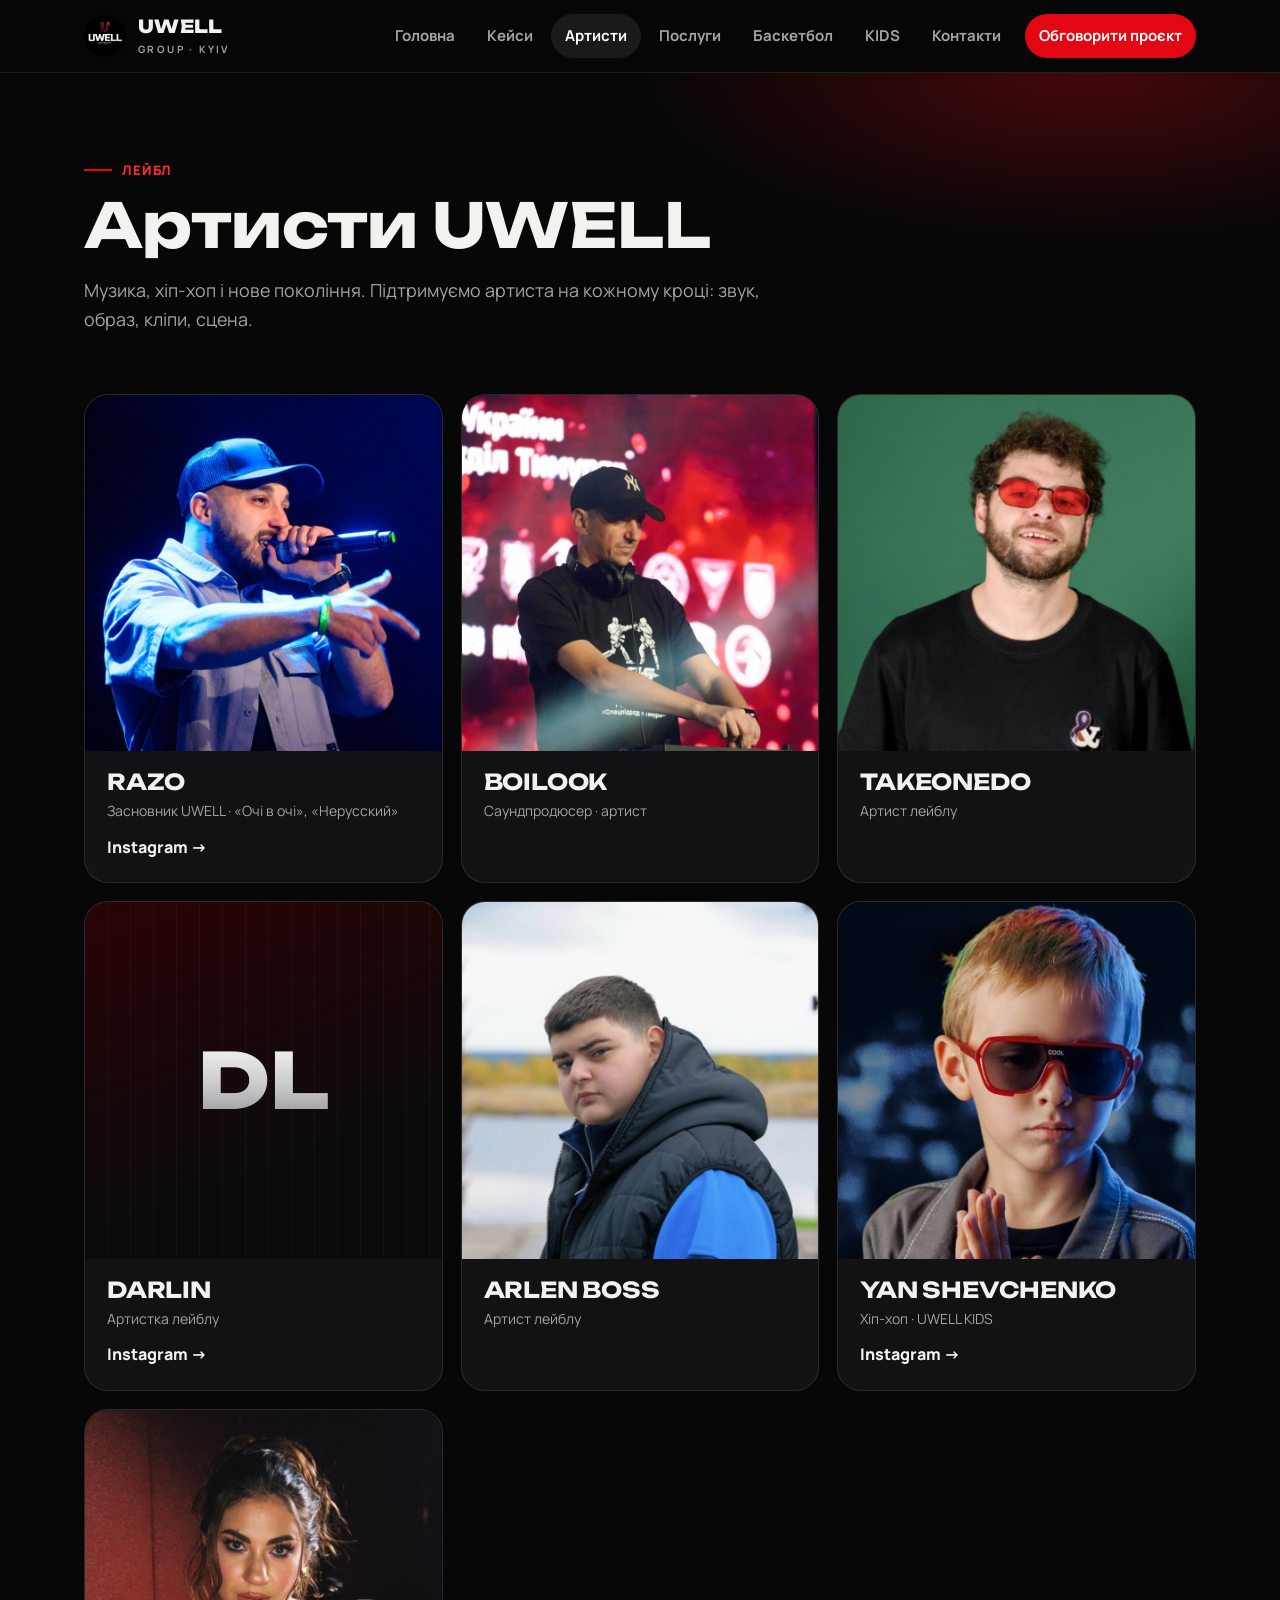
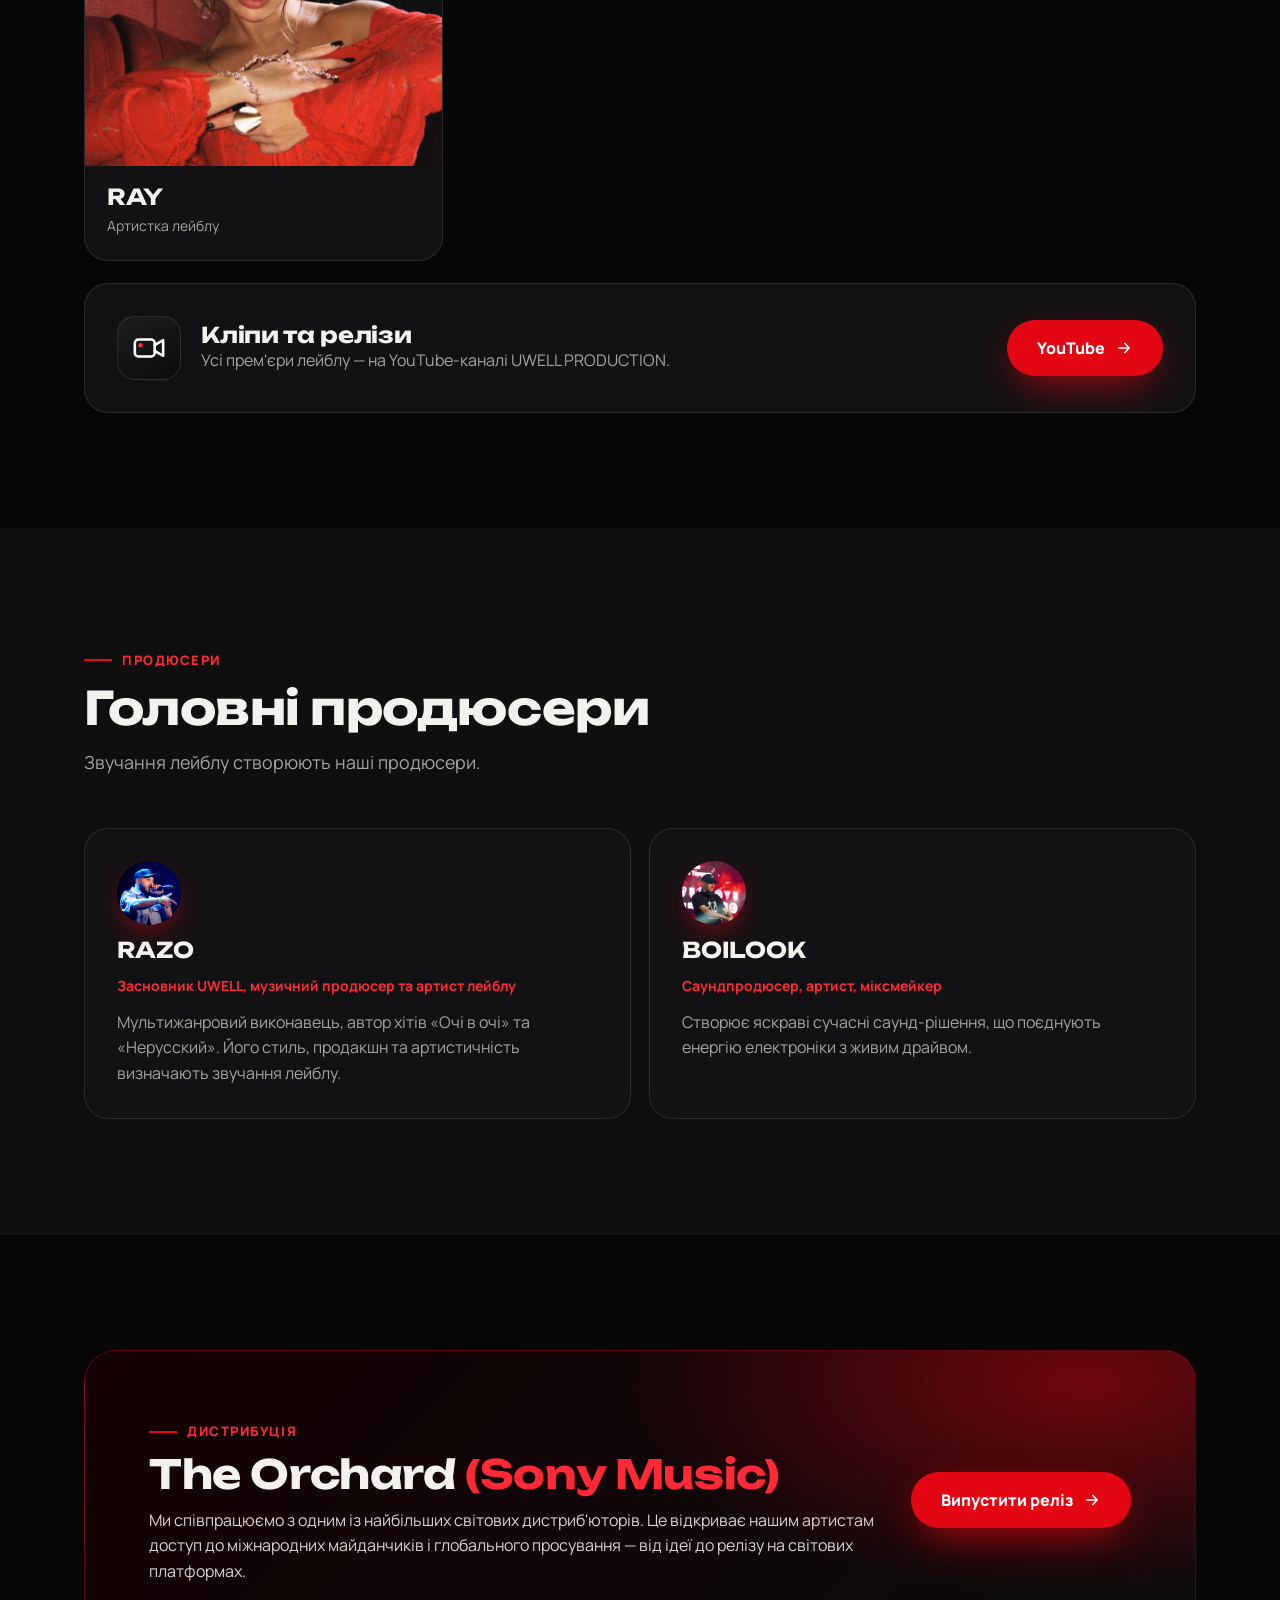
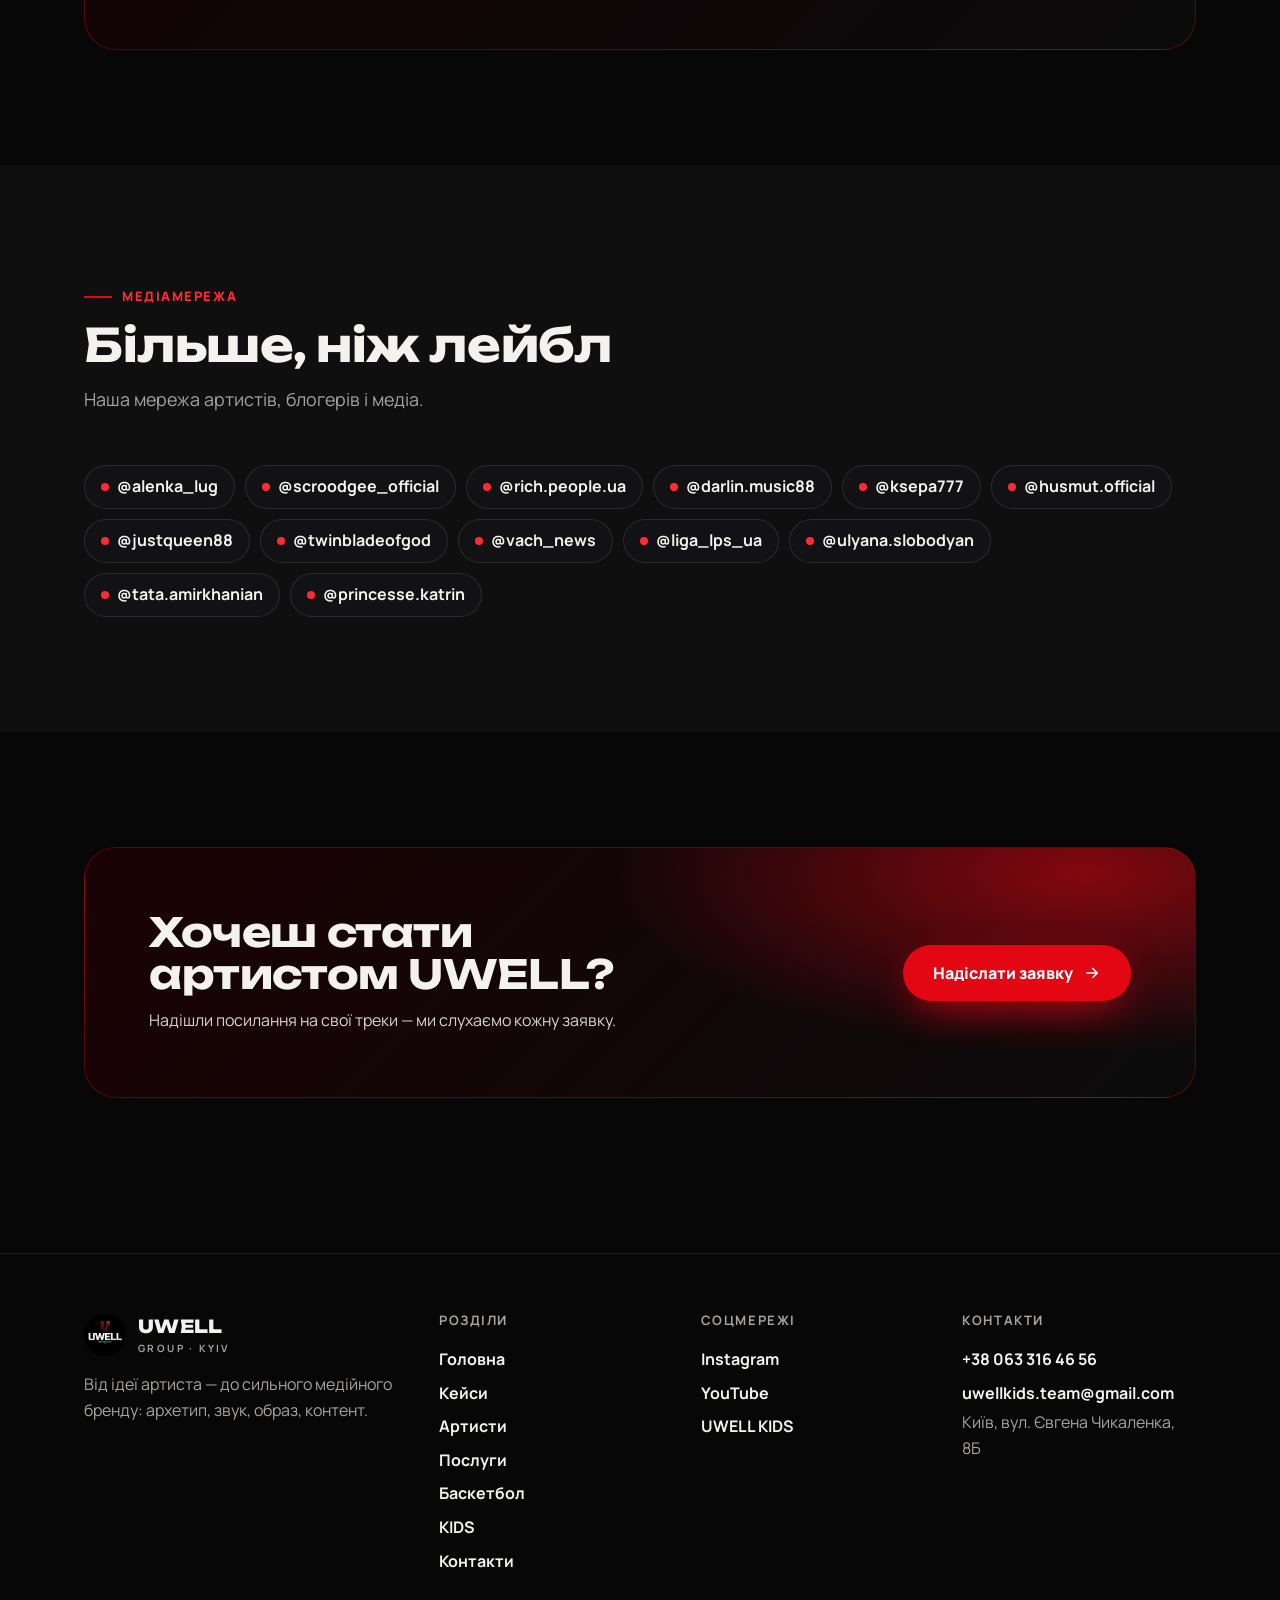
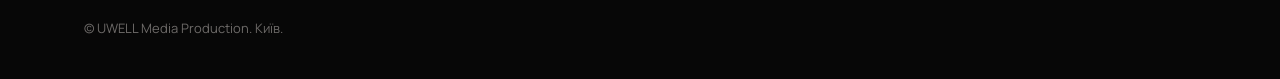
==== artists.html @ 507588c4 "Mobile: non-sticky header to avoid floating in in-app browsers Co-Authored-By: Claude Opus 5.5 <nore" ====
<!DOCTYPE html>
<html lang="uk">
<head>
<meta charset="utf-8">
<meta name="viewport" content="width=device-width,initial-scale=1,viewport-fit=cover">
<title>Артисти — UWELL</title>
<meta name="description" content="UWELL GROUP, Київ: музичний лейбл, студія звукозапису, відео- та спортивний продакшн, медійна баскетбольна команда.">
<meta property="og:title" content="Артисти — UWELL">
<meta property="og:description" content="UWELL GROUP, Київ: музичний лейбл, студія звукозапису, відео- та спортивний продакшн, медійна баскетбольна команда.">
<meta property="og:image" content="https://uwell.kyiv.ua/uwell-prod-logo.png">
<meta name="theme-color" content="#070707">
<link rel="icon" href="favicon.png">
<link rel="preconnect" href="https://fonts.googleapis.com">
<link href="https://fonts.googleapis.com/css2?family=Unbounded:wght@600;800&family=Manrope:wght@400;600;700;800&display=swap" rel="stylesheet">
<link rel="stylesheet" href="style.css?v=ff171145">
</head>
<body>
<div class="progress" id="prog"></div>
<div class="topwrap">

<header class="top" id="top"><div class="wrap">
  <a class="brand" href="./"><img src="uwell-prod-logo.png" alt="" width="42" height="42"><span><b>UWELL</b><small>GROUP · KYIV</small></span></a>
  <nav class="nav" aria-label="Меню"><a href="./">Головна</a><a href="cases">Кейси</a><a href="artists" aria-current=page>Артисти</a><a href="studio">Послуги</a><a href="basketball">Баскетбол</a><a href="kids">KIDS</a><a href="contacts">Контакти</a><a class="go" href="contacts#form">Обговорити проєкт</a></nav>
  <button class="burger" id="burger" aria-label="Меню" aria-expanded="false"><svg viewBox="0 0 24 24"><path d="M4 7h16M4 12h16M4 17h16"/></svg></button>
</div></header>
<nav class="mnav" id="mnav" aria-label="Мобільне меню"><a href="./">Головна</a><a href="cases">Кейси</a><a href="artists" aria-current=page>Артисти</a><a href="studio">Послуги</a><a href="basketball">Баскетбол</a><a href="kids">KIDS</a><a href="contacts">Контакти</a></nav>
</div>
<main>
<section class="phead"><div class="wrap rv"><span class="eyebrow">Лейбл</span><h1>Артисти UWELL</h1><p class="lead">Музика, хіп-хоп і нове покоління. Підтримуємо артиста на кожному кроці: звук, образ, кліпи, сцена.</p></div></section><section class="pad" style="padding-top:20px"><div class="wrap"><div class="grid g3"><div class="artist rv"><div class="ph has"><img src="artist-razo.jpg" alt="RAZO" loading=lazy></div><div class="bd"><h3>RAZO</h3><p>Засновник UWELL · «Очі в очі», «Нерусский»</p><a href="https://www.instagram.com/razo.avalian/">Instagram →</a></div></div><div class="artist rv"><div class="ph has"><img src="artist-boilook.jpg" alt="BOILOOK" loading=lazy></div><div class="bd"><h3>BOILOOK</h3><p>Саундпродюсер · артист</p></div></div><div class="artist rv"><div class="ph has"><img src="artist-takeonedo.jpg" alt="TAKEONEDO" loading=lazy></div><div class="bd"><h3>TAKEONEDO</h3><p>Артист лейблу</p></div></div><div class="artist rv"><div class="ph"><b>DL</b></div><div class="bd"><h3>DARLIN</h3><p>Артистка лейблу</p><a href="https://www.instagram.com/darlin.music88/">Instagram →</a></div></div><div class="artist rv"><div class="ph has"><img src="artist-arlen.jpg" alt="ARLEN BOSS" loading=lazy></div><div class="bd"><h3>ARLEN BOSS</h3><p>Артист лейблу</p></div></div><div class="artist rv"><div class="ph has"><img src="artist-yan.jpg" alt="YAN SHEVCHENKO" loading=lazy></div><div class="bd"><h3>YAN SHEVCHENKO</h3><p>Хіп-хоп · UWELL KIDS</p><a href="https://www.instagram.com/yan.shevchenko/">Instagram →</a></div></div><div class="artist rv"><div class="ph has"><img src="artist-ray.jpg" alt="RAY" loading=lazy></div><div class="bd"><h3>RAY</h3><p>Артистка лейблу</p></div></div></div><div class="card rv" style="margin-top:22px;flex-direction:row;flex-wrap:wrap;align-items:center;gap:20px"><div class="ai a-rec"><svg viewBox="0 0 24 24"><rect x="2" y="6" width="14" height="12" rx="2.5"/><path d="m16 10 6-3.5v11L16 14"/><circle class="fl" cx="6" cy="10" r="1.6"/></svg></div><div style="flex:1;min-width:220px"><h3>Кліпи та релізи</h3><p>Усі прем'єри лейблу — на YouTube-каналі UWELL PRODUCTION.</p></div><a class="btn" href="https://www.youtube.com/@uwellprod">YouTube <svg viewBox="0 0 24 24" fill="none" stroke="currentColor" stroke-width="2.2" stroke-linecap="round" stroke-linejoin="round"><path d="M5 12h14M13 6l6 6-6 6"/></svg></a></div></div></section><section class="pad" style="background:var(--bg2)"><div class="wrap"><div class="rv" style="margin-bottom:clamp(28px,4vw,52px)"><span class="eyebrow">Продюсери</span><h2 class="h2">Головні продюсери</h2><p class="lead">Звучання лейблу створюють наші продюсери.</p></div><div class="grid g2"><div class="card prod rv"><img class=pav src=artist-razo.jpg alt=''><h3>RAZO</h3><span class="role">Засновник UWELL, музичний продюсер та артист лейблу</span><p>Мультижанровий виконавець, автор хітів «Очі в очі» та «Нерусский». Його стиль, продакшн та артистичність визначають звучання лейблу.</p></div><div class="card prod rv"><img class=pav src=artist-boilook.jpg alt=''><h3>BOILOOK</h3><span class="role">Саундпродюсер, артист, міксмейкер</span><p>Створює яскраві сучасні саунд-рішення, що поєднують енергію електроніки з живим драйвом.</p></div></div></div></section><section class="pad"><div class="wrap"><div class="cta-band orch rv"><div><span class="eyebrow">Дистрибуція</span><h2 style="margin-top:12px">The Orchard <span style="color:var(--red2)">(Sony Music)</span></h2><p>Ми співпрацюємо з одним із найбільших світових дистриб'юторів. Це відкриває нашим артистам доступ до міжнародних майданчиків і глобального просування — від ідеї до релізу на світових платформах.</p></div><div class="btns"><a class="btn" href="contacts#form">Випустити реліз <svg viewBox="0 0 24 24" fill="none" stroke="currentColor" stroke-width="2.2" stroke-linecap="round" stroke-linejoin="round"><path d="M5 12h14M13 6l6 6-6 6"/></svg></a></div></div></div></section><section class="pad" style="background:var(--bg2)"><div class="wrap"><div class="rv" style="margin-bottom:clamp(28px,4vw,52px)"><span class="eyebrow">Медіамережа</span><h2 class="h2">Більше, ніж лейбл</h2><p class="lead">Наша мережа артистів, блогерів і медіа.</p></div><div class="chips rv"><a href="https://www.instagram.com/alenka_lug/" target="_blank" rel="noopener"><i></i>@alenka_lug</a><a href="https://www.instagram.com/scroodgee_official/" target="_blank" rel="noopener"><i></i>@scroodgee_official</a><a href="https://www.instagram.com/rich.people.ua/" target="_blank" rel="noopener"><i></i>@rich.people.ua</a><a href="https://www.instagram.com/darlin.music88/" target="_blank" rel="noopener"><i></i>@darlin.music88</a><a href="https://www.instagram.com/ksepa777/" target="_blank" rel="noopener"><i></i>@ksepa777</a><a href="https://www.instagram.com/husmut.official/" target="_blank" rel="noopener"><i></i>@husmut.official</a><a href="https://www.instagram.com/justqueen88/" target="_blank" rel="noopener"><i></i>@justqueen88</a><a href="https://www.instagram.com/twinbladeofgod/" target="_blank" rel="noopener"><i></i>@twinbladeofgod</a><a href="https://www.instagram.com/vach_news/" target="_blank" rel="noopener"><i></i>@vach_news</a><a href="https://www.instagram.com/liga_lps_ua/" target="_blank" rel="noopener"><i></i>@liga_lps_ua</a><a href="https://www.instagram.com/ulyana.slobodyan/" target="_blank" rel="noopener"><i></i>@ulyana.slobodyan</a><a href="https://www.instagram.com/tata.amirkhanian/" target="_blank" rel="noopener"><i></i>@tata.amirkhanian</a><a href="https://www.instagram.com/princesse.katrin/" target="_blank" rel="noopener"><i></i>@princesse.katrin</a></div></div></section><section class="pad"><div class="wrap"><div class="cta-band rv"><div><h2>Хочеш стати артистом UWELL?</h2><p>Надішли посилання на свої треки — ми слухаємо кожну заявку.</p></div><div class="btns"><a class="btn" href="contacts#form">Надіслати заявку <svg viewBox="0 0 24 24" fill="none" stroke="currentColor" stroke-width="2.2" stroke-linecap="round" stroke-linejoin="round"><path d="M5 12h14M13 6l6 6-6 6"/></svg></a></div></div></div></section>
</main>
<footer><div class="wrap">
  <div class="fgrid4">
    <div><a class="brand" href="./"><img src="uwell-prod-logo.png" alt="" width="42" height="42"><span><b>UWELL</b><small>GROUP · KYIV</small></span></a>
      <p>Від ідеї артиста — до сильного медійного бренду: архетип, звук, образ, контент.</p></div>
    <div><h4>Розділи</h4><a href="./">Головна</a><a href="cases">Кейси</a><a href="artists">Артисти</a><a href="studio">Послуги</a><a href="basketball">Баскетбол</a><a href="kids">KIDS</a><a href="contacts">Контакти</a></div>
    <div><h4>Соцмережі</h4><a href="https://www.instagram.com/uwell.production/">Instagram</a><a href="https://www.youtube.com/@uwellprod">YouTube</a><a href="https://www.instagram.com/uwell.kids/">UWELL KIDS</a></div>
    <div><h4>Контакти</h4><a href="tel:+380633164656">+38 063 316 46 56</a><a href="mailto:uwellkids.team@gmail.com">uwellkids.team@gmail.com</a><span style="color:var(--mute)">Київ, вул. Євгена Чикаленка, 8Б</span></div>
  </div>
  <div class="copy">© UWELL Media Production. Київ.</div>
</div></footer>
<script>
{
const top=document.getElementById('top');
const onS=()=>top.classList.toggle('solid',scrollY>20);onS();addEventListener('scroll',onS,{passive:true});
const b=document.getElementById('burger'),m=document.getElementById('mnav');
b.addEventListener('click',()=>{const o=m.classList.toggle('open');b.setAttribute('aria-expanded',o)});
const io=new IntersectionObserver(es=>es.forEach(e=>{if(e.isIntersecting){e.target.classList.add('in');io.unobserve(e.target)}}),{threshold:.12});
document.querySelectorAll('.rv').forEach(el=>io.observe(el));
const co=new IntersectionObserver(es=>es.forEach(e=>{if(!e.isIntersecting)return;const el=e.target,to=+el.dataset.to,suf=el.dataset.suf||'';let t0=null;
  const step=t=>{t0??=t;const k=Math.min(1,(t-t0)/1200);el.textContent=Math.round(to*(1-(1-k)**3))+suf;if(k<1)requestAnimationFrame(step)};
  if(matchMedia('(prefers-reduced-motion: reduce)').matches)el.textContent=to+suf;else requestAnimationFrame(step);co.unobserve(el)}),{threshold:.5});
document.querySelectorAll('[data-to]').forEach(el=>co.observe(el));
document.querySelectorAll('[data-end]').forEach(el=>{if(Date.now()>Date.parse(el.dataset.end)){el.remove()}});if(!document.getElementById('annc'))document.body.classList.remove('annc-on');
const pr=document.getElementById('prog');addEventListener('scroll',()=>{const h=document.documentElement;pr.style.transform='scaleX('+(h.scrollTop/(h.scrollHeight-h.clientHeight||1))+')'},{passive:true});
document.querySelectorAll('.card,.div,.artist,.case').forEach(c=>c.addEventListener('pointermove',e=>{const r=c.getBoundingClientRect();c.style.setProperty('--mx',(e.clientX-r.left)+'px');c.style.setProperty('--my',(e.clientY-r.top)+'px')}));
const st=document.querySelector('.stack');if(st&&matchMedia('(pointer:fine)').matches)addEventListener('pointermove',e=>{const x=e.clientX/innerWidth-.5,y=e.clientY/innerHeight-.5;st.style.setProperty('--rx',(-y*8)+'deg');st.style.setProperty('--ry',(x*10)+'deg')});
}
</script>

</body>
</html>
---- style.css ----
/* UWELL Media Production — premium label site */
:root{--bg:#070707;--bg2:#0f0f10;--card:#121214;--line:rgba(255,255,255,.1);--ink:#f4f2ee;--mute:#a7a3a0;--red:#e30613;--red2:#ff2a36;--steel:linear-gradient(180deg,#fff 0%,#c9c9cc 55%,#8d8d92 100%)}
*{box-sizing:border-box;min-width:0}
html{scroll-behavior:smooth;scroll-padding-top:80px}
body{margin:0;background:var(--bg);color:var(--ink);font:16px/1.6 Manrope,system-ui,sans-serif;overflow-x:clip;-webkit-font-smoothing:antialiased}
img{display:block;max-width:100%;height:auto}
a{color:inherit}
h1,h2,h3{font-family:Unbounded,system-ui,sans-serif;line-height:1.04;text-wrap:balance;margin:0;letter-spacing:-.01em}
.wrap{max-width:1240px;margin:0 auto;padding:0 max(5vw,18px)}
section{position:relative}
.pad{padding:clamp(64px,9vw,128px) 0}
.eyebrow{display:inline-flex;align-items:center;gap:10px;font-weight:800;font-size:13px;color:var(--red2);text-transform:uppercase;letter-spacing:.12em}
.eyebrow::before{content:"";width:28px;height:2px;background:var(--red)}
.h2{font-size:clamp(30px,4.6vw,56px);margin:14px 0 16px}
.lead{color:var(--mute);font-size:clamp(16px,1.4vw,19px);max-width:62ch;margin:0}

/* header */
.top{position:fixed;inset:0 0 auto;z-index:50;transition:background .3s,border-color .3s;border-bottom:1px solid transparent}
.top.solid{background:rgba(7,7,7,.86);backdrop-filter:blur(14px);border-color:var(--line)}
.top .wrap{display:flex;align-items:center;gap:20px;height:72px}
.brand{display:flex;align-items:center;gap:12px;text-decoration:none;flex:none}
.brand img{width:42px;height:42px;border-radius:50%}
.brand b{font:800 18px Unbounded,sans-serif;letter-spacing:.02em}
.brand small{display:block;font-size:10px;letter-spacing:.24em;color:var(--mute);font-weight:700}
.nav{display:flex;gap:4px;margin-left:auto;overflow-x:auto;scrollbar-width:none}
.nav::-webkit-scrollbar{display:none}
.nav a{flex:none;text-decoration:none;font-weight:700;font-size:15px;padding:10px 14px;border-radius:999px;color:var(--mute);min-height:44px;display:inline-flex;align-items:center;transition:color .2s,background .2s}
.nav a:hover{color:#fff}
.nav a[aria-current=page]{color:#fff;background:rgba(255,255,255,.08)}
.nav a.go{background:var(--red);color:#fff;margin-left:6px}

/* buttons */
.btns{display:flex;flex-wrap:wrap;gap:12px}
.btn{display:inline-flex;align-items:center;justify-content:center;gap:10px;min-height:56px;padding:0 30px;border-radius:999px;background:var(--red);color:#fff;font:800 16px Manrope,sans-serif;text-decoration:none;border:0;cursor:pointer;box-shadow:0 14px 40px -12px rgba(227,6,19,.9);transition:transform .2s,box-shadow .2s}
.btn:hover{transform:translateY(-2px);box-shadow:0 18px 50px -10px rgba(227,6,19,1)}
.btn.ghost{background:rgba(255,255,255,.04);border:1.5px solid rgba(255,255,255,.25);box-shadow:none}
.btn.ghost:hover{border-color:#fff}
.btn svg{width:18px;height:18px}

/* hero */
.hero{min-height:100svh;display:flex;align-items:center;padding:120px 0 80px;overflow:hidden;background:radial-gradient(60% 70% at 72% 45%,rgba(227,6,19,.32) 0%,rgba(227,6,19,.06) 45%,transparent 70%),var(--bg)}
.hero .grain{position:absolute;inset:0;background-image:radial-gradient(rgba(255,255,255,.06) 1px,transparent 1px);background-size:4px 4px;mask-image:linear-gradient(180deg,#000,transparent);pointer-events:none}
.hgrid{position:relative;display:grid;grid-template-columns:minmax(0,1.15fr) minmax(0,.85fr);gap:clamp(24px,4vw,64px);align-items:center}
.hero h1{font-size:clamp(42px,7.2vw,104px);font-weight:800}
.hero h1 .steel{background:var(--steel);-webkit-background-clip:text;background-clip:text;color:transparent}
.hero h1 .r{color:var(--red2)}
.hero .lead{margin:24px 0 34px}
.orb{position:relative;aspect-ratio:1;display:grid;place-items:center}
.orb img{width:72%;border-radius:50%;position:relative;z-index:2;box-shadow:0 0 0 1px rgba(255,255,255,.18),0 30px 90px -20px rgba(227,6,19,.8)}
.ring{position:absolute;inset:0;border-radius:50%;border:1px solid rgba(255,255,255,.12)}
.ring.r2{inset:8%;border-color:rgba(227,6,19,.45);border-style:dashed;animation:spin 40s linear infinite}
.ring.r3{inset:-6%;border-color:rgba(255,255,255,.06)}
.dot{position:absolute;width:12px;height:12px;border-radius:50%;background:var(--red2);box-shadow:0 0 20px var(--red2);top:6%;left:50%;transform-origin:0 calc(44vmin);}
.orbit{position:absolute;inset:8%;animation:spin 12s linear infinite}
.orbit::after{content:"";position:absolute;top:-6px;left:50%;width:12px;height:12px;margin-left:-6px;border-radius:50%;background:var(--red2);box-shadow:0 0 24px 4px var(--red2)}
@keyframes spin{to{transform:rotate(360deg)}}
.eq{display:flex;align-items:flex-end;gap:5px;height:40px;margin-bottom:22px}
.eq i{width:6px;border-radius:3px;background:var(--red);animation:eq 1.1s ease-in-out infinite}
.eq i:nth-child(2n){animation-duration:.8s;background:#fff}
.eq i:nth-child(3n){animation-duration:1.4s}
.eq i:nth-child(1){animation-delay:-.2s}.eq i:nth-child(2){animation-delay:-.5s}.eq i:nth-child(3){animation-delay:-.1s}.eq i:nth-child(4){animation-delay:-.7s}.eq i:nth-child(5){animation-delay:-.3s}.eq i:nth-child(6){animation-delay:-.9s}.eq i:nth-child(7){animation-delay:-.4s}
@keyframes eq{0%,100%{height:20%}50%{height:100%}}

/* marquee */
.marquee{border-block:1px solid var(--line);overflow:hidden;background:#0b0b0c}
.track{display:flex;gap:56px;width:max-content;padding:22px 0;animation:mq 30s linear infinite}
.track span{font:800 clamp(20px,2.4vw,30px) Unbounded,sans-serif;white-space:nowrap;color:transparent;-webkit-text-stroke:1px rgba(255,255,255,.55)}
.track span.f{color:#fff;-webkit-text-stroke:0}
.track b{color:var(--red);font:800 26px Unbounded,sans-serif}
@keyframes mq{to{transform:translateX(-50%)}}

/* facts */
.facts{display:grid;grid-template-columns:repeat(4,minmax(0,1fr));border:1px solid var(--line);border-radius:28px;overflow:hidden;background:var(--bg2)}
.fact{padding:clamp(22px,3vw,36px);border-right:1px solid var(--line)}
.fact:last-child{border-right:0}
.fact b{display:block;font:800 clamp(36px,4.4vw,60px) Unbounded,sans-serif;line-height:1;background:var(--steel);-webkit-background-clip:text;background-clip:text;color:transparent}
.fact span{display:block;margin-top:10px;color:var(--mute);font-weight:600}

/* direction cards with animated icons */
.grid{display:grid;gap:18px}
.g2{grid-template-columns:repeat(2,minmax(0,1fr))}
.g3{grid-template-columns:repeat(3,minmax(0,1fr))}
.g4{grid-template-columns:repeat(4,minmax(0,1fr))}
.card{position:relative;background:var(--card);border:1px solid var(--line);border-radius:24px;padding:clamp(22px,2.6vw,32px);display:flex;flex-direction:column;gap:12px;overflow:hidden;transition:transform .3s,border-color .3s}
.card:hover{transform:translateY(-4px);border-color:rgba(227,6,19,.55)}
.card::after{content:"";position:absolute;inset:auto -30% -60% auto;width:70%;aspect-ratio:1;border-radius:50%;background:radial-gradient(circle,rgba(227,6,19,.25),transparent 70%);opacity:0;transition:opacity .4s}
.card:hover::after{opacity:1}
.card h3{font-size:clamp(19px,1.7vw,23px);line-height:1.2}
.card p{margin:0;color:var(--mute)}
.card .num{font:800 13px Unbounded,sans-serif;color:var(--red2)}
.more{margin-top:auto;font-weight:800;color:#fff;text-decoration:none;display:inline-flex;gap:8px;align-items:center;padding-top:8px}
.more:hover{color:var(--red2)}
.ai{width:64px;height:64px;border-radius:18px;background:linear-gradient(145deg,#1d1d20,#0c0c0d);border:1px solid var(--line);display:grid;place-items:center}
.ai svg{width:34px;height:34px;fill:none;stroke:#fff;stroke-width:1.8;stroke-linecap:round;stroke-linejoin:round;overflow:visible}
.ai .rd{stroke:var(--red2)}
.ai .fl{fill:var(--red2);stroke:none}
/* icon animations */
.a-mic .w1,.a-mic .w2{animation:wave 1.6s ease-out infinite;transform-origin:12px 9px}
.a-mic .w2{animation-delay:.8s}
@keyframes wave{0%{opacity:0;transform:scale(.6)}40%{opacity:1}100%{opacity:0;transform:scale(1.4)}}
.a-rec .fl{animation:blink 1.2s steps(2,start) infinite}
@keyframes blink{50%{opacity:0}}
.a-ball .b{animation:bounce 1s cubic-bezier(.5,0,.5,1) infinite alternate}
.a-ball .sh{animation:shadow 1s cubic-bezier(.5,0,.5,1) infinite alternate;transform-origin:12px 22px}
@keyframes bounce{from{transform:translateY(-5px)}to{transform:translateY(3px)}}
@keyframes shadow{from{transform:scaleX(.5);opacity:.3}to{transform:scaleX(1);opacity:.8}}
.a-fight .p1{animation:jab 1.2s ease-in-out infinite;transform-origin:center}
@keyframes jab{0%,60%,100%{transform:translateX(0)}30%{transform:translateX(3px)}}
.a-rocket .rk{animation:fly 2s ease-in-out infinite}
@keyframes fly{50%{transform:translate(2px,-3px)}}
.a-rocket .fl{animation:blink .4s steps(2,start) infinite}
.a-bars rect{animation:bar 1.4s ease-in-out infinite;transform-origin:center bottom;transform-box:fill-box}
.a-bars rect:nth-child(2){animation-delay:-.4s}.a-bars rect:nth-child(3){animation-delay:-.8s}
@keyframes bar{50%{transform:scaleY(.45)}}
.a-star .fl{animation:pulse 1.6s ease-in-out infinite;transform-origin:12px 12px;transform-box:fill-box}
@keyframes pulse{50%{transform:scale(1.25)}}
.a-pin .pn{animation:drop 1.8s ease-in-out infinite}
@keyframes drop{0%,100%{transform:translateY(0)}50%{transform:translateY(-3px)}}

/* cases */
.case{display:grid;grid-template-columns:minmax(0,1fr) minmax(0,1fr);gap:0;border:1px solid var(--line);border-radius:28px;overflow:hidden;background:var(--card)}
.case+.case{margin-top:18px}
.case .vis{position:relative;min-height:340px;display:grid;place-items:center;overflow:hidden}
.case .vis.sambo{background:radial-gradient(80% 80% at 30% 30%,#7a0a12,#1a0204 70%)}
.case .vis.ball{background:radial-gradient(80% 80% at 70% 30%,#c2410c,#1f0a03 70%)}
.case .vis.party{background:radial-gradient(80% 80% at 50% 30%,#5b21b6,#12052a 70%)}
.case .vis.kid{background:radial-gradient(80% 80% at 40% 40%,#9f1239,#1c0309 70%)}
.case .vis .big{font:800 clamp(64px,9vw,128px) Unbounded,sans-serif;color:rgba(255,255,255,.95);letter-spacing:-.04em;line-height:.9;text-align:center;position:relative;z-index:2;text-shadow:0 10px 40px rgba(0,0,0,.4)}
.case .vis .big small{display:block;font-size:.18em;letter-spacing:.3em;margin-top:14px;opacity:.85}
.case .vis svg.bg{position:absolute;inset:0;width:100%;height:100%;opacity:.25}
.case .txt{padding:clamp(24px,3.4vw,48px);display:flex;flex-direction:column;gap:14px;justify-content:center}
.case h3{font-size:clamp(24px,2.6vw,34px)}
.case p{margin:0;color:var(--mute)}
.tags{display:flex;flex-wrap:wrap;gap:8px}
.tags span{font-size:13px;font-weight:700;padding:6px 12px;border-radius:999px;border:1px solid var(--line);color:#ddd}
.case:nth-of-type(even) .vis{order:2}

/* artists */
.artist{background:var(--card);border:1px solid var(--line);border-radius:24px;overflow:hidden;display:flex;flex-direction:column;transition:transform .3s,border-color .3s}
.artist:hover{transform:translateY(-4px);border-color:rgba(227,6,19,.55)}
.artist .ph{aspect-ratio:4/5;display:grid;place-items:center;background:linear-gradient(160deg,#2a0306,#0b0b0c 70%);position:relative;overflow:hidden}
.artist .ph b{font:800 clamp(48px,6vw,84px) Unbounded,sans-serif;background:var(--steel);-webkit-background-clip:text;background-clip:text;color:transparent}
.artist .ph::before{content:"";position:absolute;inset:0;background:repeating-linear-gradient(90deg,transparent 0 22px,rgba(255,255,255,.03) 22px 23px)}
.artist .bd{padding:20px 22px 22px;display:flex;flex-direction:column;gap:6px}
.artist h3{font-size:22px}
.artist p{margin:0;color:var(--mute);font-size:14px}
.artist a{font-weight:800;text-decoration:none;margin-top:6px}
.artist a:hover{color:var(--red2)}

/* network chips */
.chips{display:flex;flex-wrap:wrap;gap:10px}
.chips a{display:inline-flex;align-items:center;gap:8px;min-height:44px;padding:0 16px;border-radius:999px;border:1px solid var(--line);background:var(--card);text-decoration:none;font-weight:700;transition:border-color .2s,transform .2s}
.chips a:hover{border-color:var(--red2);transform:translateY(-2px)}
.chips a i{width:8px;height:8px;border-radius:50%;background:var(--red2)}

/* partners */
.partners{display:grid;grid-template-columns:repeat(5,minmax(0,1fr));border:1px solid var(--line);border-radius:24px;overflow:hidden}
.partners div{padding:28px 14px;text-align:center;font:800 clamp(16px,1.8vw,22px) Unbounded,sans-serif;color:#cfcfd2;border-right:1px solid var(--line);display:grid;place-items:center;min-height:110px;transition:color .2s,background .2s}
.partners div:last-child{border-right:0}
.partners div:hover{color:#fff;background:rgba(227,6,19,.08)}
.partners small{display:block;font:600 12px Manrope,sans-serif;color:var(--mute);margin-top:6px}

/* steps */
.steps{counter-reset:s;display:grid;grid-template-columns:repeat(4,minmax(0,1fr));gap:18px}
.step{border-top:2px solid var(--red);padding-top:18px}
.step::before{counter-increment:s;content:"0" counter(s);font:800 14px Unbounded,sans-serif;color:var(--red2)}
.step h3{font-size:19px;margin:10px 0 8px}
.step p{margin:0;color:var(--mute);font-size:15px}

/* location */
.loc{display:grid;grid-template-columns:minmax(0,.9fr) minmax(0,1.1fr);border:1px solid var(--line);border-radius:28px;overflow:hidden;background:var(--card)}
.loc .info{padding:clamp(24px,3.4vw,48px);display:flex;flex-direction:column;gap:18px}
.loc dl{margin:0;display:grid;gap:16px}
.loc dt{font-size:13px;color:var(--mute);font-weight:700;text-transform:uppercase;letter-spacing:.1em}
.loc dd{margin:4px 0 0;font-size:18px;font-weight:700}
.loc dd a{text-decoration:none}
.loc dd a:hover{color:var(--red2)}
.map{position:relative;min-height:380px;background:#111}
.map iframe{position:absolute;inset:0;width:100%;height:100%;border:0;filter:grayscale(1) invert(.92) contrast(.9)}

/* CTA */
.cta-band{border-radius:32px;padding:clamp(32px,5vw,72px);background:radial-gradient(70% 120% at 90% 10%,rgba(227,6,19,.55),transparent 60%),linear-gradient(135deg,#1a0204,#0b0b0c);border:1px solid rgba(227,6,19,.35);display:grid;grid-template-columns:minmax(0,1.3fr) auto;gap:24px;align-items:center}
.cta-band h2{font-size:clamp(28px,4vw,48px)}
.cta-band p{color:#d8d2d2;margin:12px 0 0}

/* form */
.formcard{background:var(--card);border:1px solid var(--line);border-radius:28px;padding:clamp(22px,4vw,44px)}
.fgrid{display:grid;grid-template-columns:repeat(2,minmax(0,1fr));gap:16px}
.full{grid-column:1/-1}
label.f{display:block;font-weight:700;font-size:14px;color:#ddd}
label.f input,label.f textarea,label.f select{display:block;margin-top:8px;width:100%;font:inherit;font-size:16px;color:#fff;background:#0b0b0c;border:1px solid rgba(255,255,255,.16);border-radius:14px;padding:12px 14px;min-height:52px}
label.f textarea{min-height:120px;resize:vertical}
label.f input:focus,label.f textarea:focus,label.f select:focus{border-color:var(--red2);outline:none}
.err{color:var(--red2);font-weight:700;font-size:14px;min-height:1.3em;margin:12px 0}
.formcard .btn{width:100%}
.done{display:none;text-align:center;padding:20px 0}
.done.on{display:block}
:focus-visible{outline:2px solid var(--red2);outline-offset:3px}

/* page head */
.phead{padding:150px 0 40px;background:radial-gradient(50% 80% at 85% 0%,rgba(227,6,19,.28),transparent 70%)}
.phead h1{font-size:clamp(40px,6vw,84px);margin:14px 0 18px}

/* footer */
footer{border-top:1px solid var(--line);padding:56px 0 40px;margin-top:40px}
.fgrid4{display:grid;grid-template-columns:1.4fr 1fr 1fr 1fr;gap:28px}
footer h4{margin:0 0 12px;font-size:13px;text-transform:uppercase;letter-spacing:.12em;color:var(--mute)}
footer a{display:block;text-decoration:none;font-weight:700;padding:4px 0}
footer a:hover{color:var(--red2)}
footer p{color:var(--mute);margin:12px 0 0;max-width:34ch}
.copy{margin-top:40px;color:#6d6a68;font-size:13px}

/* reveal */
.rv{opacity:0;transform:translateY(28px);transition:opacity .8s ease,transform .8s ease}
.rv.in{opacity:1;transform:none}

@media(max-width:1000px){.g4,.partners{grid-template-columns:repeat(2,minmax(0,1fr))}.partners div:nth-child(2n){border-right:0}.partners div{border-bottom:1px solid var(--line)}.facts{grid-template-columns:repeat(2,minmax(0,1fr))}.fact:nth-child(2){border-right:0}.fact:nth-child(-n+2){border-bottom:1px solid var(--line)}.steps{grid-template-columns:repeat(2,minmax(0,1fr))}.fgrid4{grid-template-columns:1fr 1fr}.g3{grid-template-columns:repeat(2,minmax(0,1fr))}}
@media(max-width:820px){.hgrid,.case,.loc,.cta-band{grid-template-columns:minmax(0,1fr)}.case:nth-of-type(even) .vis{order:0}.case .vis{min-height:240px}.orb{width:min(80vw,380px);margin:0 auto;order:-1}.hero{padding-top:100px;min-height:auto}.nav a:not(.go){display:none}.nav{overflow:visible}.map{min-height:300px}}
@media(max-width:600px){.g2,.g3,.g4,.fgrid,.steps,.fgrid4{grid-template-columns:minmax(0,1fr)}.brand small{display:none}.facts .fact b{font-size:34px}}
@media(prefers-reduced-motion:reduce){*,*::before,*::after{animation:none!important;transition:none!important}.rv{opacity:1;transform:none}html{scroll-behavior:auto}}

/* mobile menu */
.burger{display:none;width:44px;height:44px;border-radius:12px;border:1px solid var(--line);background:transparent;color:#fff;cursor:pointer;flex:none}
.burger svg{width:22px;height:22px;stroke:#fff;fill:none;stroke-width:2;stroke-linecap:round}
.mnav{display:none}
@media(max-width:820px){.burger{display:grid;place-items:center}.mnav.open{display:flex;flex-direction:column;position:fixed;inset:72px 0 auto;background:rgba(7,7,7,.97);backdrop-filter:blur(14px);border-bottom:1px solid var(--line);padding:12px max(5vw,18px) 22px;z-index:49}.mnav a{text-decoration:none;font:800 22px Unbounded,sans-serif;padding:14px 0;border-bottom:1px solid var(--line)}.mnav a[aria-current=page]{color:var(--red2)}}
.more svg,.btn svg{width:18px;height:18px;flex:none}

.event{display:grid;grid-template-columns:130px minmax(0,1fr) auto;gap:24px;align-items:center;background:var(--card);border:1px solid rgba(227,6,19,.45);border-radius:28px;padding:clamp(20px,3vw,32px);box-shadow:0 30px 80px -40px rgba(227,6,19,.7)}
.date{text-align:center;background:var(--red);border-radius:20px;padding:16px 8px;font-family:Unbounded,sans-serif}
.date b{display:block;font-size:46px;line-height:1}
.date span{font-size:14px;font-weight:600}
.event h3{font-size:clamp(22px,2.6vw,32px);margin-bottom:8px}
.event p{margin:0;color:var(--mute)}
@media(max-width:820px){.event{grid-template-columns:96px minmax(0,1fr)}.event .btn{grid-column:1/-1}.date b{font-size:36px}}
@media(max-width:600px){.nav a.go{display:none}}

/* mascots */
.mouse{position:absolute!important;width:46%!important;border-radius:0!important;box-shadow:none!important;z-index:3!important;filter:drop-shadow(0 18px 24px rgba(0,0,0,.6))}
.m1{left:-10%;bottom:-6%;transform:rotate(-8deg)}
.m2{right:-8%;top:-4%;transform:rotate(8deg);width:40%!important}
.fl1{animation:bob 4s ease-in-out infinite}.fl2{animation:bob 4s ease-in-out -2s infinite}
@keyframes bob{50%{translate:0 -10px}}
.micevis{position:relative;z-index:2;display:flex;align-items:flex-end;justify-content:center;width:100%;height:100%;padding:20px}
.micevis img{width:46%;filter:drop-shadow(0 18px 24px rgba(0,0,0,.55))}
.micevis img:first-child{transform:rotate(-6deg);margin-right:-6%}
.micevis img:last-child{transform:rotate(6deg)}
.khead{display:grid;grid-template-columns:minmax(0,1.2fr) minmax(0,.8fr);gap:24px;align-items:center}
.kstage{position:relative;height:clamp(280px,32vw,420px)}
.kstage img{position:absolute;filter:drop-shadow(0 18px 24px rgba(0,0,0,.55))}
.k1{width:52%;right:0;top:0;transform:rotate(7deg)}
.k2{width:58%;left:0;bottom:0;transform:rotate(-6deg)}
@media(max-width:820px){.khead{grid-template-columns:minmax(0,1fr)}.kstage{order:-1;height:min(80vw,340px)}}
/* group divisions */
.group{position:relative}
.div{display:flex;flex-direction:column;text-decoration:none;background:var(--card);border:1px solid var(--line);border-radius:28px;overflow:hidden;transition:transform .3s,border-color .3s}
.div:hover{transform:translateY(-6px);border-color:rgba(227,6,19,.6)}
.dl{background:radial-gradient(circle at 50% 40%,#fff 0%,#f6e9ea 60%,#e9d3d5 100%);display:grid;place-items:center;padding:22px;aspect-ratio:4/3}
.dl img{width:86%;height:100%;object-fit:contain;transition:transform .5s}
.div:hover .dl img{transform:scale(1.06) rotate(-1deg)}
.dl.big{border-radius:28px;width:min(100%,420px);aspect-ratio:1;box-shadow:0 30px 90px -30px rgba(227,6,19,.8)}
.db{padding:24px clamp(20px,2.4vw,28px) 26px;display:flex;flex-direction:column;gap:8px;flex:1}
.db h3{font-size:clamp(19px,1.8vw,23px);line-height:1.2}
.db>p{margin:0;color:var(--mute)}
.db ul{list-style:none;margin:10px 0 6px;padding:0;display:grid;gap:10px}
.db li{display:flex;align-items:center;gap:12px;font-weight:700}
.db li .ai{width:44px;height:44px;border-radius:12px;flex:none}
.db li .ai svg{width:24px;height:24px}
.gline{position:absolute;left:16.6%;right:16.6%;top:-26px;height:26px;border:1.5px solid rgba(227,6,19,.6);border-bottom:0;border-radius:16px 16px 0 0}
.gline::before{content:"";position:absolute;left:50%;top:-26px;height:26px;border-left:1.5px solid rgba(227,6,19,.6)}
@media(max-width:1000px){.gline{display:none}}
.dl{background:#f4e4e5}
.dl img{-webkit-mask-image:radial-gradient(ellipse 72% 70% at 50% 50%,#000 70%,transparent 100%);mask-image:radial-gradient(ellipse 72% 70% at 50% 50%,#000 70%,transparent 100%)}
.case .vis.kidtxt{background:radial-gradient(80% 80% at 40% 40%,#9f1239,#1c0309 70%)}
.khead h1{font-size:clamp(34px,4.4vw,62px)}
.khead{grid-template-columns:minmax(0,1fr) minmax(0,.8fr);gap:clamp(24px,4vw,56px)}
.kstage{max-width:460px;width:100%;justify-self:end}
@media(max-width:1180px){.nav a.go{display:none}.nav a{padding:10px 11px}}
/* Unbounded is very wide: keep split headings inside their column */
.khead h1{font-size:clamp(30px,3.4vw,50px)}
h1,h2,h3{overflow-wrap:break-word}
.khead>div:first-child{min-width:0}
/* sizes tuned for wide Unbounded */
.hero h1{font-size:clamp(34px,4.9vw,70px);overflow-wrap:normal}
.phead h1{font-size:clamp(32px,4.8vw,68px)}
.h2{font-size:clamp(26px,3.6vw,46px)}
.cta-band h2{font-size:clamp(24px,3.2vw,40px)}
.case h3{font-size:clamp(21px,2.2vw,30px)}
.case .vis .big{font-size:clamp(52px,7vw,104px)}
.track span{font-size:clamp(18px,2vw,26px)}
.fact b{font-size:clamp(32px,3.6vw,50px)}
@media(max-width:600px){.hero h1{font-size:clamp(28px,8.4vw,40px)}}
/* ---- energy pass ---- */
.progress{position:fixed;top:0;left:0;right:0;height:3px;background:linear-gradient(90deg,var(--red),#ff6a3d);transform-origin:0 50%;transform:scaleX(0);z-index:60}
.hero::after{content:"";position:absolute;width:60vmax;height:60vmax;left:-20vmax;bottom:-30vmax;border-radius:50%;background:radial-gradient(circle,rgba(227,6,19,.22),transparent 60%);animation:drift 14s ease-in-out infinite alternate;pointer-events:none}
@keyframes drift{to{transform:translate(18vmax,-12vmax)}}
.stack{position:relative;aspect-ratio:1/1.05;perspective:1200px;transform:rotateX(var(--rx,0)) rotateY(var(--ry,0));transform-style:preserve-3d;transition:transform .2s ease-out}
.stack .glow{position:absolute;inset:12%;border-radius:50%;background:radial-gradient(circle,rgba(227,6,19,.65),transparent 65%);filter:blur(30px);animation:pulseg 4s ease-in-out infinite}
@keyframes pulseg{50%{opacity:.6;transform:scale(1.08)}}
.stack .p{position:absolute;width:56%;border-radius:18px;box-shadow:0 40px 80px -20px rgba(0,0,0,.9),0 0 0 1px rgba(255,255,255,.12);transition:transform .5s cubic-bezier(.2,.8,.2,1)}
.stack .p1{left:0;top:10%;transform:rotate(-10deg);animation:f1 7s ease-in-out infinite}
.stack .p3{right:0;top:2%;transform:rotate(9deg);animation:f2 8s ease-in-out infinite}
.stack .p2{left:22%;top:18%;width:58%;z-index:2;animation:f3 6s ease-in-out infinite}
@keyframes f1{50%{transform:rotate(-12deg) translateY(-12px)}}
@keyframes f2{50%{transform:rotate(11deg) translateY(10px)}}
@keyframes f3{50%{transform:translateY(-14px) rotate(1deg)}}
.stack .badge{position:absolute;width:24%;right:4%;bottom:4%;border-radius:50%;z-index:3;box-shadow:0 0 0 3px rgba(255,255,255,.15),0 20px 50px rgba(227,6,19,.7);animation:spin 18s linear infinite}
.marquee{background:var(--red);border:0;transform:rotate(-1.5deg);margin:10px -2vw;box-shadow:0 20px 60px -20px rgba(227,6,19,.8)}
.track span{color:#fff;-webkit-text-stroke:0}
.track span:not(.f){color:transparent;-webkit-text-stroke:1.4px #fff}
.track b{color:#0b0b0c}
.card,.div,.artist,.case{--mx:50%;--my:50%}
.card::before,.div::before,.artist::before{content:"";position:absolute;inset:0;border-radius:inherit;background:radial-gradient(260px circle at var(--mx) var(--my),rgba(255,42,54,.16),transparent 60%);opacity:0;transition:opacity .3s;pointer-events:none;z-index:0}
.card:hover::before,.div:hover::before,.artist:hover::before{opacity:1}
.div,.artist{position:relative}
.case .vis.photo{background-size:cover;background-position:center top;min-height:420px}
.case .vis.photo .shade{position:absolute;inset:0;background:linear-gradient(180deg,rgba(0,0,0,.05),rgba(0,0,0,.65))}
.case .vis .big.sm{font-size:clamp(34px,4vw,60px);align-self:end;margin-bottom:26px}
.case .vis.photo{transition:background-size .6s}
.case:hover .vis.photo{background-size:108%}
.tiltwrap{display:grid;place-items:center}
.poster{width:min(100%,420px);border-radius:22px;transform:rotate(3deg);box-shadow:0 40px 90px -30px rgba(227,6,19,.8),0 0 0 1px rgba(255,255,255,.12);animation:f3 6s ease-in-out infinite}
.fact{position:relative;overflow:hidden}
.fact::after{content:"";position:absolute;left:0;bottom:0;height:3px;width:0;background:var(--red);transition:width 1.2s .3s}
.facts.in .fact::after{width:100%}
@media(max-width:820px){.stack{width:min(88vw,420px);margin:0 auto;order:-1}.case .vis.photo{min-height:320px}}
@media(prefers-reduced-motion:reduce){.stack{transform:none}}
.marquee{margin:10px 0}.hero{overflow:hidden}
.stack .p{aspect-ratio:3/4;object-fit:cover}
.stack .p2{aspect-ratio:9/14}
.progs{display:grid;grid-template-columns:repeat(5,minmax(0,1fr));gap:14px}
.prog{position:relative;background:linear-gradient(160deg,#1a0a0c,#111113 60%);border:1px solid var(--line);border-radius:22px;padding:22px 20px;display:flex;flex-direction:column;gap:10px;transition:transform .3s,border-color .3s}
.prog:hover{transform:translateY(-6px);border-color:var(--red2)}
.prog .pn{font:800 13px Unbounded,sans-serif;color:var(--red2)}
.prog h3{font-size:clamp(16px,1.3vw,19px);line-height:1.2;letter-spacing:.02em}
.prog p{margin:0;color:var(--mute);font-size:14px}
.prog:last-child{background:linear-gradient(160deg,var(--red),#7a0610);border-color:transparent}
.prog:last-child p,.prog:last-child .pn{color:#ffe1e3}
@media(max-width:1100px){.progs{grid-template-columns:repeat(3,minmax(0,1fr))}}
@media(max-width:700px){.progs{grid-template-columns:minmax(0,1fr)}}
.case .vis.sambo.photo{background-position:center 40%}
.case .vis.photo.clean{background-position:center 45%}
.khead h1{font-size:clamp(28px,3vw,44px);overflow-wrap:normal}
.phead.arena{background:linear-gradient(90deg,rgba(7,7,7,.95) 0%,rgba(7,7,7,.75) 45%,rgba(7,7,7,.35) 100%),url(bb-arena.jpg) center/cover;padding-bottom:80px}
.phead.arena::after{content:"";position:absolute;left:0;right:0;bottom:0;height:120px;background:linear-gradient(transparent,var(--bg))}
.phead.arena .dl.big{box-shadow:0 30px 90px -20px rgba(227,6,19,.9),0 0 0 1px rgba(255,255,255,.2)}
.phead.arena{min-height:min(80vh,640px);display:flex;align-items:center}
/* announcement bar */
.annc{position:fixed;top:0;left:0;right:0;z-index:55;background:linear-gradient(90deg,#b8040f,var(--red) 40%,#ff3b2f);color:#fff;font-size:14px;height:40px;display:flex;align-items:center;overflow:hidden}
.annc .wrap{display:flex;align-items:center;gap:12px;width:100%;white-space:nowrap}
.annc b{font:800 14px Unbounded,sans-serif}
.annc .t{overflow:hidden;text-overflow:ellipsis;min-width:0;opacity:.95}
.annc a{margin-left:auto;display:inline-flex;align-items:center;gap:6px;font-weight:800;text-decoration:none;background:#0b0b0c;padding:6px 14px;border-radius:999px;flex:none}
.annc a:hover{background:#fff;color:#0b0b0c}
.annc a svg{width:14px;height:14px}
.live{width:9px;height:9px;border-radius:50%;background:#fff;flex:none;animation:livep 1.4s ease-in-out infinite}
@keyframes livep{0%{box-shadow:0 0 0 0 rgba(255,255,255,.8)}100%{box-shadow:0 0 0 10px rgba(255,255,255,0)}}
body.annc-on .top,body.annc-on .progress{top:40px}
body.annc-on .mnav.open{inset:112px 0 auto}
body.annc-on .hero{padding-top:150px}

@media(max-width:600px){.annc .tx{display:none}.annc{font-size:13px}.annc .wrap{gap:8px}.annc a{padding:5px 11px}.annc b{font-size:12px}.annc .tn{font-weight:800}}
.annc b{flex:none}.annc .sht{display:none}
@media(max-width:600px){.annc .lng{display:none}.annc .sht{display:inline}}

/* sticky header (stable on iOS Safari) */
.topwrap{position:sticky;top:0;z-index:55}
.annc{position:relative}
.top,body.annc-on .top{position:relative;top:auto;background:rgba(7,7,7,.92);backdrop-filter:blur(14px);-webkit-backdrop-filter:blur(14px);border-bottom:1px solid var(--line)}
.progress,body.annc-on .progress{top:auto;bottom:0;position:fixed}
.mnav.open,body.annc-on .mnav.open{position:absolute;inset:100% 0 auto}
.hero,body.annc-on .hero{padding-top:56px}
.phead{padding-top:80px}
.phead.arena{margin-top:0}
@media(max-width:820px){.hero,body.annc-on .hero{padding-top:28px}}

/* iOS Safari: cover the strip above the sticky header and respect the notch */
.topwrap{padding-top:env(safe-area-inset-top);background:#070707}
.topwrap::before{content:"";position:absolute;left:0;right:0;bottom:100%;height:300px;background:#070707}

/* cinematic studio gallery */
.gal{display:grid;grid-template-columns:repeat(6,minmax(0,1fr));grid-auto-rows:clamp(160px,18vw,260px);gap:14px}
.gal figure{position:relative;margin:0;border-radius:22px;overflow:hidden;background:#111;border:1px solid var(--line)}
.gal img{position:absolute;inset:0;width:100%;height:100%;object-fit:cover;transform:scale(1.04);transition:transform 1.2s cubic-bezier(.2,.8,.2,1)}
.gal figure.in img{animation:kb 18s ease-in-out infinite alternate}
@keyframes kb{from{transform:scale(1.04) translate(0,0)}to{transform:scale(1.12) translate(-1.5%,-1%)}}
.gal figure::after{content:"";position:absolute;inset:0;background:linear-gradient(180deg,transparent 45%,rgba(0,0,0,.75));pointer-events:none}
.gal figure::before{content:"";position:absolute;left:0;right:0;top:0;height:10%;background:#000;z-index:2;transform:translateY(-100%);transition:transform .5s}
.gal figcaption{position:absolute;left:18px;bottom:16px;z-index:3;display:flex;flex-direction:column;gap:2px}
.gal figcaption b{font:800 clamp(16px,1.5vw,20px) Unbounded,sans-serif}
.gal figcaption span{color:#d6d1cf;font-size:14px}
.gal figure:hover img{animation-play-state:paused;transform:scale(1.1)}
.gal .gl1{grid-column:span 4;grid-row:span 2}
.gal .gl2{grid-column:span 2;grid-row:span 2}
.gal .gl3{grid-column:span 3}
.gal .gl4{grid-column:span 3}
@media(max-width:820px){.gal{grid-template-columns:minmax(0,1fr) minmax(0,1fr);grid-auto-rows:auto}.gal figure{aspect-ratio:16/10}.gal .gl1{grid-column:span 2;grid-row:auto}.gal .gl2{grid-column:span 1;aspect-ratio:4/5!important}.gal .gl3{grid-column:span 1;aspect-ratio:4/5!important}.gal .gl4{grid-column:span 2}}
.gal .gl3w{grid-column:span 6}
@media(max-width:820px){.gal .gl3w{grid-column:span 2;aspect-ratio:16/9!important}}
/* deck content */
.prod .pav,.person .pav{width:64px;height:64px;border-radius:50%;display:grid;place-items:center;font:800 18px Unbounded,sans-serif;background:linear-gradient(145deg,var(--red),#5a0710);box-shadow:0 10px 30px -10px rgba(227,6,19,.8)}
.card .role{color:var(--red2);font-weight:700;font-size:14px}
.orch{background:radial-gradient(70% 120% at 90% 10%,rgba(227,6,19,.45),transparent 60%),linear-gradient(135deg,#140204,#0b0b0c)}
.mkt{display:grid;grid-template-columns:minmax(0,1.4fr) minmax(0,1fr);gap:18px;align-items:start}
.mkt-l{background:var(--card);border:1px solid var(--line);border-radius:24px;padding:clamp(22px,3vw,32px)}
.plats{display:flex;flex-wrap:wrap;gap:8px;margin-bottom:18px}
.plats span{padding:8px 14px;border-radius:999px;background:var(--red);font-weight:800;font-size:14px}
.mkt ul{list-style:none;margin:0;padding:0;display:grid;grid-template-columns:repeat(2,minmax(0,1fr));gap:10px 18px}
.mkt li{display:flex;gap:10px;align-items:center;font-weight:700;padding:10px 0;border-bottom:1px solid var(--line)}
.mkt li::before{content:"";width:8px;height:8px;border-radius:50%;background:var(--red2);flex:none}
.clips{display:grid;grid-template-columns:repeat(2,minmax(0,1fr));gap:0 28px}
.clip{display:grid;grid-template-columns:40px minmax(0,1fr) auto;grid-template-areas:"n a k" "n t k";column-gap:14px;padding:16px 0;border-bottom:1px solid var(--line);align-items:center}
.clip .cn{grid-area:n;font:800 13px Unbounded,sans-serif;color:var(--red2)}
.clip b{grid-area:a;font-size:16px}
.clip .ct{grid-area:t;color:var(--mute)}
.clip .ck{grid-area:k;font-size:12px;padding:4px 10px;border:1px solid var(--line);border-radius:999px;color:#ccc;white-space:nowrap}
.jump{display:flex;flex-wrap:wrap;gap:8px;margin-top:22px}
.jump a{text-decoration:none;font-weight:700;padding:8px 14px;border-radius:999px;border:1px solid var(--line)}
.jump a:hover{border-color:var(--red2)}
section[id]{scroll-margin-top:90px}
@media(max-width:820px){.mkt,.clips{grid-template-columns:minmax(0,1fr)}.mkt ul{grid-template-columns:minmax(0,1fr)}}
.g3 .artist .ph{aspect-ratio:16/10}
.team{display:grid;grid-template-columns:minmax(0,1.2fr) minmax(0,1fr) minmax(0,1fr);gap:18px;align-items:start}
.tm{background:var(--card);border:1px solid var(--line);border-radius:24px;padding:24px;display:flex;flex-direction:column;gap:14px;transition:transform .3s,border-color .3s}
.tm:hover{transform:translateY(-4px);border-color:rgba(227,6,19,.55)}
.tm.tmain{padding:0;overflow:hidden}
.tm .tph{aspect-ratio:4/5;overflow:hidden}
.tm .tph img{width:100%;height:100%;object-fit:cover;transition:transform .8s}
.tm.tmain:hover .tph img{transform:scale(1.05)}
.tm.tmain .tb{padding:0 24px 24px}
.tm .tb{display:flex;flex-direction:column;gap:6px}
.tm h3{font-size:clamp(20px,1.8vw,24px)}
.tm p{margin:0;color:var(--mute)}
.tm .role{color:var(--red2);font-weight:800;font-size:14px}
.tm .pav{width:72px;height:72px;border-radius:50%;display:grid;place-items:center;font:800 20px Unbounded,sans-serif;background:linear-gradient(145deg,var(--red),#5a0710)}
@media(max-width:900px){.team{grid-template-columns:minmax(0,1fr) minmax(0,1fr)}.tm.tmain{grid-column:1/-1}.tm.tmain .tph{aspect-ratio:16/12}}
@media(max-width:600px){.team{grid-template-columns:minmax(0,1fr)}}
.artist .ph.has::before{display:none}
.artist .ph img{width:100%;height:100%;object-fit:cover;transition:transform .8s}
.artist:hover .ph img{transform:scale(1.06)}
.g3 .artist .ph.has,.g3 .artist .ph{aspect-ratio:1/1}
img.pav{object-fit:cover;display:block}
@media(max-width:600px){.grid.g3:has(>.artist){grid-template-columns:repeat(2,minmax(0,1fr));gap:12px}.artist .bd{padding:12px 14px 14px}.artist h3{font-size:16px}.artist p{font-size:12.5px}.artist a{font-size:14px}.artist .ph b{font-size:40px}}
.case .vis.photo.poster{background-size:contain;background-repeat:no-repeat;background-color:#0b1430;background-position:center}
.case:hover .vis.photo.poster{background-size:contain}
.packs{display:grid;grid-template-columns:repeat(3,minmax(0,1fr));gap:18px;align-items:start}
.pack{background:var(--card);border:1px solid var(--line);border-radius:26px;padding:clamp(22px,2.6vw,32px);display:flex;flex-direction:column;gap:8px;transition:transform .3s,border-color .3s}
.pack:hover{transform:translateY(-6px);border-color:var(--red2)}
.pack.hot{background:radial-gradient(90% 60% at 80% 0%,rgba(227,6,19,.35),transparent 70%),var(--card);border-color:rgba(227,6,19,.6)}
.pnum{font:800 12px Unbounded,sans-serif;color:var(--red2);letter-spacing:.1em}
.pack h3{font-size:clamp(26px,2.6vw,34px)}
.pack .pt{margin:0;font-weight:700}
.pack .pg{margin:0;color:var(--mute);font-size:14px}
.pack ul{list-style:none;margin:10px 0;padding:0;display:grid}
.pack li{display:flex;justify-content:space-between;gap:12px;padding:11px 0;border-bottom:1px solid var(--line);font-size:15px}
.pack li span{color:#ddd}
.pack li b{white-space:nowrap;color:#fff}
.pack .pf{font-size:13px;color:var(--mute);font-weight:700;letter-spacing:.04em;margin-bottom:10px}
.pack.hot .pf{font:800 20px Unbounded,sans-serif;color:#fff}
.pack .btn{width:100%}
.note a{color:#fff;font-weight:700}
.partners{grid-template-columns:repeat(5,minmax(0,1fr))}
.partners div:nth-child(5n){border-right:0}
.partners div:nth-child(-n+5){border-bottom:1px solid var(--line)}
@media(max-width:1000px){.packs{grid-template-columns:minmax(0,1fr)}.partners div:nth-child(5n){border-right:1px solid var(--line)}.partners div:nth-child(2n){border-right:0}}
.pack li b{white-space:normal;text-align:right;max-width:48%;flex:none}.pack li span{min-width:0}
/* partners: responsive (overrides) */
.partners{grid-template-columns:repeat(5,minmax(0,1fr))}
.partners div{overflow-wrap:anywhere;hyphens:auto;padding:24px 12px;font-size:clamp(15px,1.5vw,20px)}
.partners div{border-right:1px solid var(--line);border-bottom:1px solid var(--line)}
.partners div:nth-child(5n){border-right:0}
.partners div:nth-last-child(-n+5){border-bottom:0}
@media(max-width:1000px){.partners{grid-template-columns:repeat(2,minmax(0,1fr))}
 .partners div{border-right:1px solid var(--line)!important;border-bottom:1px solid var(--line)!important;min-height:96px;font-size:17px}
 .partners div:nth-child(2n){border-right:0!important}
 .partners div:nth-last-child(-n+2){border-bottom:0!important}}
.bbp{grid-template-columns:repeat(2,minmax(0,1fr))}
.pack ul.feat li{display:flex;gap:10px;justify-content:flex-start;align-items:flex-start}
.pack ul.feat li::before{content:"";width:8px;height:8px;border-radius:50%;background:var(--red2);flex:none;margin-top:8px}
.fact b:not([data-to]){font-size:clamp(26px,3vw,44px)}
@media(max-width:1000px){.bbp{grid-template-columns:minmax(0,1fr)}}
.progs.p6{grid-template-columns:repeat(3,minmax(0,1fr))}
.progs.p6 .prog:last-child{background:linear-gradient(160deg,#1a0a0c,#111113 60%);border-color:var(--line)}
.progs.p6 .prog:last-child p{color:var(--mute)}.progs.p6 .prog:last-child .pn{color:var(--red2)}
@media(max-width:700px){.progs.p6{grid-template-columns:minmax(0,1fr)}}
/* never let decorative layers swallow clicks */
.card::after,.card::before,.div::before,.artist::before,.artist .ph::before,.hero::before,.hero::after,.gal figure::after,.gal figure::before,.phead.arena::after,.case .vis .shade,.case .vis svg.bg,.grain{pointer-events:none}
.card>a,.card .btn,.card .more,.cta-band .btn,.tm .btn,.pack .btn,.event .btn{position:relative;z-index:2}
/* phones & in-app browsers: header stays at the top of the page and scrolls away normally */
@media(max-width:820px){
 .topwrap{position:relative;top:auto;padding-top:0}
 .topwrap::before{display:none}
 .mnav.open,body.annc-on .mnav.open{position:absolute;inset:100% 0 auto}
}
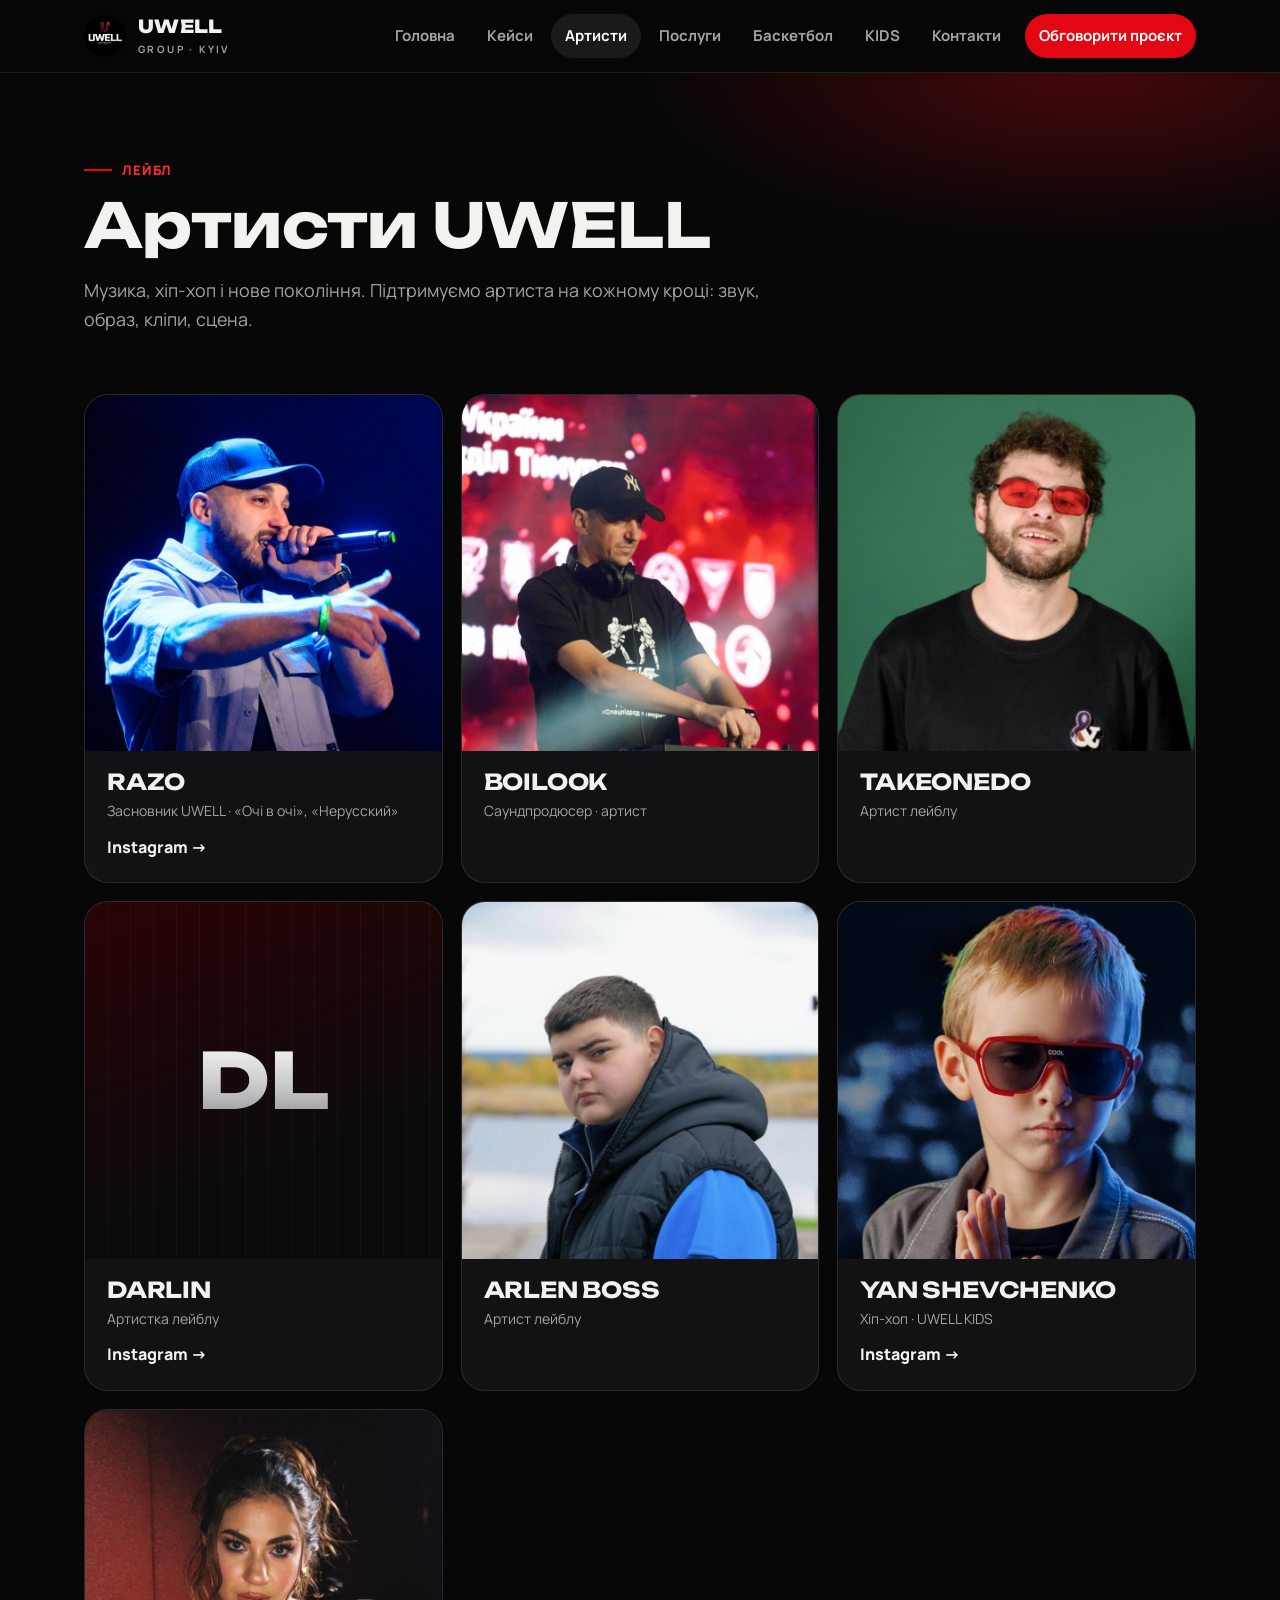
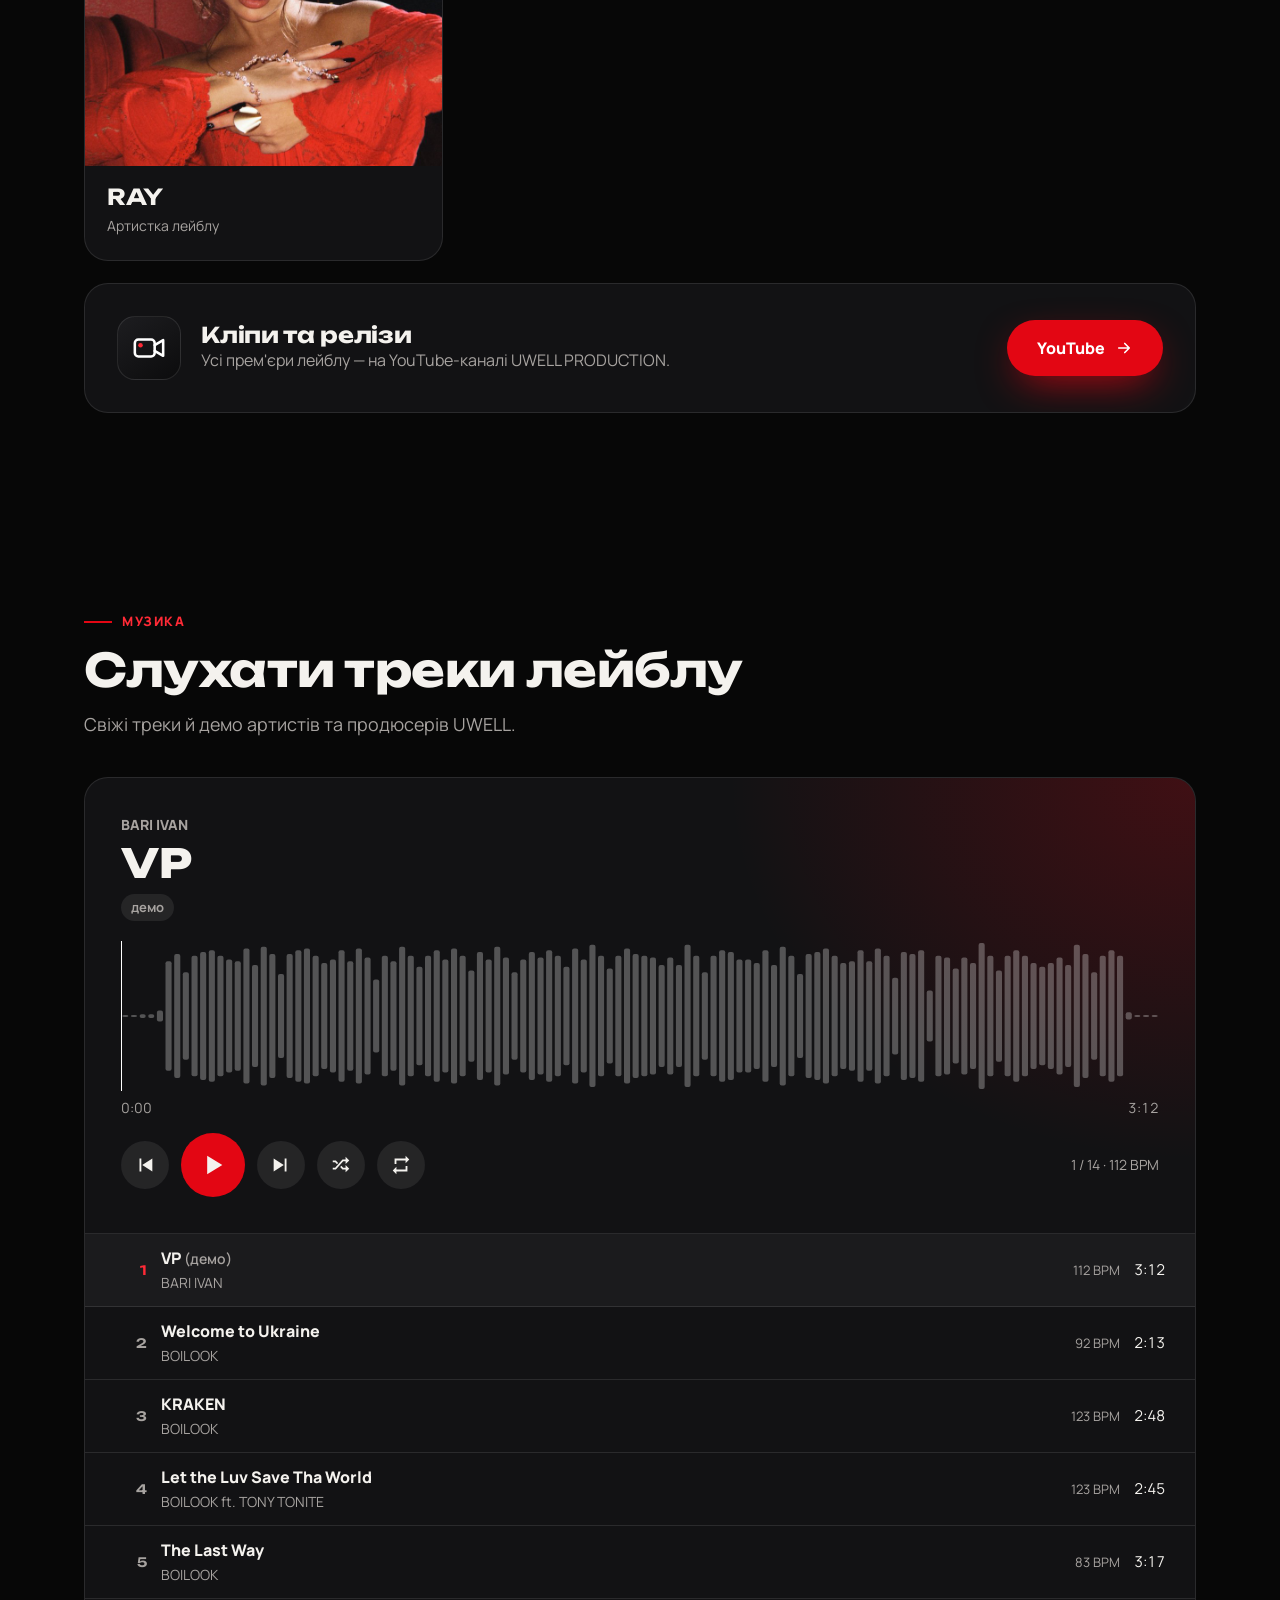
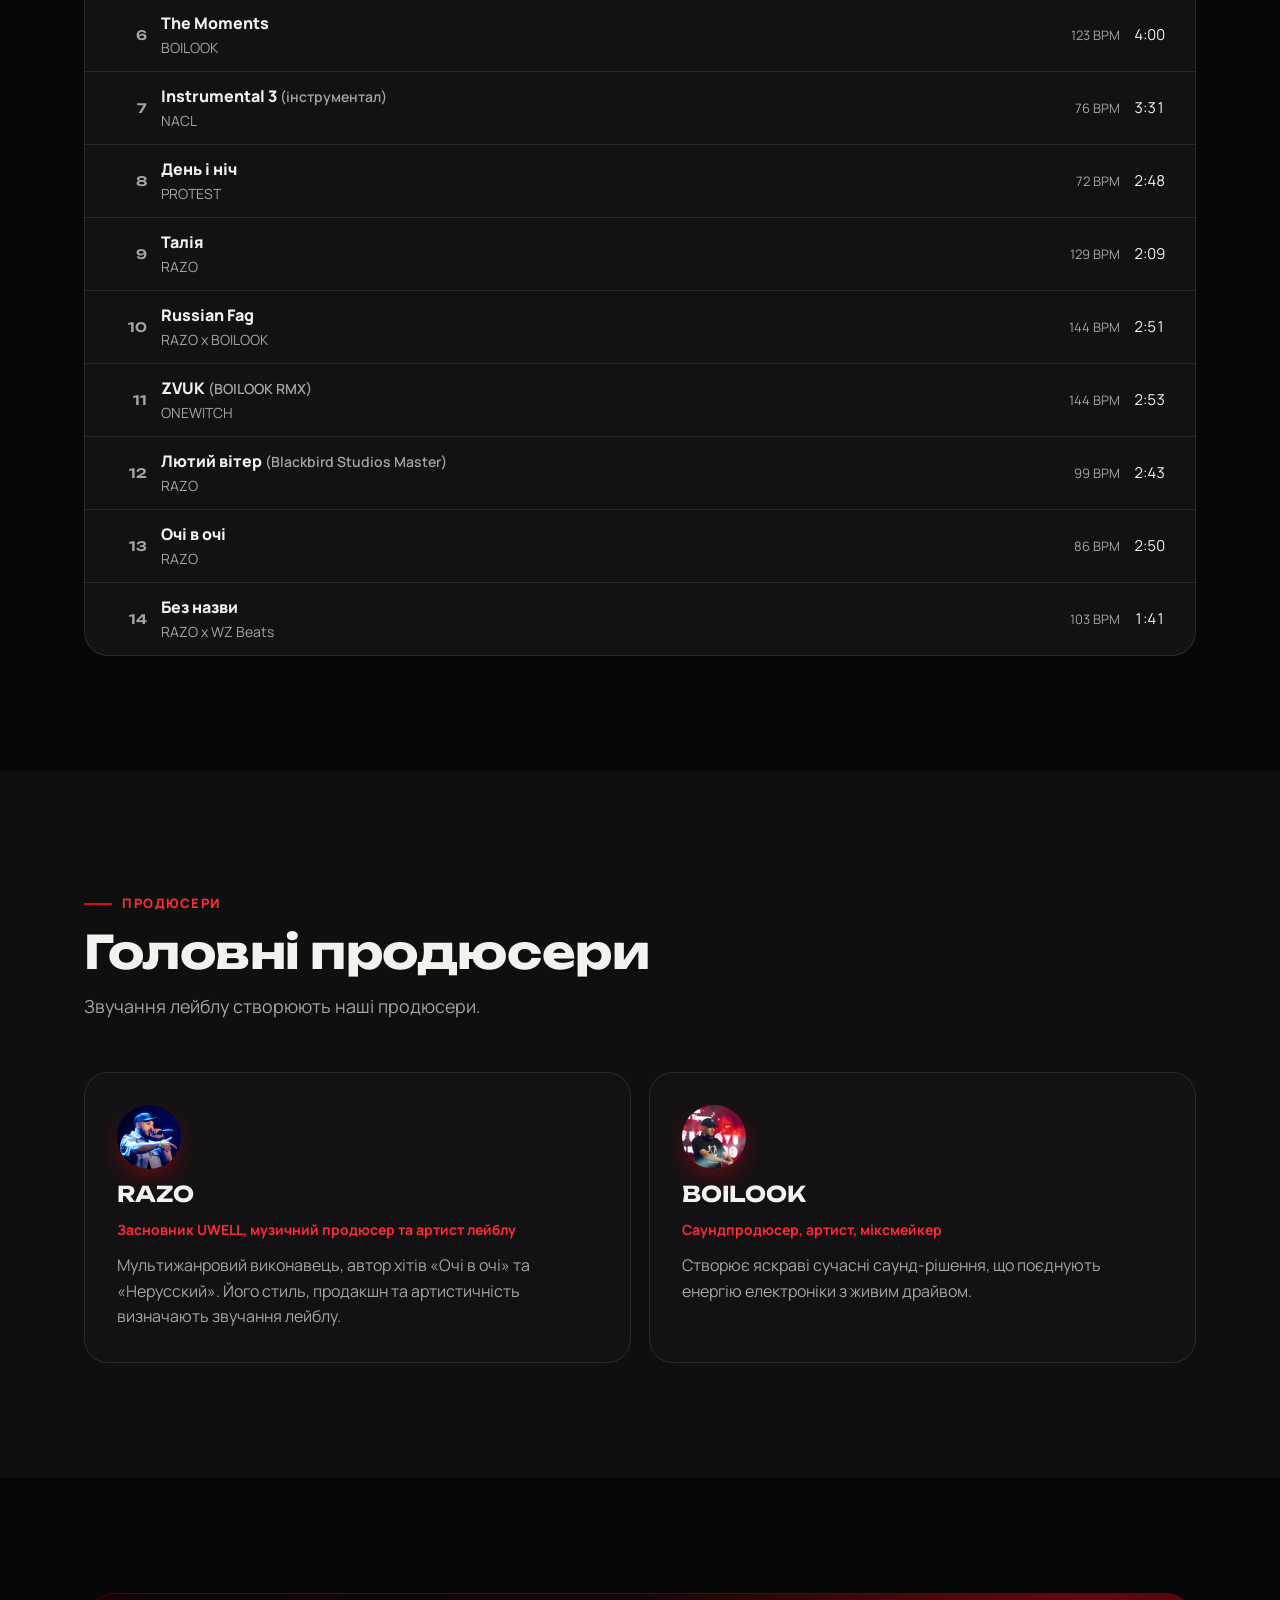
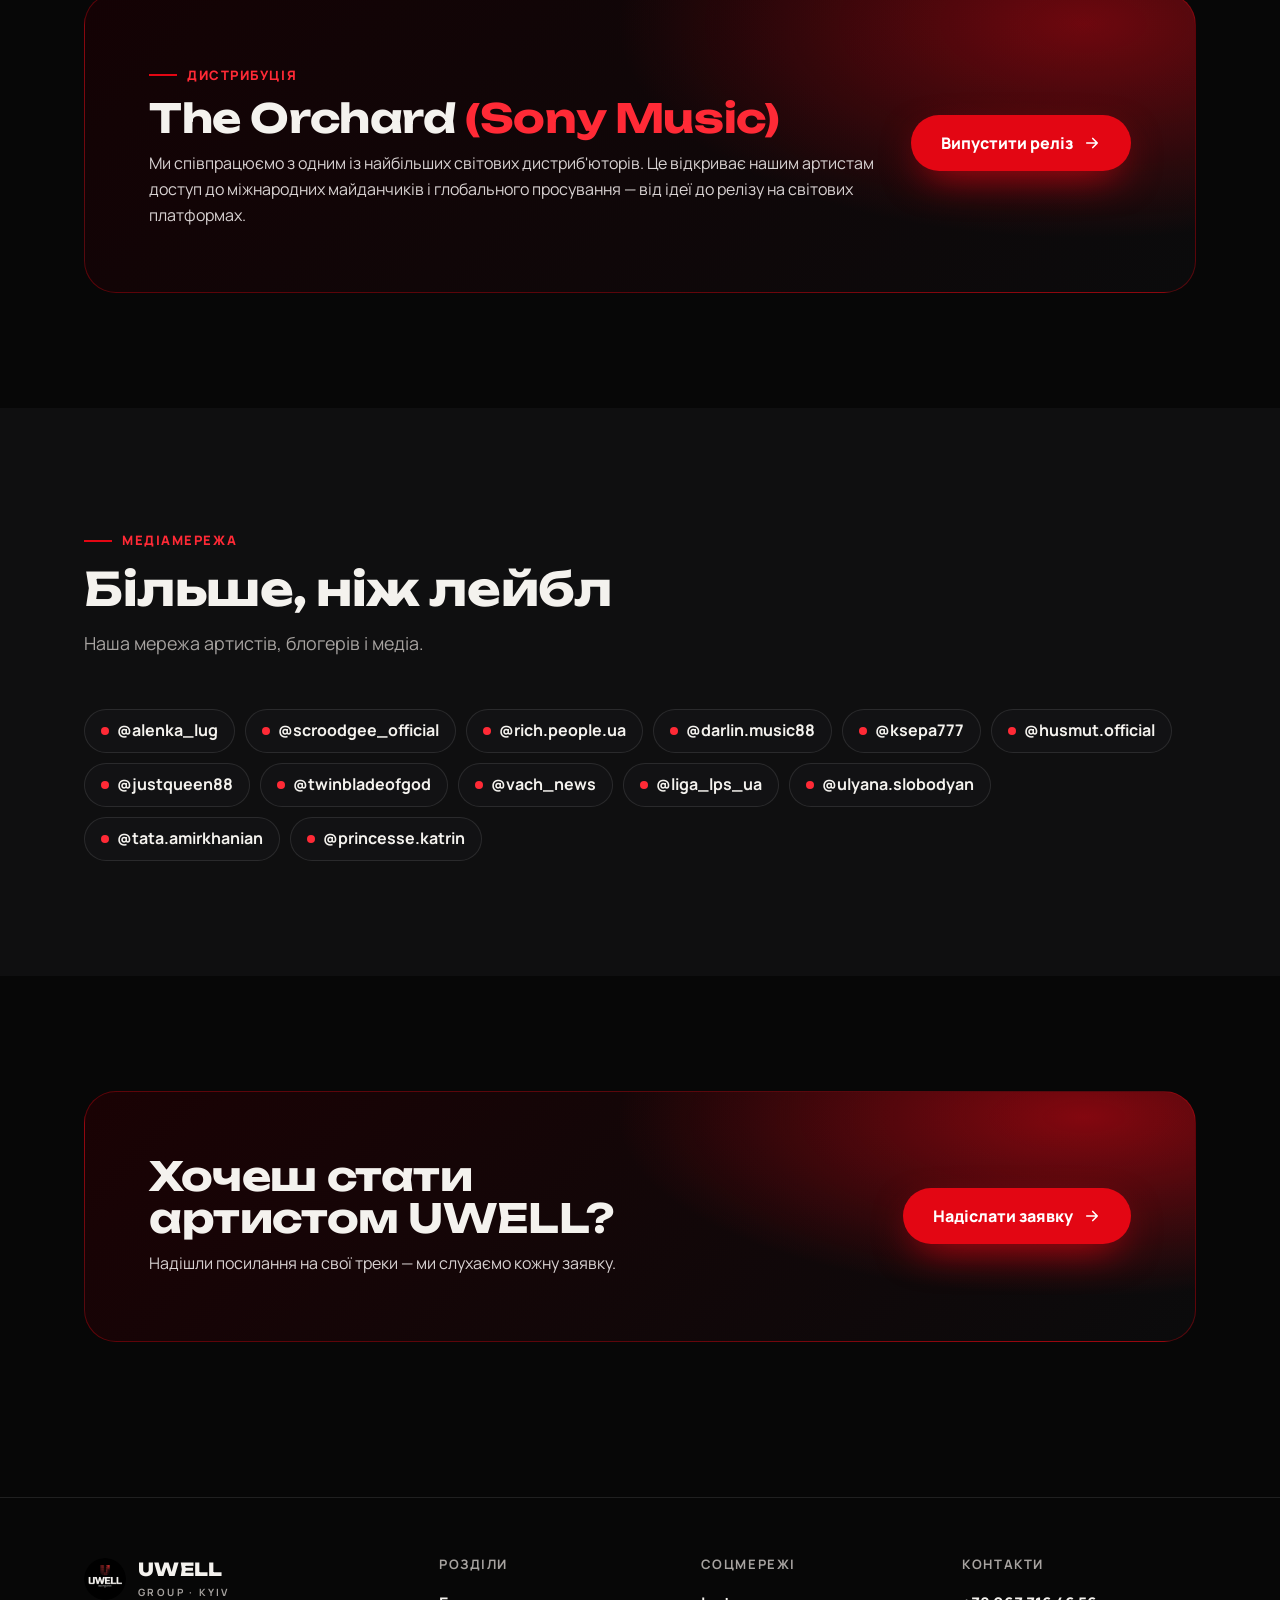
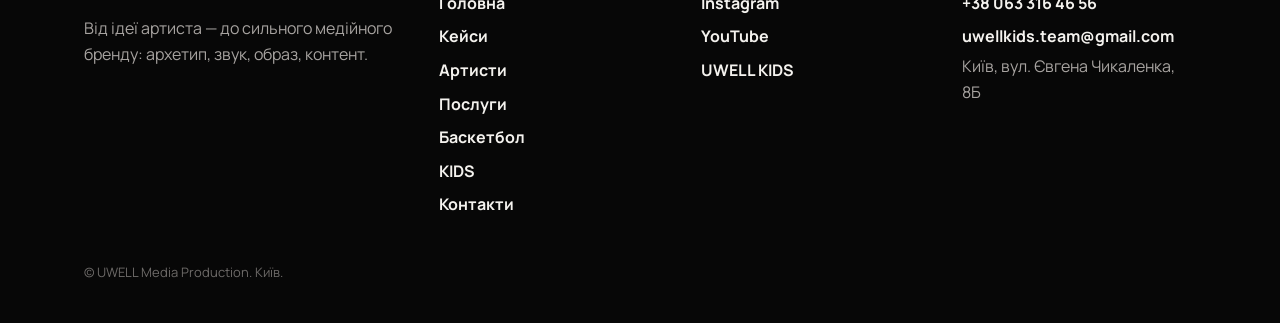
==== commit a75ac19c: "Add music player to the Artists page 14 label tracks as 192 kbps MP3 in music/, with waveform seek, " ====
--- a/artists.html
+++ b/artists.html
@@ -26,7 +26,106 @@
 <nav class="mnav" id="mnav" aria-label="Мобільне меню"><a href="./">Головна</a><a href="cases">Кейси</a><a href="artists" aria-current=page>Артисти</a><a href="studio">Послуги</a><a href="basketball">Баскетбол</a><a href="kids">KIDS</a><a href="contacts">Контакти</a></nav>
 </div>
 <main>
-<section class="phead"><div class="wrap rv"><span class="eyebrow">Лейбл</span><h1>Артисти UWELL</h1><p class="lead">Музика, хіп-хоп і нове покоління. Підтримуємо артиста на кожному кроці: звук, образ, кліпи, сцена.</p></div></section><section class="pad" style="padding-top:20px"><div class="wrap"><div class="grid g3"><div class="artist rv"><div class="ph has"><img src="artist-razo.jpg" alt="RAZO" loading=lazy></div><div class="bd"><h3>RAZO</h3><p>Засновник UWELL · «Очі в очі», «Нерусский»</p><a href="https://www.instagram.com/razo.avalian/">Instagram →</a></div></div><div class="artist rv"><div class="ph has"><img src="artist-boilook.jpg" alt="BOILOOK" loading=lazy></div><div class="bd"><h3>BOILOOK</h3><p>Саундпродюсер · артист</p></div></div><div class="artist rv"><div class="ph has"><img src="artist-takeonedo.jpg" alt="TAKEONEDO" loading=lazy></div><div class="bd"><h3>TAKEONEDO</h3><p>Артист лейблу</p></div></div><div class="artist rv"><div class="ph"><b>DL</b></div><div class="bd"><h3>DARLIN</h3><p>Артистка лейблу</p><a href="https://www.instagram.com/darlin.music88/">Instagram →</a></div></div><div class="artist rv"><div class="ph has"><img src="artist-arlen.jpg" alt="ARLEN BOSS" loading=lazy></div><div class="bd"><h3>ARLEN BOSS</h3><p>Артист лейблу</p></div></div><div class="artist rv"><div class="ph has"><img src="artist-yan.jpg" alt="YAN SHEVCHENKO" loading=lazy></div><div class="bd"><h3>YAN SHEVCHENKO</h3><p>Хіп-хоп · UWELL KIDS</p><a href="https://www.instagram.com/yan.shevchenko/">Instagram →</a></div></div><div class="artist rv"><div class="ph has"><img src="artist-ray.jpg" alt="RAY" loading=lazy></div><div class="bd"><h3>RAY</h3><p>Артистка лейблу</p></div></div></div><div class="card rv" style="margin-top:22px;flex-direction:row;flex-wrap:wrap;align-items:center;gap:20px"><div class="ai a-rec"><svg viewBox="0 0 24 24"><rect x="2" y="6" width="14" height="12" rx="2.5"/><path d="m16 10 6-3.5v11L16 14"/><circle class="fl" cx="6" cy="10" r="1.6"/></svg></div><div style="flex:1;min-width:220px"><h3>Кліпи та релізи</h3><p>Усі прем'єри лейблу — на YouTube-каналі UWELL PRODUCTION.</p></div><a class="btn" href="https://www.youtube.com/@uwellprod">YouTube <svg viewBox="0 0 24 24" fill="none" stroke="currentColor" stroke-width="2.2" stroke-linecap="round" stroke-linejoin="round"><path d="M5 12h14M13 6l6 6-6 6"/></svg></a></div></div></section><section class="pad" style="background:var(--bg2)"><div class="wrap"><div class="rv" style="margin-bottom:clamp(28px,4vw,52px)"><span class="eyebrow">Продюсери</span><h2 class="h2">Головні продюсери</h2><p class="lead">Звучання лейблу створюють наші продюсери.</p></div><div class="grid g2"><div class="card prod rv"><img class=pav src=artist-razo.jpg alt=''><h3>RAZO</h3><span class="role">Засновник UWELL, музичний продюсер та артист лейблу</span><p>Мультижанровий виконавець, автор хітів «Очі в очі» та «Нерусский». Його стиль, продакшн та артистичність визначають звучання лейблу.</p></div><div class="card prod rv"><img class=pav src=artist-boilook.jpg alt=''><h3>BOILOOK</h3><span class="role">Саундпродюсер, артист, міксмейкер</span><p>Створює яскраві сучасні саунд-рішення, що поєднують енергію електроніки з живим драйвом.</p></div></div></div></section><section class="pad"><div class="wrap"><div class="cta-band orch rv"><div><span class="eyebrow">Дистрибуція</span><h2 style="margin-top:12px">The Orchard <span style="color:var(--red2)">(Sony Music)</span></h2><p>Ми співпрацюємо з одним із найбільших світових дистриб'юторів. Це відкриває нашим артистам доступ до міжнародних майданчиків і глобального просування — від ідеї до релізу на світових платформах.</p></div><div class="btns"><a class="btn" href="contacts#form">Випустити реліз <svg viewBox="0 0 24 24" fill="none" stroke="currentColor" stroke-width="2.2" stroke-linecap="round" stroke-linejoin="round"><path d="M5 12h14M13 6l6 6-6 6"/></svg></a></div></div></div></section><section class="pad" style="background:var(--bg2)"><div class="wrap"><div class="rv" style="margin-bottom:clamp(28px,4vw,52px)"><span class="eyebrow">Медіамережа</span><h2 class="h2">Більше, ніж лейбл</h2><p class="lead">Наша мережа артистів, блогерів і медіа.</p></div><div class="chips rv"><a href="https://www.instagram.com/alenka_lug/" target="_blank" rel="noopener"><i></i>@alenka_lug</a><a href="https://www.instagram.com/scroodgee_official/" target="_blank" rel="noopener"><i></i>@scroodgee_official</a><a href="https://www.instagram.com/rich.people.ua/" target="_blank" rel="noopener"><i></i>@rich.people.ua</a><a href="https://www.instagram.com/darlin.music88/" target="_blank" rel="noopener"><i></i>@darlin.music88</a><a href="https://www.instagram.com/ksepa777/" target="_blank" rel="noopener"><i></i>@ksepa777</a><a href="https://www.instagram.com/husmut.official/" target="_blank" rel="noopener"><i></i>@husmut.official</a><a href="https://www.instagram.com/justqueen88/" target="_blank" rel="noopener"><i></i>@justqueen88</a><a href="https://www.instagram.com/twinbladeofgod/" target="_blank" rel="noopener"><i></i>@twinbladeofgod</a><a href="https://www.instagram.com/vach_news/" target="_blank" rel="noopener"><i></i>@vach_news</a><a href="https://www.instagram.com/liga_lps_ua/" target="_blank" rel="noopener"><i></i>@liga_lps_ua</a><a href="https://www.instagram.com/ulyana.slobodyan/" target="_blank" rel="noopener"><i></i>@ulyana.slobodyan</a><a href="https://www.instagram.com/tata.amirkhanian/" target="_blank" rel="noopener"><i></i>@tata.amirkhanian</a><a href="https://www.instagram.com/princesse.katrin/" target="_blank" rel="noopener"><i></i>@princesse.katrin</a></div></div></section><section class="pad"><div class="wrap"><div class="cta-band rv"><div><h2>Хочеш стати артистом UWELL?</h2><p>Надішли посилання на свої треки — ми слухаємо кожну заявку.</p></div><div class="btns"><a class="btn" href="contacts#form">Надіслати заявку <svg viewBox="0 0 24 24" fill="none" stroke="currentColor" stroke-width="2.2" stroke-linecap="round" stroke-linejoin="round"><path d="M5 12h14M13 6l6 6-6 6"/></svg></a></div></div></div></section>
+<section class="phead"><div class="wrap rv"><span class="eyebrow">Лейбл</span><h1>Артисти UWELL</h1><p class="lead">Музика, хіп-хоп і нове покоління. Підтримуємо артиста на кожному кроці: звук, образ, кліпи, сцена.</p></div></section><section class="pad" style="padding-top:20px"><div class="wrap"><div class="grid g3"><div class="artist rv"><div class="ph has"><img src="artist-razo.jpg" alt="RAZO" loading=lazy></div><div class="bd"><h3>RAZO</h3><p>Засновник UWELL · «Очі в очі», «Нерусский»</p><a href="https://www.instagram.com/razo.avalian/">Instagram →</a></div></div><div class="artist rv"><div class="ph has"><img src="artist-boilook.jpg" alt="BOILOOK" loading=lazy></div><div class="bd"><h3>BOILOOK</h3><p>Саундпродюсер · артист</p></div></div><div class="artist rv"><div class="ph has"><img src="artist-takeonedo.jpg" alt="TAKEONEDO" loading=lazy></div><div class="bd"><h3>TAKEONEDO</h3><p>Артист лейблу</p></div></div><div class="artist rv"><div class="ph"><b>DL</b></div><div class="bd"><h3>DARLIN</h3><p>Артистка лейблу</p><a href="https://www.instagram.com/darlin.music88/">Instagram →</a></div></div><div class="artist rv"><div class="ph has"><img src="artist-arlen.jpg" alt="ARLEN BOSS" loading=lazy></div><div class="bd"><h3>ARLEN BOSS</h3><p>Артист лейблу</p></div></div><div class="artist rv"><div class="ph has"><img src="artist-yan.jpg" alt="YAN SHEVCHENKO" loading=lazy></div><div class="bd"><h3>YAN SHEVCHENKO</h3><p>Хіп-хоп · UWELL KIDS</p><a href="https://www.instagram.com/yan.shevchenko/">Instagram →</a></div></div><div class="artist rv"><div class="ph has"><img src="artist-ray.jpg" alt="RAY" loading=lazy></div><div class="bd"><h3>RAY</h3><p>Артистка лейблу</p></div></div></div><div class="card rv" style="margin-top:22px;flex-direction:row;flex-wrap:wrap;align-items:center;gap:20px"><div class="ai a-rec"><svg viewBox="0 0 24 24"><rect x="2" y="6" width="14" height="12" rx="2.5"/><path d="m16 10 6-3.5v11L16 14"/><circle class="fl" cx="6" cy="10" r="1.6"/></svg></div><div style="flex:1;min-width:220px"><h3>Кліпи та релізи</h3><p>Усі прем'єри лейблу — на YouTube-каналі UWELL PRODUCTION.</p></div><a class="btn" href="https://www.youtube.com/@uwellprod">YouTube <svg viewBox="0 0 24 24" fill="none" stroke="currentColor" stroke-width="2.2" stroke-linecap="round" stroke-linejoin="round"><path d="M5 12h14M13 6l6 6-6 6"/></svg></a></div></div></section>
+<style>
+.pl{background:var(--card);border:1px solid var(--line);border-radius:24px;overflow:hidden}
+.pl-deck{padding:clamp(20px,3vw,36px);background:radial-gradient(60% 120% at 100% 0%,rgba(227,6,19,.22),transparent 70%)}
+.pl-who{font-weight:800;font-size:14px;color:var(--mute);margin:0 0 6px}
+.pl-ttl{font:800 clamp(24px,4vw,40px)/1.05 Unbounded,sans-serif;margin:0;overflow-wrap:anywhere}
+.pl-note{display:inline-block;margin-top:10px;font-size:13px;font-weight:700;background:rgba(255,255,255,.08);padding:3px 10px;border-radius:99px;color:var(--mute)}
+.pl-note:empty{display:none}
+.pl-wave{position:relative;height:clamp(96px,16vw,150px);margin:20px 0 6px;cursor:pointer;touch-action:none}
+.pl-wave svg{position:absolute;inset:0;width:100%;height:100%}
+.pl-times{display:flex;justify-content:space-between;font-size:14px;font-variant-numeric:tabular-nums;color:var(--mute)}
+.pl-ctl{display:flex;align-items:center;gap:12px;margin-top:14px;flex-wrap:wrap}
+.pl button{font:inherit;color:inherit;border:0;cursor:pointer}
+.pl button:focus-visible,.pl-trk:focus-visible,.pl-wave:focus-visible{outline:2px solid var(--red2);outline-offset:3px}
+.pl-ib{width:48px;height:48px;border-radius:50%;display:grid;place-items:center;background:rgba(255,255,255,.08);transition:background .2s}
+.pl-ib:hover{background:rgba(255,255,255,.16)}
+.pl-ib[aria-pressed=true]{background:#fff;color:#070707}
+.pl-ib svg{width:22px;height:22px;fill:currentColor}
+.pl-play{width:64px;height:64px;background:var(--red)}.pl-play:hover{background:var(--red2)}.pl-play svg{width:28px;height:28px}
+.pl-meta{margin-left:auto;font-size:14px;color:var(--mute);white-space:nowrap}
+.pl ol{list-style:none;margin:0;padding:0;border-top:1px solid var(--line)}
+.pl-trk{display:grid;grid-template-columns:32px minmax(0,1fr) auto auto;gap:4px 14px;align-items:center;padding:12px clamp(14px,2.4vw,30px);border-bottom:1px solid var(--line);cursor:pointer;min-height:58px;transition:background .2s}
+.pl-trk:last-child{border-bottom:0}
+.pl-trk:hover,.pl-trk.on{background:rgba(255,255,255,.04)}
+.pl-n{font:600 13px Unbounded,sans-serif;color:var(--mute);text-align:right}
+.pl-trk.on .pl-n{color:var(--red2)}
+.pl-tt{font-weight:800;overflow:hidden;text-overflow:ellipsis;white-space:nowrap}
+.pl-tt small{font-weight:600;color:var(--mute);font-size:14px}
+.pl-ar{font-size:14px;color:var(--mute);overflow:hidden;text-overflow:ellipsis;white-space:nowrap}
+.pl-bk{font-size:13px;color:var(--mute);white-space:nowrap}
+.pl-du{font-variant-numeric:tabular-nums;white-space:nowrap;font-size:15px}
+.pl-eq{display:inline-flex;gap:2px;height:13px;align-items:flex-end;margin-left:8px;vertical-align:middle;color:var(--red2)}
+.pl-eq i{width:3px;background:currentColor;animation:pleq .9s ease-in-out infinite}
+.pl-eq i:nth-child(2){animation-delay:-.3s}.pl-eq i:nth-child(3){animation-delay:-.6s}
+@keyframes pleq{0%,100%{height:30%}50%{height:100%}}
+.pl.paused .pl-eq i{animation-play-state:paused}
+@media (prefers-reduced-motion:reduce){.pl-eq i{animation:none;height:70%}}
+@media(max-width:600px){.pl-trk{grid-template-columns:26px minmax(0,1fr) auto}.pl-bk{display:none}.pl-meta{width:100%;margin-left:0}}
+</style>
+<section class="pad" id="music" style="padding-top:clamp(40px,6vw,80px)"><div class="wrap"><div class="rv" style="margin-bottom:clamp(24px,3vw,40px)"><span class="eyebrow">Музика</span><h2 class="h2">Слухати треки лейблу</h2><p class="lead">Свіжі треки й демо артистів та продюсерів UWELL.</p></div>
+<div class="pl paused" id="pl">
+ <div class="pl-deck">
+  <p class="pl-who" id="pl-who"></p>
+  <h3 class="pl-ttl" id="pl-ttl"></h3>
+  <span class="pl-note" id="pl-note"></span>
+  <div class="pl-wave" id="pl-wave" role="slider" tabindex="0" aria-label="Позиція в треку" aria-valuemin="0" aria-valuemax="100" aria-valuenow="0"><svg id="pl-ws" preserveAspectRatio="none"></svg></div>
+  <div class="pl-times"><span id="pl-cur">0:00</span><span id="pl-dur">0:00</span></div>
+  <div class="pl-ctl">
+   <button class="pl-ib" id="pl-prev" aria-label="Попередній"><svg viewBox="0 0 24 24"><path d="M6 5h2v14H6zM20 5v14L9 12z"/></svg></button>
+   <button class="pl-ib pl-play" id="pl-play" aria-label="Грати"><svg viewBox="0 0 24 24" id="pl-pi"><path d="M7 4v16l13-8z"/></svg></button>
+   <button class="pl-ib" id="pl-next" aria-label="Наступний"><svg viewBox="0 0 24 24"><path d="M16 5h2v14h-2zM4 5v14l11-7z"/></svg></button>
+   <button class="pl-ib" id="pl-shuf" aria-label="Перемішати" aria-pressed="false"><svg viewBox="0 0 24 24"><path d="M17 3l4 4-4 4V8h-2.6l-8 9H3v-2h2.6l8-9H17zM3 7h3.4l2.5 2.8-1.3 1.5L5.6 9H3zm11.4 8H17v-3l4 4-4 4v-3h-3.4l-2.5-2.8 1.3-1.5z"/></svg></button>
+   <button class="pl-ib" id="pl-rep" aria-label="Повторювати трек" aria-pressed="false"><svg viewBox="0 0 24 24"><path d="M7 7h10v3l4-4-4-4v3H5v6h2zm10 10H7v-3l-4 4 4 4v-3h12v-6h-2z"/></svg></button>
+   <span class="pl-meta" id="pl-meta"></span>
+  </div>
+ </div>
+ <ol id="pl-ol"></ol>
+ <audio id="pl-au" preload="metadata"></audio>
+</div></div></section>
+<script>
+{
+const T=[{"a": "BARI IVAN", "t": "VP", "n": "демо", "b": 112, "k": "D min", "d": 192, "p": "00113NRHQSTQONULVRGRTUQMOTNUPDQNVQKQTOUQISOVPHOSPTQKUOWQJQURQPLPLWQHQTSOOMTLVQGRSUQMNTNUQESRT>QPJPMXQIQTQMKMPLWRHQTQ2000", "f": "music/01-bari-ivan-vp.mp3"}, {"a": "BOILOOK", "t": "Welcome to Ukraine", "n": "", "b": 92, "k": "A min", "d": 133, "p": "DBBBEGEDFONRPOSRF=<UUMVVNTWRUVNVURRUS=TTNVVOTWRVUMXUPSTRIQQMPQRNQSQOOQOPRH=:TQQWSRTTTVTOVUPUTT<TOSWRTTSUWRQVUQUSSG<10000", "f": "music/02-boilook-welcome-to-ukraine.mp3"}, {"a": "BOILOOK", "t": "KRAKEN", "n": "", "b": 123, "k": "F maj", "d": 168, "p": "9899;;889:;::9;;<:9<9;QUUTTVUUVUVVUUVUUVVUUWTD:;;<:99:;@?=>?@C?><:CXWTWVTVUTWUVVTUVTUTTTUA;LVVVUUVUUUVWVUVVVVUVVVWB00000", "f": "music/03-boilook-kraken.mp3"}, {"a": "BOILOOK ft. TONY TONITE", "t": "Let the Luv Save Tha World", "n": "", "b": 123, "k": "F maj", "d": 165, "p": "OONNPPPPOO?PSTSTTTSSSAPVTSSUUTTTCMVTTTUVUSTVWWUTTTUUTTUVR<9A@?DFJEFIEIKGHIFLKHLHAXTSSTUTRSTRWUTSSTUSTTPQOOPPPPONOK<21000", "f": "music/04-boilook-ft-tony-tonite-let-the-luv-save-tha-world.mp3"}, {"a": "BOILOOK", "t": "The Last Way", "n": "", "b": 83, "k": "F♯ min", "d": 197, "p": "446689:99HPMOMMPLG=??=;A@AAAQWTWTSVUXSSTSUPTRSPC==;=>=<<CA@?@ABBBKSWTVSTVTVRTUSTRTTTRRUSSRSUSTSSTTSQSTQNLNMLPKO;71000000", "f": "music/05-boilook-the-last-way.mp3"}, {"a": "BOILOOK", "t": "The Moments", "n": "", "b": 123, "k": "A min", "d": 240, "p": "<KIIIIKJNKJJLKJJQPSRPQQRWVVXVVTF@A==:<?A=ACGFIJOSTGRNOQPOOSQOPROPQB?=<<:=@@<EFGHGNPTMOOOPPPOOSNMRQNPQOPNNPNJNPPQOPRI?000", "f": "music/06-boilook-the-moments.mp3"}, {"a": "NACL", "t": "Instrumental 3", "n": "інструментал", "b": 76, "k": "C maj", "d": 211, "p": "7::9<9;:;;<=<;CMFPNDNRLDOIMIQMJJOM:;NSTUTRUUSPVVNSWLBOIMERTPUTSQUSTSWTRNPTPTTPTWTSVSTNVXQUUUMVTUQWTQTUMBOJLIQNJJNMDN6000", "f": "music/07-nacl-instrumental-3.mp3"}, {"a": "PROTEST", "t": "День і ніч", "n": "", "b": 72, "k": "C maj", "d": 168, "p": "666666656?>;@;>;;<=Q=MQTSNWLUH?OWSLSSVJ?JPWSHUJVAAA@EH>MGUF?UXSFWNWRANRTSLWOWI@QWULSRUG@A@@N<INNP?OTTOPVPL56996778830000", "f": "music/08-protest-den-i-nich.mp3"}, {"a": "RAZO", "t": "Талія", "n": "", "b": 129, "k": "C maj", "d": 129, "p": "4334353455455IBITJ;VQ<MTEEWB9FA9@J:@B@8IE0DRL<TQ=LQ:::N:SP7AG;=HA:DD:AM4DGVUVUTVPQRRSRRSI:TQ<LP:::N:TXUUUTVPOSRRRRP10000", "f": "music/09-razo-taliya.mp3"}, {"a": "RAZO x BOILOOK", "t": "Russian Fag", "n": "", "b": 144, "k": "D min", "d": 171, "p": ":9879:677:;999<><>>FPPRPGWUUJNUVVUVVVTLUVWVVXVVROTVSTVSSUKK;A8<99?7?E;??>?=@BKWUUWUUVUKTUUWSTVVSMUSSUTSUSMPMMPMMPMLI4000", "f": "music/10-razo-x-boilook-russian-fag.mp3"}, {"a": "ONEWITCH", "t": "ZVUK", "n": "BOILOOK RMX", "b": 144, "k": "A min", "d": 173, "p": "567877777@;I<AE=I;?NLJLLLLMLMJMJMKLPPSREIDNNHFDSJL@DSFJBD?99696787CCK?FHBLBFMJMNLKMMNLKMKMLLOPTQ>I>KMCFXKFLBESFKCE:40000", "f": "music/11-onewitch-zvuk.mp3"}, {"a": "RAZO", "t": "Лютий вітер", "n": "Blackbird Studios Master", "b": 99, "k": "A min", "d": 163, "p": "8968796?AAB@EATTWPTVSUSWPUSASTVPVSTVSVPXRVSQUNTPTPRUPRRUOSUQSRWPVUSVRNIWTSUSVRWRUUSSHUOSPQUPSQTOQVPRQULRTQSQUNTSRC100000", "f": "music/12-razo-lyutyy-viter.mp3"}, {"a": "RAZO", "t": "Очі в очі", "n": "", "b": 86, "k": "G maj", "d": 170, "p": "026868787OPOPKLNMROPOINMHNKPIMGPLQHTHMH@KTGTGMHO?QLRJNLPLUITFQJPNQMQILLLXMQNKMMJLMQMJKPDQITINIQLSITKNIQMQDK>>;:874411000", "f": "music/13-razo-ochi-v-ochi.mp3"}, {"a": "RAZO x WZ Beats", "t": "Без назви", "n": "", "b": 103, "k": "D min", "d": 101, "p": "45454455ENTQNOPPRKPQRSQJQROQMOQRTG=;OHSROTSCNJQRJRQKRSXI67566667MKRQPRLQQIQRSS>=BOPRKPQSSD<9PNQKOQIORQRQGQQOQJOQRRG=5000", "f": "music/14-razo-x-wz-beats-bez-nazvy.mp3"}];
+const $=id=>document.getElementById('pl-'+id);
+const pl=document.getElementById('pl'),au=$('au'),ws=$('ws'),wave=$('wave');
+const esc=s=>String(s).replace(/[&<>"']/g,c=>({'&':'&amp;','<':'&lt;','>':'&gt;','"':'&quot;',"'":'&#39;'}[c]));
+const fmt=s=>{s=Math.max(0,Math.floor(s||0));return Math.floor(s/60)+':'+String(s%60).padStart(2,'0')};
+let i=0,shuf=false,rep=false,order=[...T.keys()];
+$('ol').innerHTML=T.map((t,k)=>`<li class="pl-trk" tabindex="0" data-k="${k}"><span class="pl-n">${k+1}</span><span><div class="pl-tt">${esc(t.t)}${t.n?' <small>('+esc(t.n)+')</small>':''}</div><div class="pl-ar">${esc(t.a)}</div></span><span class="pl-bk">${t.b} BPM</span><span class="pl-du">${fmt(t.d)}</span></li>`).join('');
+const rows=[...pl.querySelectorAll('.pl-trk')];
+const draw=()=>{const W=ws.clientWidth,H=ws.clientHeight;if(!W)return;const pk=[...T[i].p].map(c=>(c.charCodeAt(0)-48)/40),n=pk.length,bw=W/n,g=Math.max(1,bw*.3),fr=au.duration?au.currentTime/au.duration:0,m=H/2;
+ ws.setAttribute('viewBox',`0 0 ${W} ${H}`);
+ ws.innerHTML=pk.map((v,k)=>{const h=Math.max(2,v*(H-4));return `<rect x="${(k*bw+g/2).toFixed(1)}" y="${(m-h/2).toFixed(1)}" width="${(bw-g).toFixed(1)}" height="${h.toFixed(1)}" rx="${Math.min(2,(bw-g)/2).toFixed(1)}" fill="${(k+.5)/n<=fr?'#ff2a36':'rgba(255,255,255,.28)'}"/>`}).join('')+`<rect x="${(fr*W-1).toFixed(1)}" y="0" width="2" height="${H}" fill="#fff"/>`;
+ wave.setAttribute('aria-valuenow',Math.round(fr*100));wave.setAttribute('aria-valuetext',fmt(au.currentTime)+' з '+fmt(au.duration||T[i].d))};
+const plro=new ResizeObserver(draw);plro.observe(wave);
+const setIcon=()=>{const p=!au.paused;$('pi').innerHTML=p?'<path d="M6 4h4v16H6zM14 4h4v16h-4z"/>':'<path d="M7 4v16l13-8z"/>';$('play').setAttribute('aria-label',p?'Пауза':'Грати');pl.classList.toggle('paused',!p)};
+const mark=()=>rows.forEach((r,k)=>{r.classList.toggle('on',k===i);const tt=r.querySelector('.pl-tt'),e=tt.querySelector('.pl-eq');if(k===i&&!e)tt.insertAdjacentHTML('beforeend','<span class="pl-eq" aria-hidden="true"><i></i><i></i><i></i></span>');if(k!==i&&e)e.remove()});
+const load=(k,go)=>{i=k;const t=T[i];au.src=t.f;$('who').textContent=t.a;$('ttl').textContent=t.t;$('note').textContent=t.n;$('meta').textContent=`${i+1} / ${T.length} · ${t.b} BPM`;$('dur').textContent=fmt(t.d);$('cur').textContent='0:00';
+ if('mediaSession' in navigator){try{navigator.mediaSession.metadata=new MediaMetadata({title:t.t,artist:t.a,album:'UWELL',artwork:[{src:'uwell-prod-logo.png',sizes:'512x512',type:'image/png'}]})}catch(e){}}
+ mark();draw();if(go)au.play().catch(()=>{});setIcon()};
+const step=d=>{const pos=order.indexOf(i);load(order[(pos+d+order.length)%order.length],true)};
+const toggle=()=>{if(au.paused)au.play().catch(()=>{});else au.pause()};
+$('play').onclick=toggle;$('next').onclick=()=>step(1);
+$('prev').onclick=()=>{if(au.currentTime>3)au.currentTime=0;else step(-1)};
+$('shuf').onclick=()=>{shuf=!shuf;$('shuf').setAttribute('aria-pressed',shuf);order=[...T.keys()];if(shuf){for(let a=order.length-1;a>0;a--){const b=Math.floor(Math.random()*(a+1));[order[a],order[b]]=[order[b],order[a]]}order.splice(order.indexOf(i),1);order.unshift(i)}};
+$('rep').onclick=()=>{rep=!rep;$('rep').setAttribute('aria-pressed',rep)};
+rows.forEach(r=>{const go=()=>{const k=+r.dataset.k;if(k===i)toggle();else load(k,true)};r.onclick=go;r.onkeydown=e=>{if(e.key==='Enter'||e.key===' '){e.preventDefault();go()}}});
+au.ontimeupdate=()=>{$('cur').textContent=fmt(au.currentTime);draw()};
+au.onloadedmetadata=()=>{$('dur').textContent=fmt(au.duration);draw()};
+au.onplay=au.onpause=setIcon;
+au.onended=()=>{if(rep){au.currentTime=0;au.play().catch(()=>{})}else step(1)};
+let drag=false;const seek=e=>{const r=wave.getBoundingClientRect(),f=Math.min(1,Math.max(0,(e.clientX-r.left)/r.width)),d=au.duration||T[i].d;if(d)au.currentTime=f*d;draw()};
+wave.onpointerdown=e=>{drag=true;wave.setPointerCapture(e.pointerId);seek(e)};
+wave.onpointermove=e=>{if(drag)seek(e)};wave.onpointerup=wave.onpointercancel=()=>{drag=false};
+wave.onkeydown=e=>{if(e.key==='ArrowRight'){e.preventDefault();au.currentTime=Math.min(au.duration||0,au.currentTime+5)}else if(e.key==='ArrowLeft'){e.preventDefault();au.currentTime=Math.max(0,au.currentTime-5)}};
+if('mediaSession' in navigator){try{navigator.mediaSession.setActionHandler('nexttrack',()=>step(1));navigator.mediaSession.setActionHandler('previoustrack',()=>step(-1));navigator.mediaSession.setActionHandler('play',()=>au.play());navigator.mediaSession.setActionHandler('pause',()=>au.pause())}catch(e){}}
+load(0,false);
+}
+</script>
+
+<section class="pad" style="background:var(--bg2)"><div class="wrap"><div class="rv" style="margin-bottom:clamp(28px,4vw,52px)"><span class="eyebrow">Продюсери</span><h2 class="h2">Головні продюсери</h2><p class="lead">Звучання лейблу створюють наші продюсери.</p></div><div class="grid g2"><div class="card prod rv"><img class=pav src=artist-razo.jpg alt=''><h3>RAZO</h3><span class="role">Засновник UWELL, музичний продюсер та артист лейблу</span><p>Мультижанровий виконавець, автор хітів «Очі в очі» та «Нерусский». Його стиль, продакшн та артистичність визначають звучання лейблу.</p></div><div class="card prod rv"><img class=pav src=artist-boilook.jpg alt=''><h3>BOILOOK</h3><span class="role">Саундпродюсер, артист, міксмейкер</span><p>Створює яскраві сучасні саунд-рішення, що поєднують енергію електроніки з живим драйвом.</p></div></div></div></section><section class="pad"><div class="wrap"><div class="cta-band orch rv"><div><span class="eyebrow">Дистрибуція</span><h2 style="margin-top:12px">The Orchard <span style="color:var(--red2)">(Sony Music)</span></h2><p>Ми співпрацюємо з одним із найбільших світових дистриб'юторів. Це відкриває нашим артистам доступ до міжнародних майданчиків і глобального просування — від ідеї до релізу на світових платформах.</p></div><div class="btns"><a class="btn" href="contacts#form">Випустити реліз <svg viewBox="0 0 24 24" fill="none" stroke="currentColor" stroke-width="2.2" stroke-linecap="round" stroke-linejoin="round"><path d="M5 12h14M13 6l6 6-6 6"/></svg></a></div></div></div></section><section class="pad" style="background:var(--bg2)"><div class="wrap"><div class="rv" style="margin-bottom:clamp(28px,4vw,52px)"><span class="eyebrow">Медіамережа</span><h2 class="h2">Більше, ніж лейбл</h2><p class="lead">Наша мережа артистів, блогерів і медіа.</p></div><div class="chips rv"><a href="https://www.instagram.com/alenka_lug/" target="_blank" rel="noopener"><i></i>@alenka_lug</a><a href="https://www.instagram.com/scroodgee_official/" target="_blank" rel="noopener"><i></i>@scroodgee_official</a><a href="https://www.instagram.com/rich.people.ua/" target="_blank" rel="noopener"><i></i>@rich.people.ua</a><a href="https://www.instagram.com/darlin.music88/" target="_blank" rel="noopener"><i></i>@darlin.music88</a><a href="https://www.instagram.com/ksepa777/" target="_blank" rel="noopener"><i></i>@ksepa777</a><a href="https://www.instagram.com/husmut.official/" target="_blank" rel="noopener"><i></i>@husmut.official</a><a href="https://www.instagram.com/justqueen88/" target="_blank" rel="noopener"><i></i>@justqueen88</a><a href="https://www.instagram.com/twinbladeofgod/" target="_blank" rel="noopener"><i></i>@twinbladeofgod</a><a href="https://www.instagram.com/vach_news/" target="_blank" rel="noopener"><i></i>@vach_news</a><a href="https://www.instagram.com/liga_lps_ua/" target="_blank" rel="noopener"><i></i>@liga_lps_ua</a><a href="https://www.instagram.com/ulyana.slobodyan/" target="_blank" rel="noopener"><i></i>@ulyana.slobodyan</a><a href="https://www.instagram.com/tata.amirkhanian/" target="_blank" rel="noopener"><i></i>@tata.amirkhanian</a><a href="https://www.instagram.com/princesse.katrin/" target="_blank" rel="noopener"><i></i>@princesse.katrin</a></div></div></section><section class="pad"><div class="wrap"><div class="cta-band rv"><div><h2>Хочеш стати артистом UWELL?</h2><p>Надішли посилання на свої треки — ми слухаємо кожну заявку.</p></div><div class="btns"><a class="btn" href="contacts#form">Надіслати заявку <svg viewBox="0 0 24 24" fill="none" stroke="currentColor" stroke-width="2.2" stroke-linecap="round" stroke-linejoin="round"><path d="M5 12h14M13 6l6 6-6 6"/></svg></a></div></div></div></section>
 </main>
 <footer><div class="wrap">
   <div class="fgrid4">
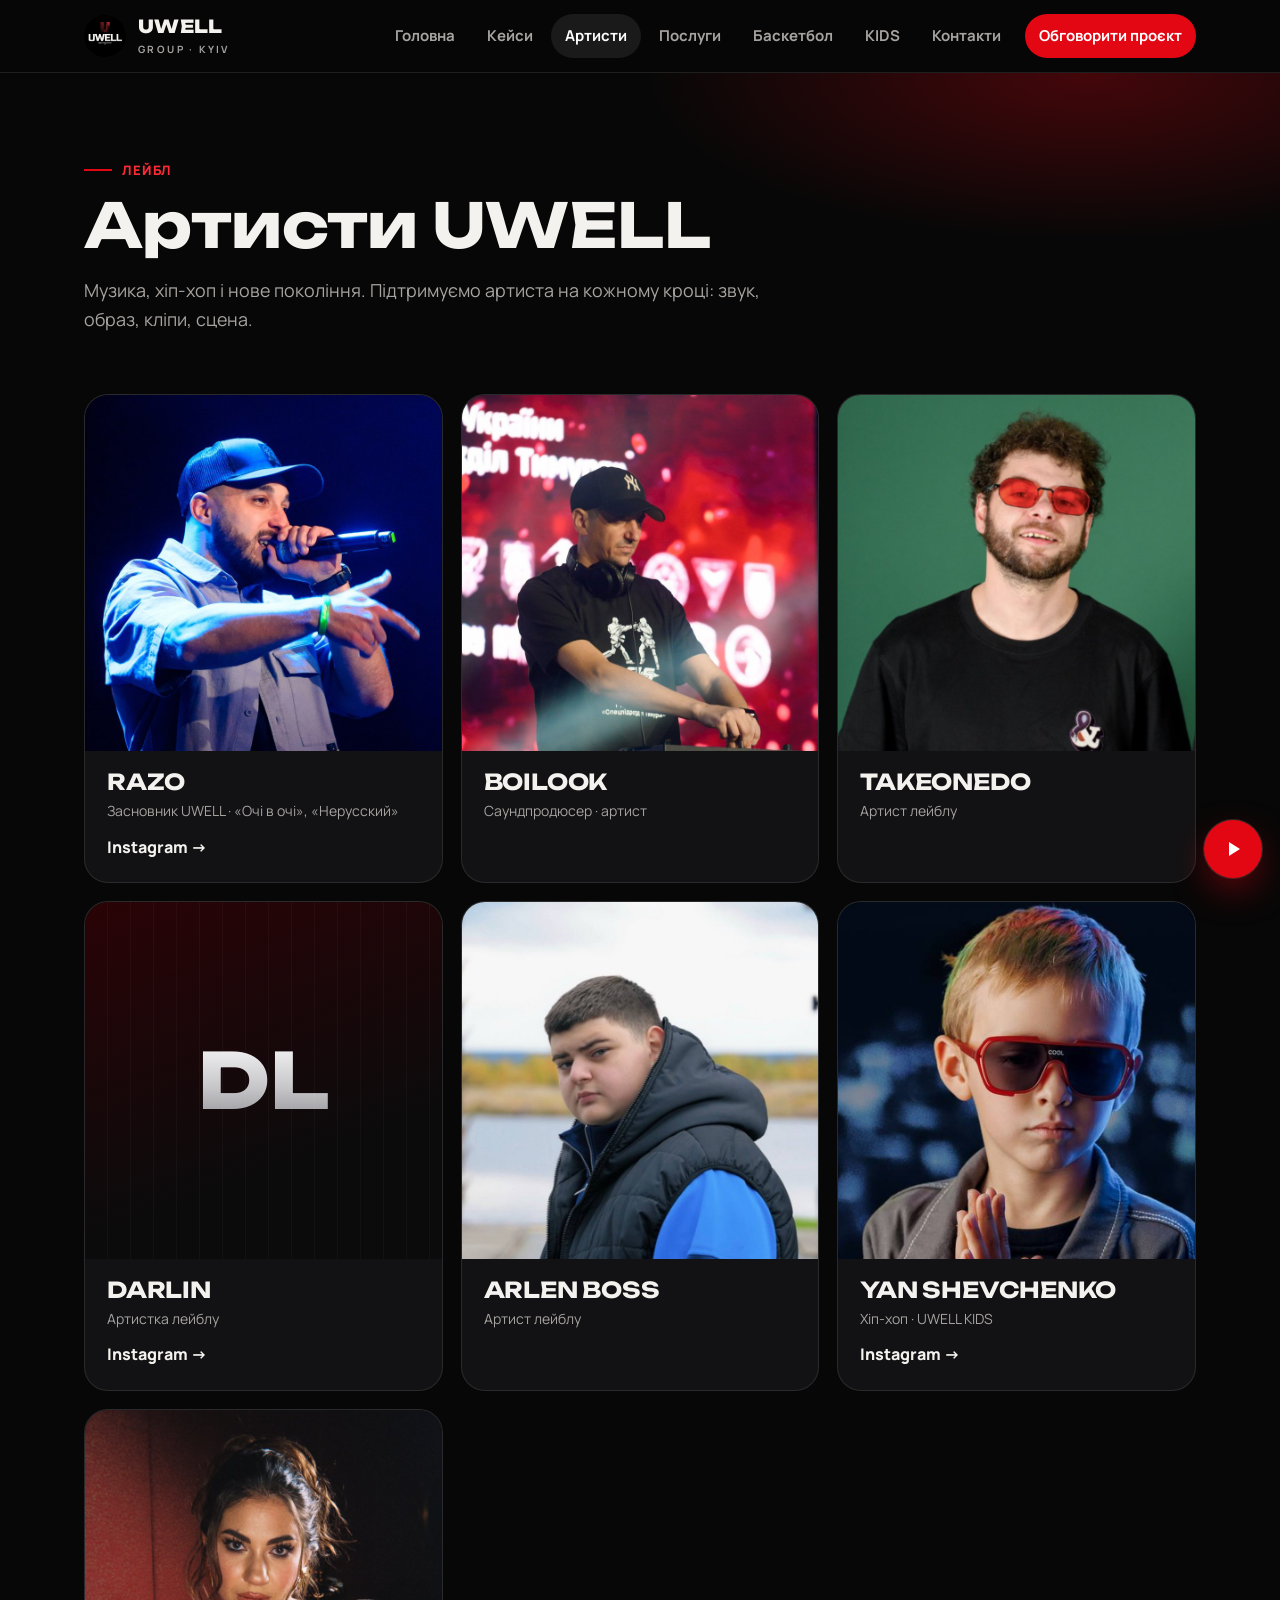
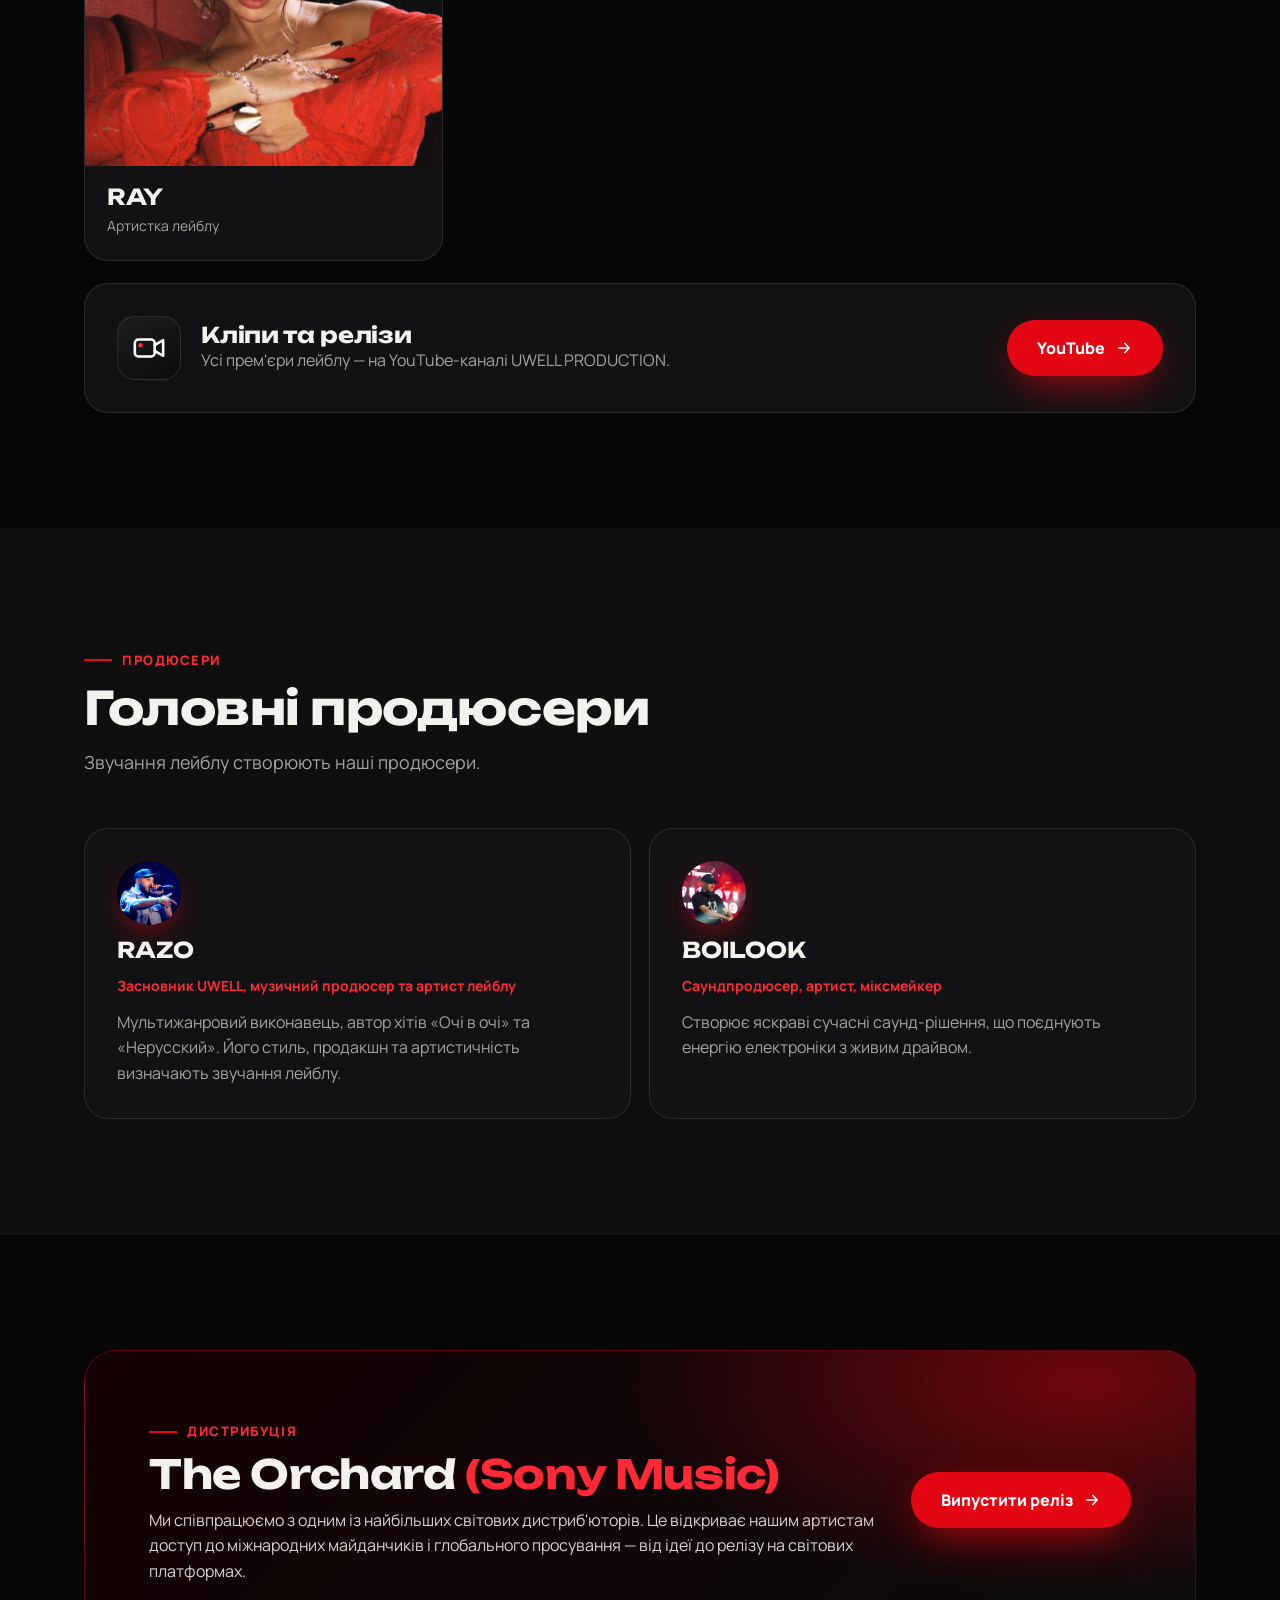
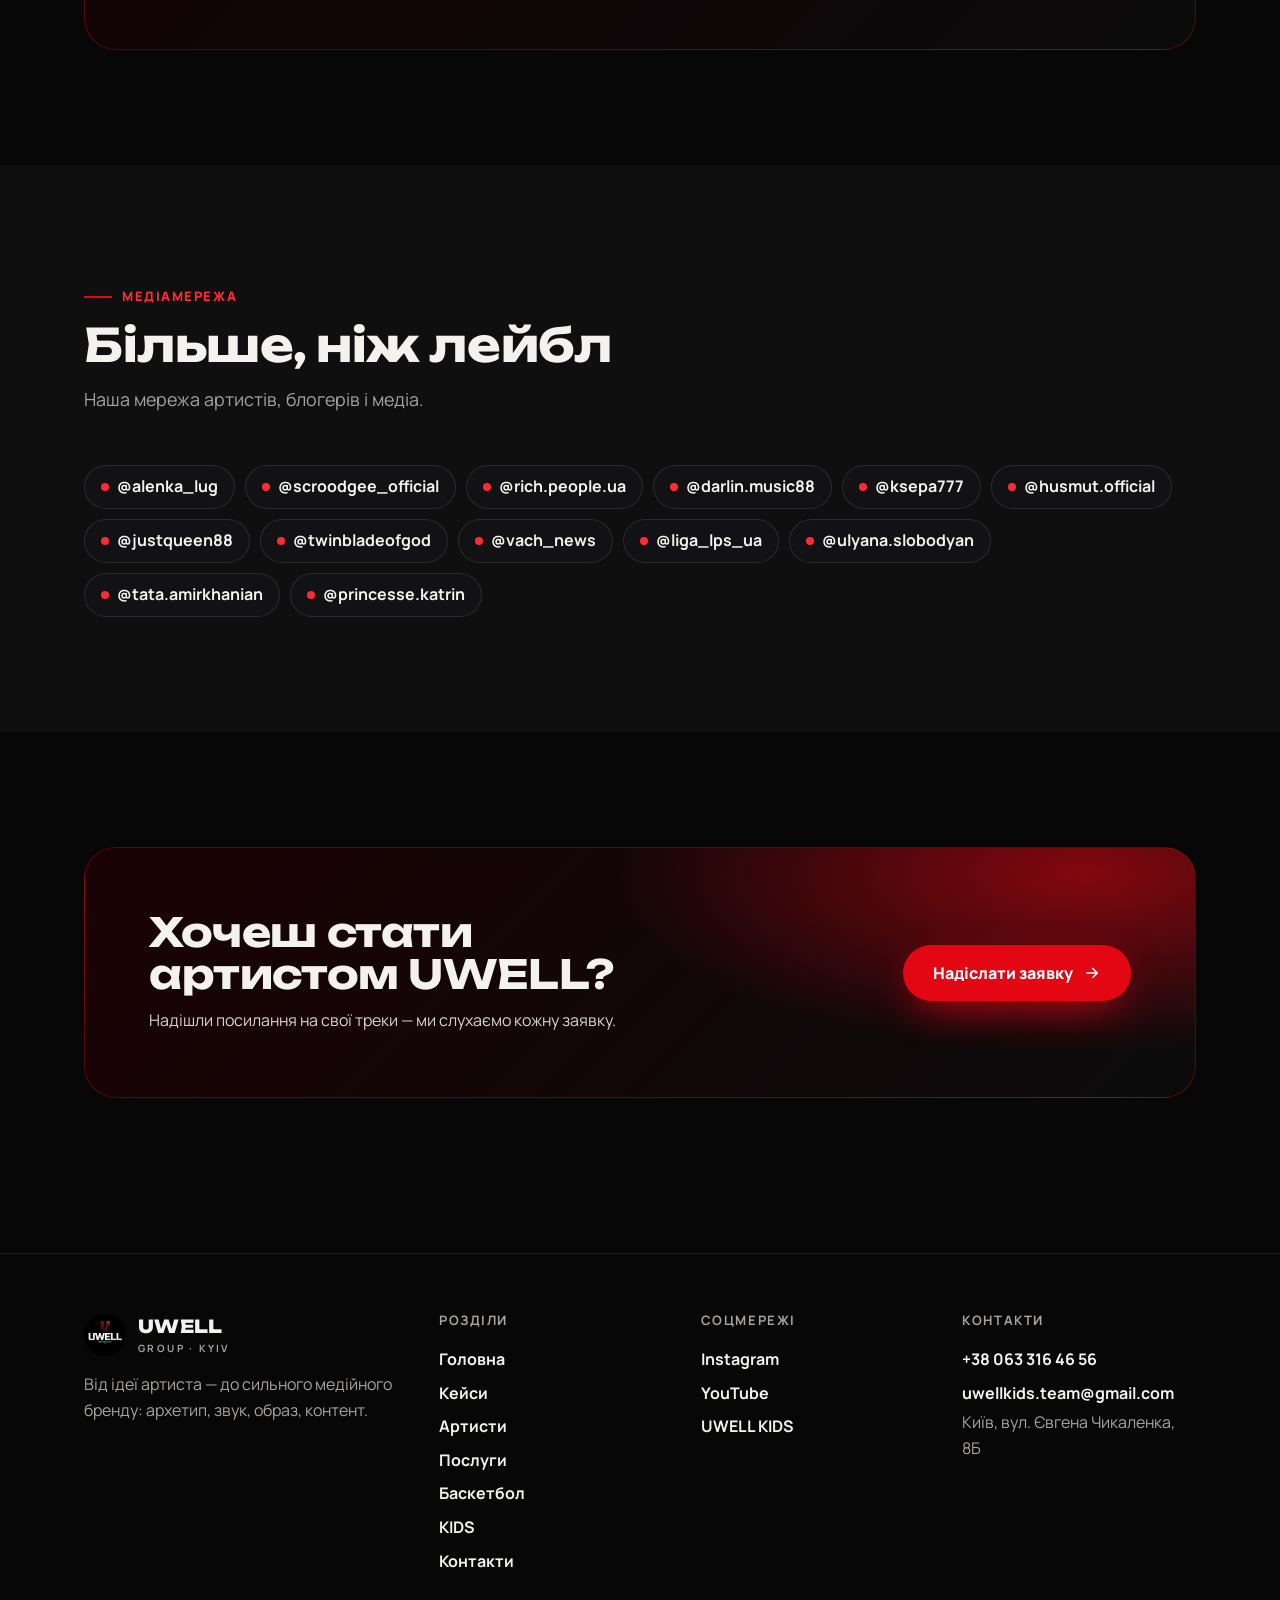
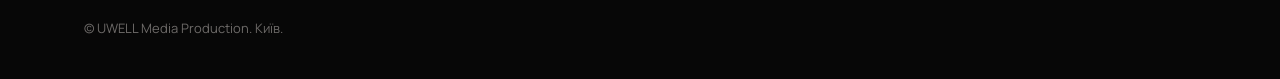
==== commit 388c2f5a: "Replace page player with a background music button One floating button on every page plays the label" ====
--- a/artists.html
+++ b/artists.html
@@ -26,106 +26,7 @@
 <nav class="mnav" id="mnav" aria-label="Мобільне меню"><a href="./">Головна</a><a href="cases">Кейси</a><a href="artists" aria-current=page>Артисти</a><a href="studio">Послуги</a><a href="basketball">Баскетбол</a><a href="kids">KIDS</a><a href="contacts">Контакти</a></nav>
 </div>
 <main>
-<section class="phead"><div class="wrap rv"><span class="eyebrow">Лейбл</span><h1>Артисти UWELL</h1><p class="lead">Музика, хіп-хоп і нове покоління. Підтримуємо артиста на кожному кроці: звук, образ, кліпи, сцена.</p></div></section><section class="pad" style="padding-top:20px"><div class="wrap"><div class="grid g3"><div class="artist rv"><div class="ph has"><img src="artist-razo.jpg" alt="RAZO" loading=lazy></div><div class="bd"><h3>RAZO</h3><p>Засновник UWELL · «Очі в очі», «Нерусский»</p><a href="https://www.instagram.com/razo.avalian/">Instagram →</a></div></div><div class="artist rv"><div class="ph has"><img src="artist-boilook.jpg" alt="BOILOOK" loading=lazy></div><div class="bd"><h3>BOILOOK</h3><p>Саундпродюсер · артист</p></div></div><div class="artist rv"><div class="ph has"><img src="artist-takeonedo.jpg" alt="TAKEONEDO" loading=lazy></div><div class="bd"><h3>TAKEONEDO</h3><p>Артист лейблу</p></div></div><div class="artist rv"><div class="ph"><b>DL</b></div><div class="bd"><h3>DARLIN</h3><p>Артистка лейблу</p><a href="https://www.instagram.com/darlin.music88/">Instagram →</a></div></div><div class="artist rv"><div class="ph has"><img src="artist-arlen.jpg" alt="ARLEN BOSS" loading=lazy></div><div class="bd"><h3>ARLEN BOSS</h3><p>Артист лейблу</p></div></div><div class="artist rv"><div class="ph has"><img src="artist-yan.jpg" alt="YAN SHEVCHENKO" loading=lazy></div><div class="bd"><h3>YAN SHEVCHENKO</h3><p>Хіп-хоп · UWELL KIDS</p><a href="https://www.instagram.com/yan.shevchenko/">Instagram →</a></div></div><div class="artist rv"><div class="ph has"><img src="artist-ray.jpg" alt="RAY" loading=lazy></div><div class="bd"><h3>RAY</h3><p>Артистка лейблу</p></div></div></div><div class="card rv" style="margin-top:22px;flex-direction:row;flex-wrap:wrap;align-items:center;gap:20px"><div class="ai a-rec"><svg viewBox="0 0 24 24"><rect x="2" y="6" width="14" height="12" rx="2.5"/><path d="m16 10 6-3.5v11L16 14"/><circle class="fl" cx="6" cy="10" r="1.6"/></svg></div><div style="flex:1;min-width:220px"><h3>Кліпи та релізи</h3><p>Усі прем'єри лейблу — на YouTube-каналі UWELL PRODUCTION.</p></div><a class="btn" href="https://www.youtube.com/@uwellprod">YouTube <svg viewBox="0 0 24 24" fill="none" stroke="currentColor" stroke-width="2.2" stroke-linecap="round" stroke-linejoin="round"><path d="M5 12h14M13 6l6 6-6 6"/></svg></a></div></div></section>
-<style>
-.pl{background:var(--card);border:1px solid var(--line);border-radius:24px;overflow:hidden}
-.pl-deck{padding:clamp(20px,3vw,36px);background:radial-gradient(60% 120% at 100% 0%,rgba(227,6,19,.22),transparent 70%)}
-.pl-who{font-weight:800;font-size:14px;color:var(--mute);margin:0 0 6px}
-.pl-ttl{font:800 clamp(24px,4vw,40px)/1.05 Unbounded,sans-serif;margin:0;overflow-wrap:anywhere}
-.pl-note{display:inline-block;margin-top:10px;font-size:13px;font-weight:700;background:rgba(255,255,255,.08);padding:3px 10px;border-radius:99px;color:var(--mute)}
-.pl-note:empty{display:none}
-.pl-wave{position:relative;height:clamp(96px,16vw,150px);margin:20px 0 6px;cursor:pointer;touch-action:none}
-.pl-wave svg{position:absolute;inset:0;width:100%;height:100%}
-.pl-times{display:flex;justify-content:space-between;font-size:14px;font-variant-numeric:tabular-nums;color:var(--mute)}
-.pl-ctl{display:flex;align-items:center;gap:12px;margin-top:14px;flex-wrap:wrap}
-.pl button{font:inherit;color:inherit;border:0;cursor:pointer}
-.pl button:focus-visible,.pl-trk:focus-visible,.pl-wave:focus-visible{outline:2px solid var(--red2);outline-offset:3px}
-.pl-ib{width:48px;height:48px;border-radius:50%;display:grid;place-items:center;background:rgba(255,255,255,.08);transition:background .2s}
-.pl-ib:hover{background:rgba(255,255,255,.16)}
-.pl-ib[aria-pressed=true]{background:#fff;color:#070707}
-.pl-ib svg{width:22px;height:22px;fill:currentColor}
-.pl-play{width:64px;height:64px;background:var(--red)}.pl-play:hover{background:var(--red2)}.pl-play svg{width:28px;height:28px}
-.pl-meta{margin-left:auto;font-size:14px;color:var(--mute);white-space:nowrap}
-.pl ol{list-style:none;margin:0;padding:0;border-top:1px solid var(--line)}
-.pl-trk{display:grid;grid-template-columns:32px minmax(0,1fr) auto auto;gap:4px 14px;align-items:center;padding:12px clamp(14px,2.4vw,30px);border-bottom:1px solid var(--line);cursor:pointer;min-height:58px;transition:background .2s}
-.pl-trk:last-child{border-bottom:0}
-.pl-trk:hover,.pl-trk.on{background:rgba(255,255,255,.04)}
-.pl-n{font:600 13px Unbounded,sans-serif;color:var(--mute);text-align:right}
-.pl-trk.on .pl-n{color:var(--red2)}
-.pl-tt{font-weight:800;overflow:hidden;text-overflow:ellipsis;white-space:nowrap}
-.pl-tt small{font-weight:600;color:var(--mute);font-size:14px}
-.pl-ar{font-size:14px;color:var(--mute);overflow:hidden;text-overflow:ellipsis;white-space:nowrap}
-.pl-bk{font-size:13px;color:var(--mute);white-space:nowrap}
-.pl-du{font-variant-numeric:tabular-nums;white-space:nowrap;font-size:15px}
-.pl-eq{display:inline-flex;gap:2px;height:13px;align-items:flex-end;margin-left:8px;vertical-align:middle;color:var(--red2)}
-.pl-eq i{width:3px;background:currentColor;animation:pleq .9s ease-in-out infinite}
-.pl-eq i:nth-child(2){animation-delay:-.3s}.pl-eq i:nth-child(3){animation-delay:-.6s}
-@keyframes pleq{0%,100%{height:30%}50%{height:100%}}
-.pl.paused .pl-eq i{animation-play-state:paused}
-@media (prefers-reduced-motion:reduce){.pl-eq i{animation:none;height:70%}}
-@media(max-width:600px){.pl-trk{grid-template-columns:26px minmax(0,1fr) auto}.pl-bk{display:none}.pl-meta{width:100%;margin-left:0}}
-</style>
-<section class="pad" id="music" style="padding-top:clamp(40px,6vw,80px)"><div class="wrap"><div class="rv" style="margin-bottom:clamp(24px,3vw,40px)"><span class="eyebrow">Музика</span><h2 class="h2">Слухати треки лейблу</h2><p class="lead">Свіжі треки й демо артистів та продюсерів UWELL.</p></div>
-<div class="pl paused" id="pl">
- <div class="pl-deck">
-  <p class="pl-who" id="pl-who"></p>
-  <h3 class="pl-ttl" id="pl-ttl"></h3>
-  <span class="pl-note" id="pl-note"></span>
-  <div class="pl-wave" id="pl-wave" role="slider" tabindex="0" aria-label="Позиція в треку" aria-valuemin="0" aria-valuemax="100" aria-valuenow="0"><svg id="pl-ws" preserveAspectRatio="none"></svg></div>
-  <div class="pl-times"><span id="pl-cur">0:00</span><span id="pl-dur">0:00</span></div>
-  <div class="pl-ctl">
-   <button class="pl-ib" id="pl-prev" aria-label="Попередній"><svg viewBox="0 0 24 24"><path d="M6 5h2v14H6zM20 5v14L9 12z"/></svg></button>
-   <button class="pl-ib pl-play" id="pl-play" aria-label="Грати"><svg viewBox="0 0 24 24" id="pl-pi"><path d="M7 4v16l13-8z"/></svg></button>
-   <button class="pl-ib" id="pl-next" aria-label="Наступний"><svg viewBox="0 0 24 24"><path d="M16 5h2v14h-2zM4 5v14l11-7z"/></svg></button>
-   <button class="pl-ib" id="pl-shuf" aria-label="Перемішати" aria-pressed="false"><svg viewBox="0 0 24 24"><path d="M17 3l4 4-4 4V8h-2.6l-8 9H3v-2h2.6l8-9H17zM3 7h3.4l2.5 2.8-1.3 1.5L5.6 9H3zm11.4 8H17v-3l4 4-4 4v-3h-3.4l-2.5-2.8 1.3-1.5z"/></svg></button>
-   <button class="pl-ib" id="pl-rep" aria-label="Повторювати трек" aria-pressed="false"><svg viewBox="0 0 24 24"><path d="M7 7h10v3l4-4-4-4v3H5v6h2zm10 10H7v-3l-4 4 4 4v-3h12v-6h-2z"/></svg></button>
-   <span class="pl-meta" id="pl-meta"></span>
-  </div>
- </div>
- <ol id="pl-ol"></ol>
- <audio id="pl-au" preload="metadata"></audio>
-</div></div></section>
-<script>
-{
-const T=[{"a": "BARI IVAN", "t": "VP", "n": "демо", "b": 112, "k": "D min", "d": 192, "p": "00113NRHQSTQONULVRGRTUQMOTNUPDQNVQKQTOUQISOVPHOSPTQKUOWQJQURQPLPLWQHQTSOOMTLVQGRSUQMNTNUQESRT>QPJPMXQIQTQMKMPLWRHQTQ2000", "f": "music/01-bari-ivan-vp.mp3"}, {"a": "BOILOOK", "t": "Welcome to Ukraine", "n": "", "b": 92, "k": "A min", "d": 133, "p": "DBBBEGEDFONRPOSRF=<UUMVVNTWRUVNVURRUS=TTNVVOTWRVUMXUPSTRIQQMPQRNQSQOOQOPRH=:TQQWSRTTTVTOVUPUTT<TOSWRTTSUWRQVUQUSSG<10000", "f": "music/02-boilook-welcome-to-ukraine.mp3"}, {"a": "BOILOOK", "t": "KRAKEN", "n": "", "b": 123, "k": "F maj", "d": 168, "p": "9899;;889:;::9;;<:9<9;QUUTTVUUVUVVUUVUUVVUUWTD:;;<:99:;@?=>?@C?><:CXWTWVTVUTWUVVTUVTUTTTUA;LVVVUUVUUUVWVUVVVVUVVVWB00000", "f": "music/03-boilook-kraken.mp3"}, {"a": "BOILOOK ft. TONY TONITE", "t": "Let the Luv Save Tha World", "n": "", "b": 123, "k": "F maj", "d": 165, "p": "OONNPPPPOO?PSTSTTTSSSAPVTSSUUTTTCMVTTTUVUSTVWWUTTTUUTTUVR<9A@?DFJEFIEIKGHIFLKHLHAXTSSTUTRSTRWUTSSTUSTTPQOOPPPPONOK<21000", "f": "music/04-boilook-ft-tony-tonite-let-the-luv-save-tha-world.mp3"}, {"a": "BOILOOK", "t": "The Last Way", "n": "", "b": 83, "k": "F♯ min", "d": 197, "p": "446689:99HPMOMMPLG=??=;A@AAAQWTWTSVUXSSTSUPTRSPC==;=>=<<CA@?@ABBBKSWTVSTVTVRTUSTRTTTRRUSSRSUSTSSTTSQSTQNLNMLPKO;71000000", "f": "music/05-boilook-the-last-way.mp3"}, {"a": "BOILOOK", "t": "The Moments", "n": "", "b": 123, "k": "A min", "d": 240, "p": "<KIIIIKJNKJJLKJJQPSRPQQRWVVXVVTF@A==:<?A=ACGFIJOSTGRNOQPOOSQOPROPQB?=<<:=@@<EFGHGNPTMOOOPPPOOSNMRQNPQOPNNPNJNPPQOPRI?000", "f": "music/06-boilook-the-moments.mp3"}, {"a": "NACL", "t": "Instrumental 3", "n": "інструментал", "b": 76, "k": "C maj", "d": 211, "p": "7::9<9;:;;<=<;CMFPNDNRLDOIMIQMJJOM:;NSTUTRUUSPVVNSWLBOIMERTPUTSQUSTSWTRNPTPTTPTWTSVSTNVXQUUUMVTUQWTQTUMBOJLIQNJJNMDN6000", "f": "music/07-nacl-instrumental-3.mp3"}, {"a": "PROTEST", "t": "День і ніч", "n": "", "b": 72, "k": "C maj", "d": 168, "p": "666666656?>;@;>;;<=Q=MQTSNWLUH?OWSLSSVJ?JPWSHUJVAAA@EH>MGUF?UXSFWNWRANRTSLWOWI@QWULSRUG@A@@N<INNP?OTTOPVPL56996778830000", "f": "music/08-protest-den-i-nich.mp3"}, {"a": "RAZO", "t": "Талія", "n": "", "b": 129, "k": "C maj", "d": 129, "p": "4334353455455IBITJ;VQ<MTEEWB9FA9@J:@B@8IE0DRL<TQ=LQ:::N:SP7AG;=HA:DD:AM4DGVUVUTVPQRRSRRSI:TQ<LP:::N:TXUUUTVPOSRRRRP10000", "f": "music/09-razo-taliya.mp3"}, {"a": "RAZO x BOILOOK", "t": "Russian Fag", "n": "", "b": 144, "k": "D min", "d": 171, "p": ":9879:677:;999<><>>FPPRPGWUUJNUVVUVVVTLUVWVVXVVROTVSTVSSUKK;A8<99?7?E;??>?=@BKWUUWUUVUKTUUWSTVVSMUSSUTSUSMPMMPMMPMLI4000", "f": "music/10-razo-x-boilook-russian-fag.mp3"}, {"a": "ONEWITCH", "t": "ZVUK", "n": "BOILOOK RMX", "b": 144, "k": "A min", "d": 173, "p": "567877777@;I<AE=I;?NLJLLLLMLMJMJMKLPPSREIDNNHFDSJL@DSFJBD?99696787CCK?FHBLBFMJMNLKMMNLKMKMLLOPTQ>I>KMCFXKFLBESFKCE:40000", "f": "music/11-onewitch-zvuk.mp3"}, {"a": "RAZO", "t": "Лютий вітер", "n": "Blackbird Studios Master", "b": 99, "k": "A min", "d": 163, "p": "8968796?AAB@EATTWPTVSUSWPUSASTVPVSTVSVPXRVSQUNTPTPRUPRRUOSUQSRWPVUSVRNIWTSUSVRWRUUSSHUOSPQUPSQTOQVPRQULRTQSQUNTSRC100000", "f": "music/12-razo-lyutyy-viter.mp3"}, {"a": "RAZO", "t": "Очі в очі", "n": "", "b": 86, "k": "G maj", "d": 170, "p": "026868787OPOPKLNMROPOINMHNKPIMGPLQHTHMH@KTGTGMHO?QLRJNLPLUITFQJPNQMQILLLXMQNKMMJLMQMJKPDQITINIQLSITKNIQMQDK>>;:874411000", "f": "music/13-razo-ochi-v-ochi.mp3"}, {"a": "RAZO x WZ Beats", "t": "Без назви", "n": "", "b": 103, "k": "D min", "d": 101, "p": "45454455ENTQNOPPRKPQRSQJQROQMOQRTG=;OHSROTSCNJQRJRQKRSXI67566667MKRQPRLQQIQRSS>=BOPRKPQSSD<9PNQKOQIORQRQGQQOQJOQRRG=5000", "f": "music/14-razo-x-wz-beats-bez-nazvy.mp3"}];
-const $=id=>document.getElementById('pl-'+id);
-const pl=document.getElementById('pl'),au=$('au'),ws=$('ws'),wave=$('wave');
-const esc=s=>String(s).replace(/[&<>"']/g,c=>({'&':'&amp;','<':'&lt;','>':'&gt;','"':'&quot;',"'":'&#39;'}[c]));
-const fmt=s=>{s=Math.max(0,Math.floor(s||0));return Math.floor(s/60)+':'+String(s%60).padStart(2,'0')};
-let i=0,shuf=false,rep=false,order=[...T.keys()];
-$('ol').innerHTML=T.map((t,k)=>`<li class="pl-trk" tabindex="0" data-k="${k}"><span class="pl-n">${k+1}</span><span><div class="pl-tt">${esc(t.t)}${t.n?' <small>('+esc(t.n)+')</small>':''}</div><div class="pl-ar">${esc(t.a)}</div></span><span class="pl-bk">${t.b} BPM</span><span class="pl-du">${fmt(t.d)}</span></li>`).join('');
-const rows=[...pl.querySelectorAll('.pl-trk')];
-const draw=()=>{const W=ws.clientWidth,H=ws.clientHeight;if(!W)return;const pk=[...T[i].p].map(c=>(c.charCodeAt(0)-48)/40),n=pk.length,bw=W/n,g=Math.max(1,bw*.3),fr=au.duration?au.currentTime/au.duration:0,m=H/2;
- ws.setAttribute('viewBox',`0 0 ${W} ${H}`);
- ws.innerHTML=pk.map((v,k)=>{const h=Math.max(2,v*(H-4));return `<rect x="${(k*bw+g/2).toFixed(1)}" y="${(m-h/2).toFixed(1)}" width="${(bw-g).toFixed(1)}" height="${h.toFixed(1)}" rx="${Math.min(2,(bw-g)/2).toFixed(1)}" fill="${(k+.5)/n<=fr?'#ff2a36':'rgba(255,255,255,.28)'}"/>`}).join('')+`<rect x="${(fr*W-1).toFixed(1)}" y="0" width="2" height="${H}" fill="#fff"/>`;
- wave.setAttribute('aria-valuenow',Math.round(fr*100));wave.setAttribute('aria-valuetext',fmt(au.currentTime)+' з '+fmt(au.duration||T[i].d))};
-const plro=new ResizeObserver(draw);plro.observe(wave);
-const setIcon=()=>{const p=!au.paused;$('pi').innerHTML=p?'<path d="M6 4h4v16H6zM14 4h4v16h-4z"/>':'<path d="M7 4v16l13-8z"/>';$('play').setAttribute('aria-label',p?'Пауза':'Грати');pl.classList.toggle('paused',!p)};
-const mark=()=>rows.forEach((r,k)=>{r.classList.toggle('on',k===i);const tt=r.querySelector('.pl-tt'),e=tt.querySelector('.pl-eq');if(k===i&&!e)tt.insertAdjacentHTML('beforeend','<span class="pl-eq" aria-hidden="true"><i></i><i></i><i></i></span>');if(k!==i&&e)e.remove()});
-const load=(k,go)=>{i=k;const t=T[i];au.src=t.f;$('who').textContent=t.a;$('ttl').textContent=t.t;$('note').textContent=t.n;$('meta').textContent=`${i+1} / ${T.length} · ${t.b} BPM`;$('dur').textContent=fmt(t.d);$('cur').textContent='0:00';
- if('mediaSession' in navigator){try{navigator.mediaSession.metadata=new MediaMetadata({title:t.t,artist:t.a,album:'UWELL',artwork:[{src:'uwell-prod-logo.png',sizes:'512x512',type:'image/png'}]})}catch(e){}}
- mark();draw();if(go)au.play().catch(()=>{});setIcon()};
-const step=d=>{const pos=order.indexOf(i);load(order[(pos+d+order.length)%order.length],true)};
-const toggle=()=>{if(au.paused)au.play().catch(()=>{});else au.pause()};
-$('play').onclick=toggle;$('next').onclick=()=>step(1);
-$('prev').onclick=()=>{if(au.currentTime>3)au.currentTime=0;else step(-1)};
-$('shuf').onclick=()=>{shuf=!shuf;$('shuf').setAttribute('aria-pressed',shuf);order=[...T.keys()];if(shuf){for(let a=order.length-1;a>0;a--){const b=Math.floor(Math.random()*(a+1));[order[a],order[b]]=[order[b],order[a]]}order.splice(order.indexOf(i),1);order.unshift(i)}};
-$('rep').onclick=()=>{rep=!rep;$('rep').setAttribute('aria-pressed',rep)};
-rows.forEach(r=>{const go=()=>{const k=+r.dataset.k;if(k===i)toggle();else load(k,true)};r.onclick=go;r.onkeydown=e=>{if(e.key==='Enter'||e.key===' '){e.preventDefault();go()}}});
-au.ontimeupdate=()=>{$('cur').textContent=fmt(au.currentTime);draw()};
-au.onloadedmetadata=()=>{$('dur').textContent=fmt(au.duration);draw()};
-au.onplay=au.onpause=setIcon;
-au.onended=()=>{if(rep){au.currentTime=0;au.play().catch(()=>{})}else step(1)};
-let drag=false;const seek=e=>{const r=wave.getBoundingClientRect(),f=Math.min(1,Math.max(0,(e.clientX-r.left)/r.width)),d=au.duration||T[i].d;if(d)au.currentTime=f*d;draw()};
-wave.onpointerdown=e=>{drag=true;wave.setPointerCapture(e.pointerId);seek(e)};
-wave.onpointermove=e=>{if(drag)seek(e)};wave.onpointerup=wave.onpointercancel=()=>{drag=false};
-wave.onkeydown=e=>{if(e.key==='ArrowRight'){e.preventDefault();au.currentTime=Math.min(au.duration||0,au.currentTime+5)}else if(e.key==='ArrowLeft'){e.preventDefault();au.currentTime=Math.max(0,au.currentTime-5)}};
-if('mediaSession' in navigator){try{navigator.mediaSession.setActionHandler('nexttrack',()=>step(1));navigator.mediaSession.setActionHandler('previoustrack',()=>step(-1));navigator.mediaSession.setActionHandler('play',()=>au.play());navigator.mediaSession.setActionHandler('pause',()=>au.pause())}catch(e){}}
-load(0,false);
-}
-</script>
-
-<section class="pad" style="background:var(--bg2)"><div class="wrap"><div class="rv" style="margin-bottom:clamp(28px,4vw,52px)"><span class="eyebrow">Продюсери</span><h2 class="h2">Головні продюсери</h2><p class="lead">Звучання лейблу створюють наші продюсери.</p></div><div class="grid g2"><div class="card prod rv"><img class=pav src=artist-razo.jpg alt=''><h3>RAZO</h3><span class="role">Засновник UWELL, музичний продюсер та артист лейблу</span><p>Мультижанровий виконавець, автор хітів «Очі в очі» та «Нерусский». Його стиль, продакшн та артистичність визначають звучання лейблу.</p></div><div class="card prod rv"><img class=pav src=artist-boilook.jpg alt=''><h3>BOILOOK</h3><span class="role">Саундпродюсер, артист, міксмейкер</span><p>Створює яскраві сучасні саунд-рішення, що поєднують енергію електроніки з живим драйвом.</p></div></div></div></section><section class="pad"><div class="wrap"><div class="cta-band orch rv"><div><span class="eyebrow">Дистрибуція</span><h2 style="margin-top:12px">The Orchard <span style="color:var(--red2)">(Sony Music)</span></h2><p>Ми співпрацюємо з одним із найбільших світових дистриб'юторів. Це відкриває нашим артистам доступ до міжнародних майданчиків і глобального просування — від ідеї до релізу на світових платформах.</p></div><div class="btns"><a class="btn" href="contacts#form">Випустити реліз <svg viewBox="0 0 24 24" fill="none" stroke="currentColor" stroke-width="2.2" stroke-linecap="round" stroke-linejoin="round"><path d="M5 12h14M13 6l6 6-6 6"/></svg></a></div></div></div></section><section class="pad" style="background:var(--bg2)"><div class="wrap"><div class="rv" style="margin-bottom:clamp(28px,4vw,52px)"><span class="eyebrow">Медіамережа</span><h2 class="h2">Більше, ніж лейбл</h2><p class="lead">Наша мережа артистів, блогерів і медіа.</p></div><div class="chips rv"><a href="https://www.instagram.com/alenka_lug/" target="_blank" rel="noopener"><i></i>@alenka_lug</a><a href="https://www.instagram.com/scroodgee_official/" target="_blank" rel="noopener"><i></i>@scroodgee_official</a><a href="https://www.instagram.com/rich.people.ua/" target="_blank" rel="noopener"><i></i>@rich.people.ua</a><a href="https://www.instagram.com/darlin.music88/" target="_blank" rel="noopener"><i></i>@darlin.music88</a><a href="https://www.instagram.com/ksepa777/" target="_blank" rel="noopener"><i></i>@ksepa777</a><a href="https://www.instagram.com/husmut.official/" target="_blank" rel="noopener"><i></i>@husmut.official</a><a href="https://www.instagram.com/justqueen88/" target="_blank" rel="noopener"><i></i>@justqueen88</a><a href="https://www.instagram.com/twinbladeofgod/" target="_blank" rel="noopener"><i></i>@twinbladeofgod</a><a href="https://www.instagram.com/vach_news/" target="_blank" rel="noopener"><i></i>@vach_news</a><a href="https://www.instagram.com/liga_lps_ua/" target="_blank" rel="noopener"><i></i>@liga_lps_ua</a><a href="https://www.instagram.com/ulyana.slobodyan/" target="_blank" rel="noopener"><i></i>@ulyana.slobodyan</a><a href="https://www.instagram.com/tata.amirkhanian/" target="_blank" rel="noopener"><i></i>@tata.amirkhanian</a><a href="https://www.instagram.com/princesse.katrin/" target="_blank" rel="noopener"><i></i>@princesse.katrin</a></div></div></section><section class="pad"><div class="wrap"><div class="cta-band rv"><div><h2>Хочеш стати артистом UWELL?</h2><p>Надішли посилання на свої треки — ми слухаємо кожну заявку.</p></div><div class="btns"><a class="btn" href="contacts#form">Надіслати заявку <svg viewBox="0 0 24 24" fill="none" stroke="currentColor" stroke-width="2.2" stroke-linecap="round" stroke-linejoin="round"><path d="M5 12h14M13 6l6 6-6 6"/></svg></a></div></div></div></section>
+<section class="phead"><div class="wrap rv"><span class="eyebrow">Лейбл</span><h1>Артисти UWELL</h1><p class="lead">Музика, хіп-хоп і нове покоління. Підтримуємо артиста на кожному кроці: звук, образ, кліпи, сцена.</p></div></section><section class="pad" style="padding-top:20px"><div class="wrap"><div class="grid g3"><div class="artist rv"><div class="ph has"><img src="artist-razo.jpg" alt="RAZO" loading=lazy></div><div class="bd"><h3>RAZO</h3><p>Засновник UWELL · «Очі в очі», «Нерусский»</p><a href="https://www.instagram.com/razo.avalian/">Instagram →</a></div></div><div class="artist rv"><div class="ph has"><img src="artist-boilook.jpg" alt="BOILOOK" loading=lazy></div><div class="bd"><h3>BOILOOK</h3><p>Саундпродюсер · артист</p></div></div><div class="artist rv"><div class="ph has"><img src="artist-takeonedo.jpg" alt="TAKEONEDO" loading=lazy></div><div class="bd"><h3>TAKEONEDO</h3><p>Артист лейблу</p></div></div><div class="artist rv"><div class="ph"><b>DL</b></div><div class="bd"><h3>DARLIN</h3><p>Артистка лейблу</p><a href="https://www.instagram.com/darlin.music88/">Instagram →</a></div></div><div class="artist rv"><div class="ph has"><img src="artist-arlen.jpg" alt="ARLEN BOSS" loading=lazy></div><div class="bd"><h3>ARLEN BOSS</h3><p>Артист лейблу</p></div></div><div class="artist rv"><div class="ph has"><img src="artist-yan.jpg" alt="YAN SHEVCHENKO" loading=lazy></div><div class="bd"><h3>YAN SHEVCHENKO</h3><p>Хіп-хоп · UWELL KIDS</p><a href="https://www.instagram.com/yan.shevchenko/">Instagram →</a></div></div><div class="artist rv"><div class="ph has"><img src="artist-ray.jpg" alt="RAY" loading=lazy></div><div class="bd"><h3>RAY</h3><p>Артистка лейблу</p></div></div></div><div class="card rv" style="margin-top:22px;flex-direction:row;flex-wrap:wrap;align-items:center;gap:20px"><div class="ai a-rec"><svg viewBox="0 0 24 24"><rect x="2" y="6" width="14" height="12" rx="2.5"/><path d="m16 10 6-3.5v11L16 14"/><circle class="fl" cx="6" cy="10" r="1.6"/></svg></div><div style="flex:1;min-width:220px"><h3>Кліпи та релізи</h3><p>Усі прем'єри лейблу — на YouTube-каналі UWELL PRODUCTION.</p></div><a class="btn" href="https://www.youtube.com/@uwellprod">YouTube <svg viewBox="0 0 24 24" fill="none" stroke="currentColor" stroke-width="2.2" stroke-linecap="round" stroke-linejoin="round"><path d="M5 12h14M13 6l6 6-6 6"/></svg></a></div></div></section><section class="pad" style="background:var(--bg2)"><div class="wrap"><div class="rv" style="margin-bottom:clamp(28px,4vw,52px)"><span class="eyebrow">Продюсери</span><h2 class="h2">Головні продюсери</h2><p class="lead">Звучання лейблу створюють наші продюсери.</p></div><div class="grid g2"><div class="card prod rv"><img class=pav src=artist-razo.jpg alt=''><h3>RAZO</h3><span class="role">Засновник UWELL, музичний продюсер та артист лейблу</span><p>Мультижанровий виконавець, автор хітів «Очі в очі» та «Нерусский». Його стиль, продакшн та артистичність визначають звучання лейблу.</p></div><div class="card prod rv"><img class=pav src=artist-boilook.jpg alt=''><h3>BOILOOK</h3><span class="role">Саундпродюсер, артист, міксмейкер</span><p>Створює яскраві сучасні саунд-рішення, що поєднують енергію електроніки з живим драйвом.</p></div></div></div></section><section class="pad"><div class="wrap"><div class="cta-band orch rv"><div><span class="eyebrow">Дистрибуція</span><h2 style="margin-top:12px">The Orchard <span style="color:var(--red2)">(Sony Music)</span></h2><p>Ми співпрацюємо з одним із найбільших світових дистриб'юторів. Це відкриває нашим артистам доступ до міжнародних майданчиків і глобального просування — від ідеї до релізу на світових платформах.</p></div><div class="btns"><a class="btn" href="contacts#form">Випустити реліз <svg viewBox="0 0 24 24" fill="none" stroke="currentColor" stroke-width="2.2" stroke-linecap="round" stroke-linejoin="round"><path d="M5 12h14M13 6l6 6-6 6"/></svg></a></div></div></div></section><section class="pad" style="background:var(--bg2)"><div class="wrap"><div class="rv" style="margin-bottom:clamp(28px,4vw,52px)"><span class="eyebrow">Медіамережа</span><h2 class="h2">Більше, ніж лейбл</h2><p class="lead">Наша мережа артистів, блогерів і медіа.</p></div><div class="chips rv"><a href="https://www.instagram.com/alenka_lug/" target="_blank" rel="noopener"><i></i>@alenka_lug</a><a href="https://www.instagram.com/scroodgee_official/" target="_blank" rel="noopener"><i></i>@scroodgee_official</a><a href="https://www.instagram.com/rich.people.ua/" target="_blank" rel="noopener"><i></i>@rich.people.ua</a><a href="https://www.instagram.com/darlin.music88/" target="_blank" rel="noopener"><i></i>@darlin.music88</a><a href="https://www.instagram.com/ksepa777/" target="_blank" rel="noopener"><i></i>@ksepa777</a><a href="https://www.instagram.com/husmut.official/" target="_blank" rel="noopener"><i></i>@husmut.official</a><a href="https://www.instagram.com/justqueen88/" target="_blank" rel="noopener"><i></i>@justqueen88</a><a href="https://www.instagram.com/twinbladeofgod/" target="_blank" rel="noopener"><i></i>@twinbladeofgod</a><a href="https://www.instagram.com/vach_news/" target="_blank" rel="noopener"><i></i>@vach_news</a><a href="https://www.instagram.com/liga_lps_ua/" target="_blank" rel="noopener"><i></i>@liga_lps_ua</a><a href="https://www.instagram.com/ulyana.slobodyan/" target="_blank" rel="noopener"><i></i>@ulyana.slobodyan</a><a href="https://www.instagram.com/tata.amirkhanian/" target="_blank" rel="noopener"><i></i>@tata.amirkhanian</a><a href="https://www.instagram.com/princesse.katrin/" target="_blank" rel="noopener"><i></i>@princesse.katrin</a></div></div></section><section class="pad"><div class="wrap"><div class="cta-band rv"><div><h2>Хочеш стати артистом UWELL?</h2><p>Надішли посилання на свої треки — ми слухаємо кожну заявку.</p></div><div class="btns"><a class="btn" href="contacts#form">Надіслати заявку <svg viewBox="0 0 24 24" fill="none" stroke="currentColor" stroke-width="2.2" stroke-linecap="round" stroke-linejoin="round"><path d="M5 12h14M13 6l6 6-6 6"/></svg></a></div></div></div></section>
 </main>
 <footer><div class="wrap">
   <div class="fgrid4">
@@ -156,5 +57,6 @@
 }
 </script>
 
+<script src="music/player.js?v=1"></script>
 </body>
 </html>
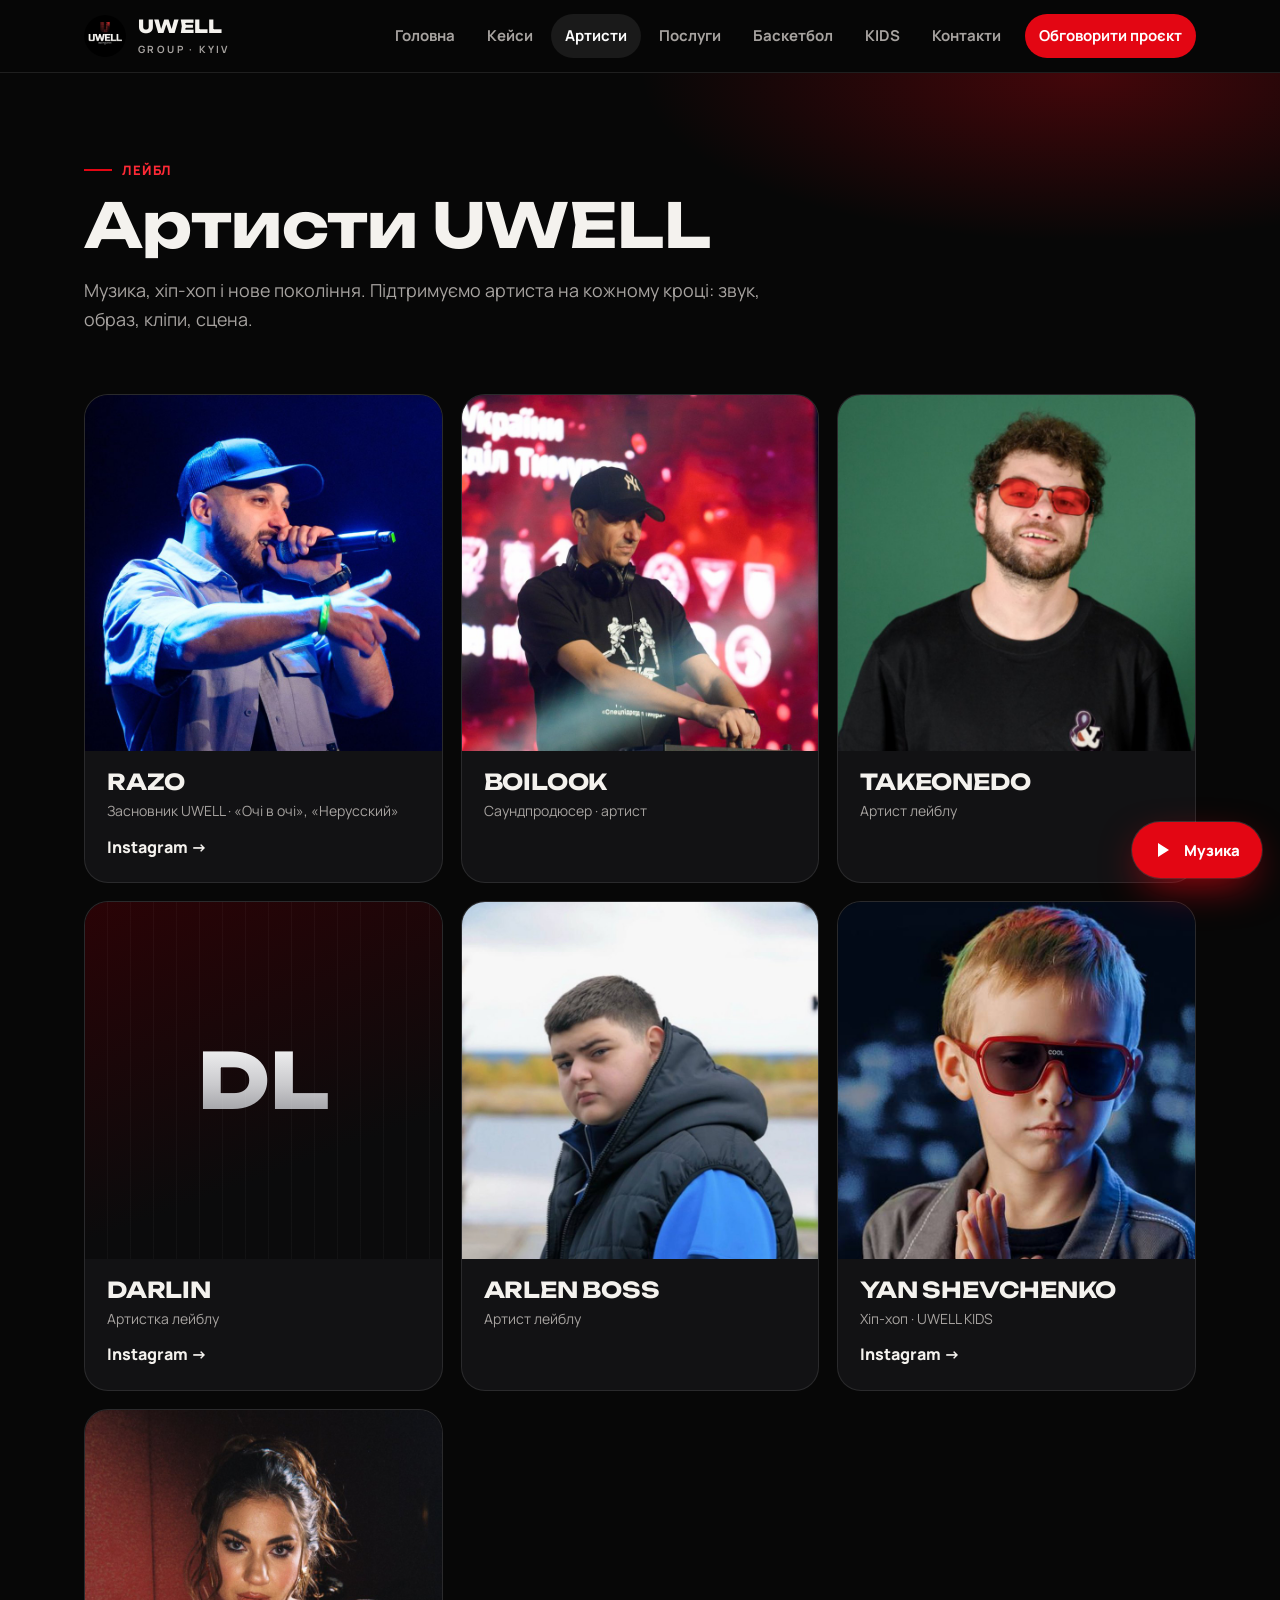
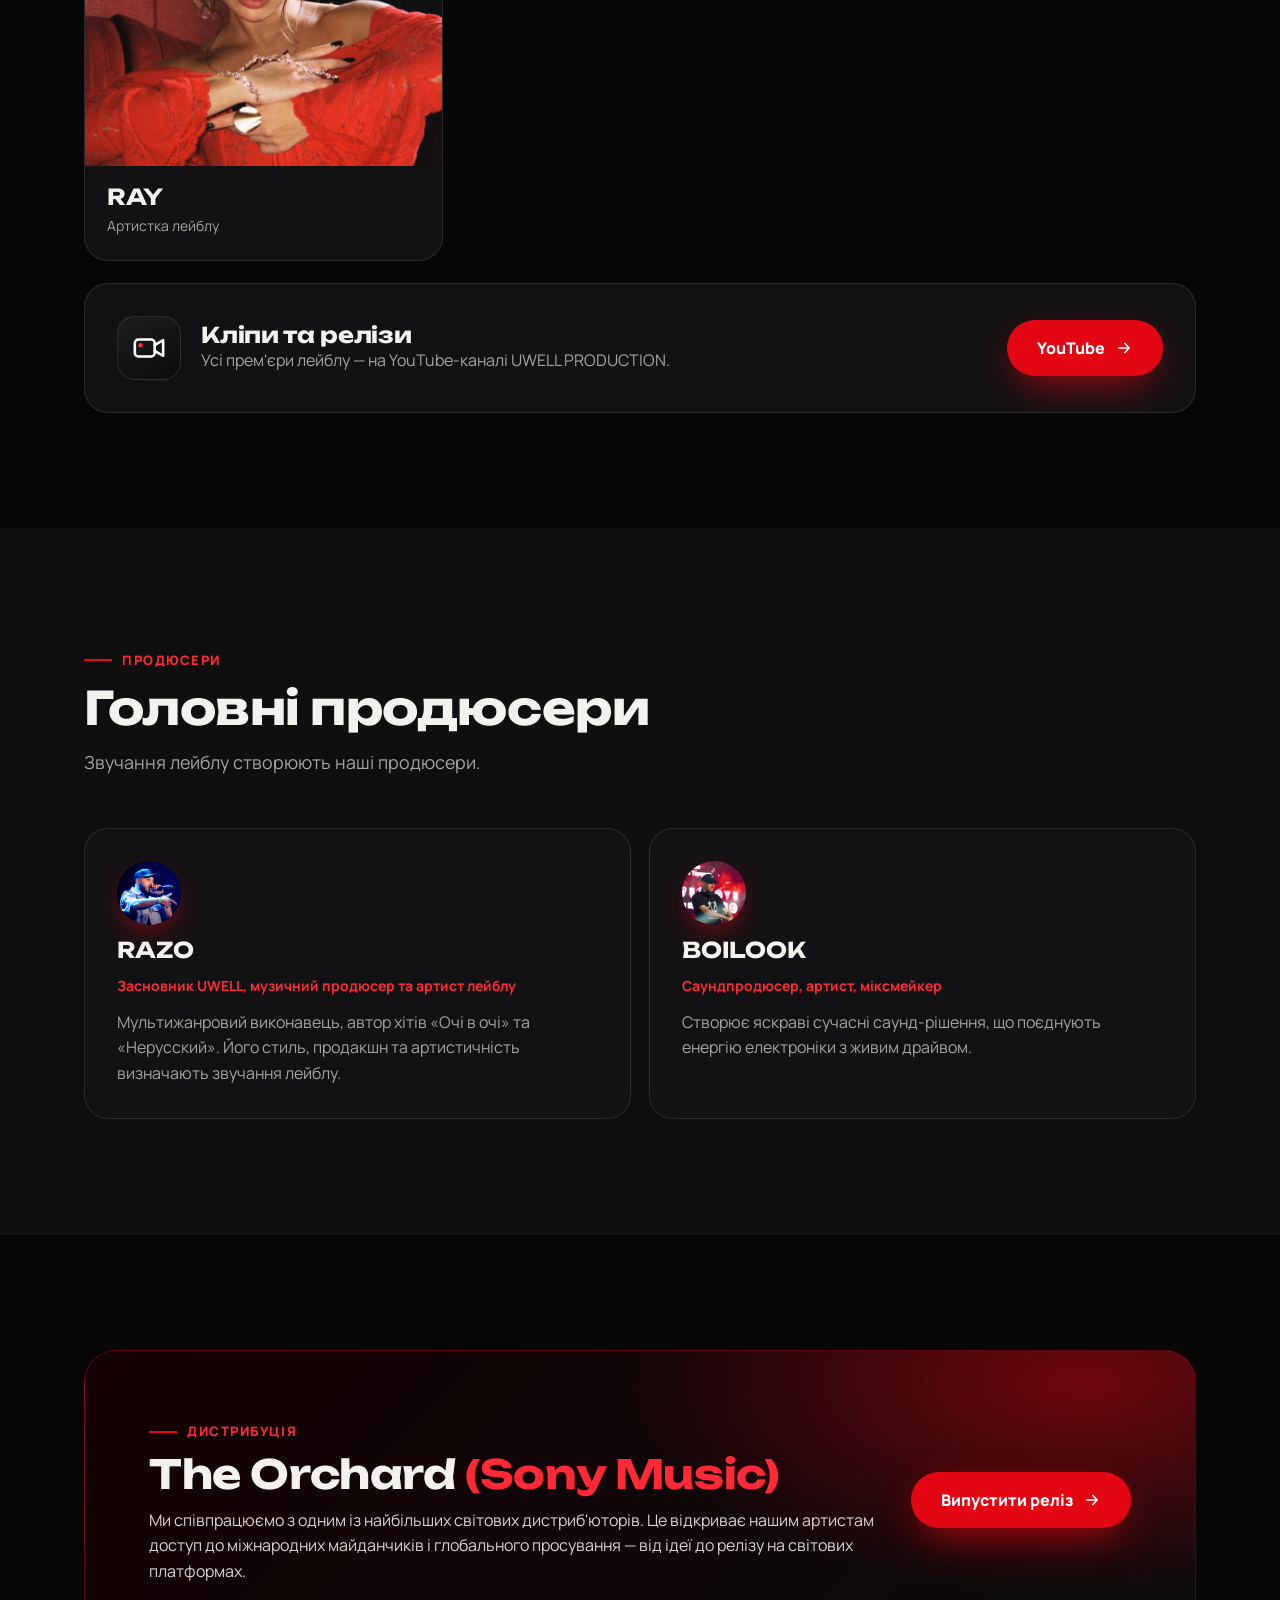
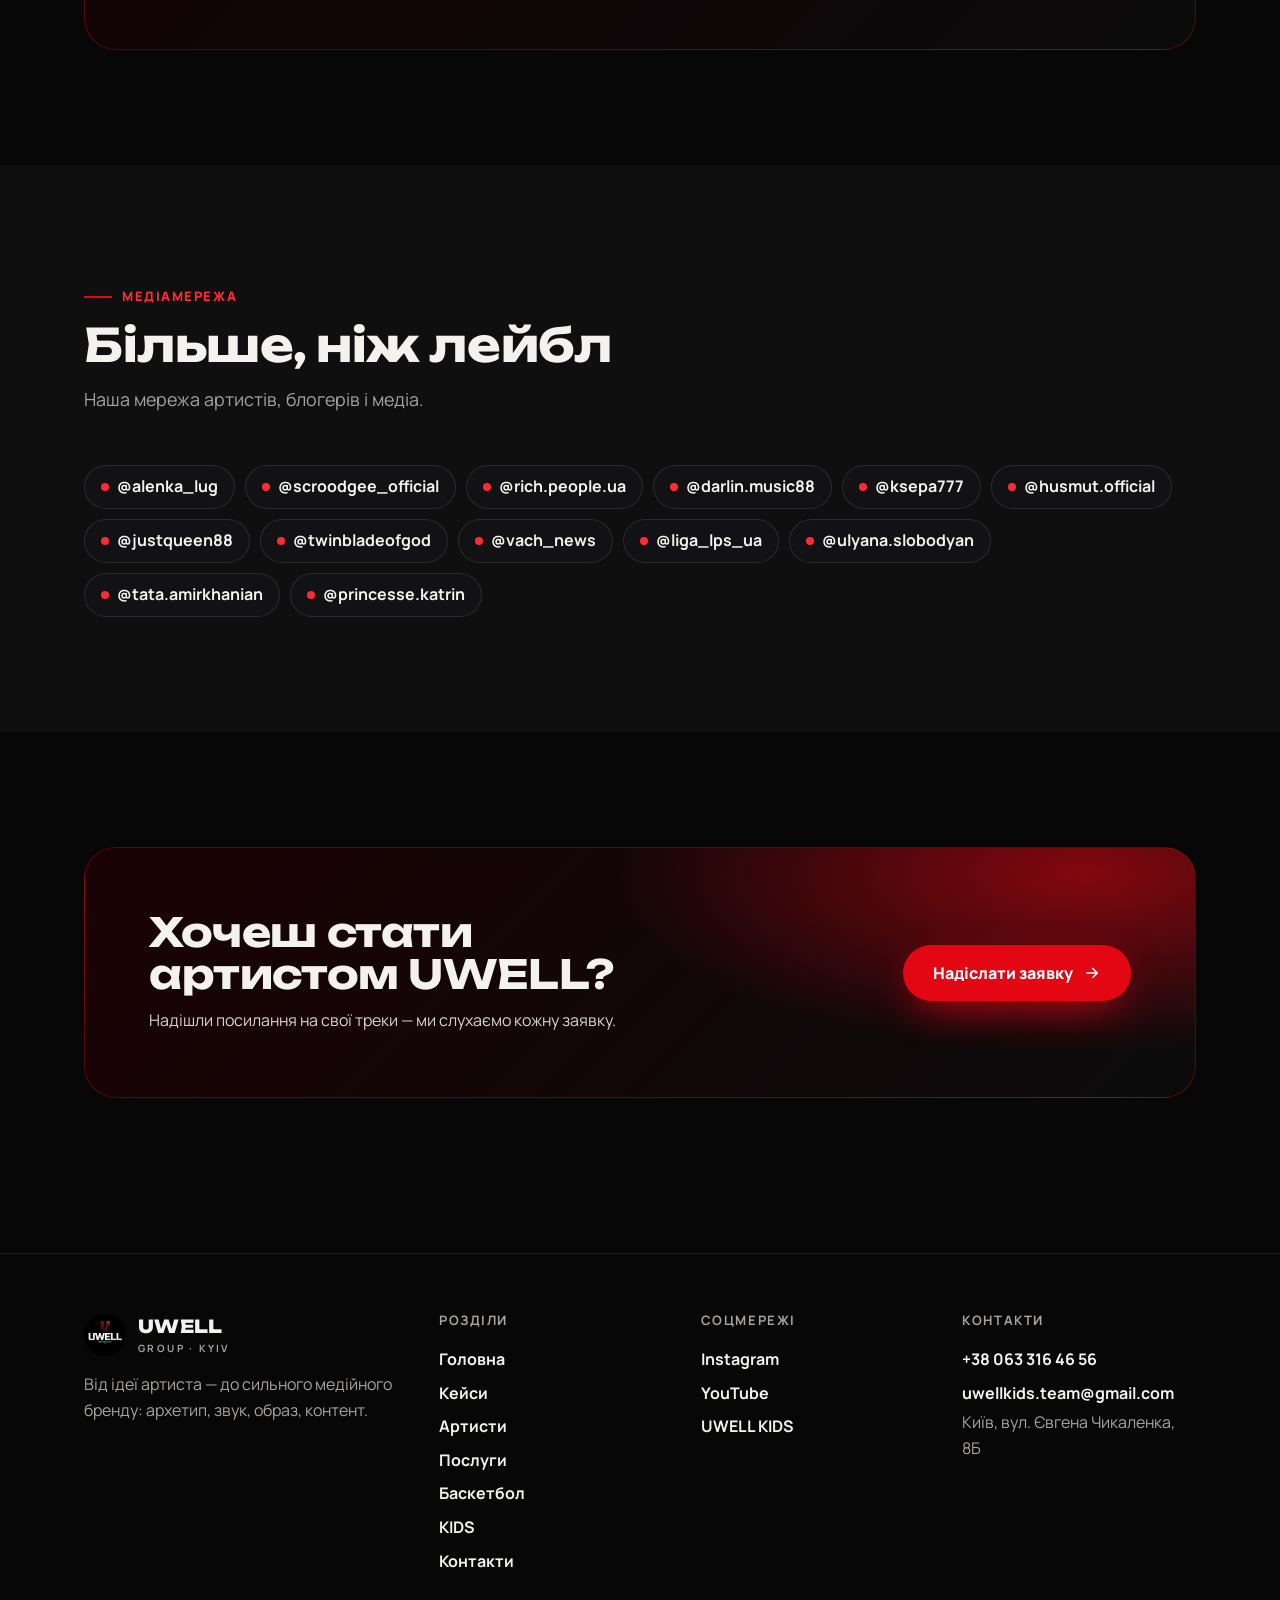
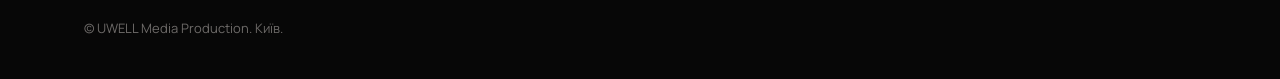
==== commit 7996176b: "Add «Музика» label to the music button Co-Authored-By: Claude Opus 5.5 <noreply@anthropic.com> Claud" ====
--- a/artists.html
+++ b/artists.html
@@ -57,6 +57,6 @@
 }
 </script>
 
-<script src="music/player.js?v=1"></script>
+<script src="music/player.js?v=2"></script>
 </body>
 </html>
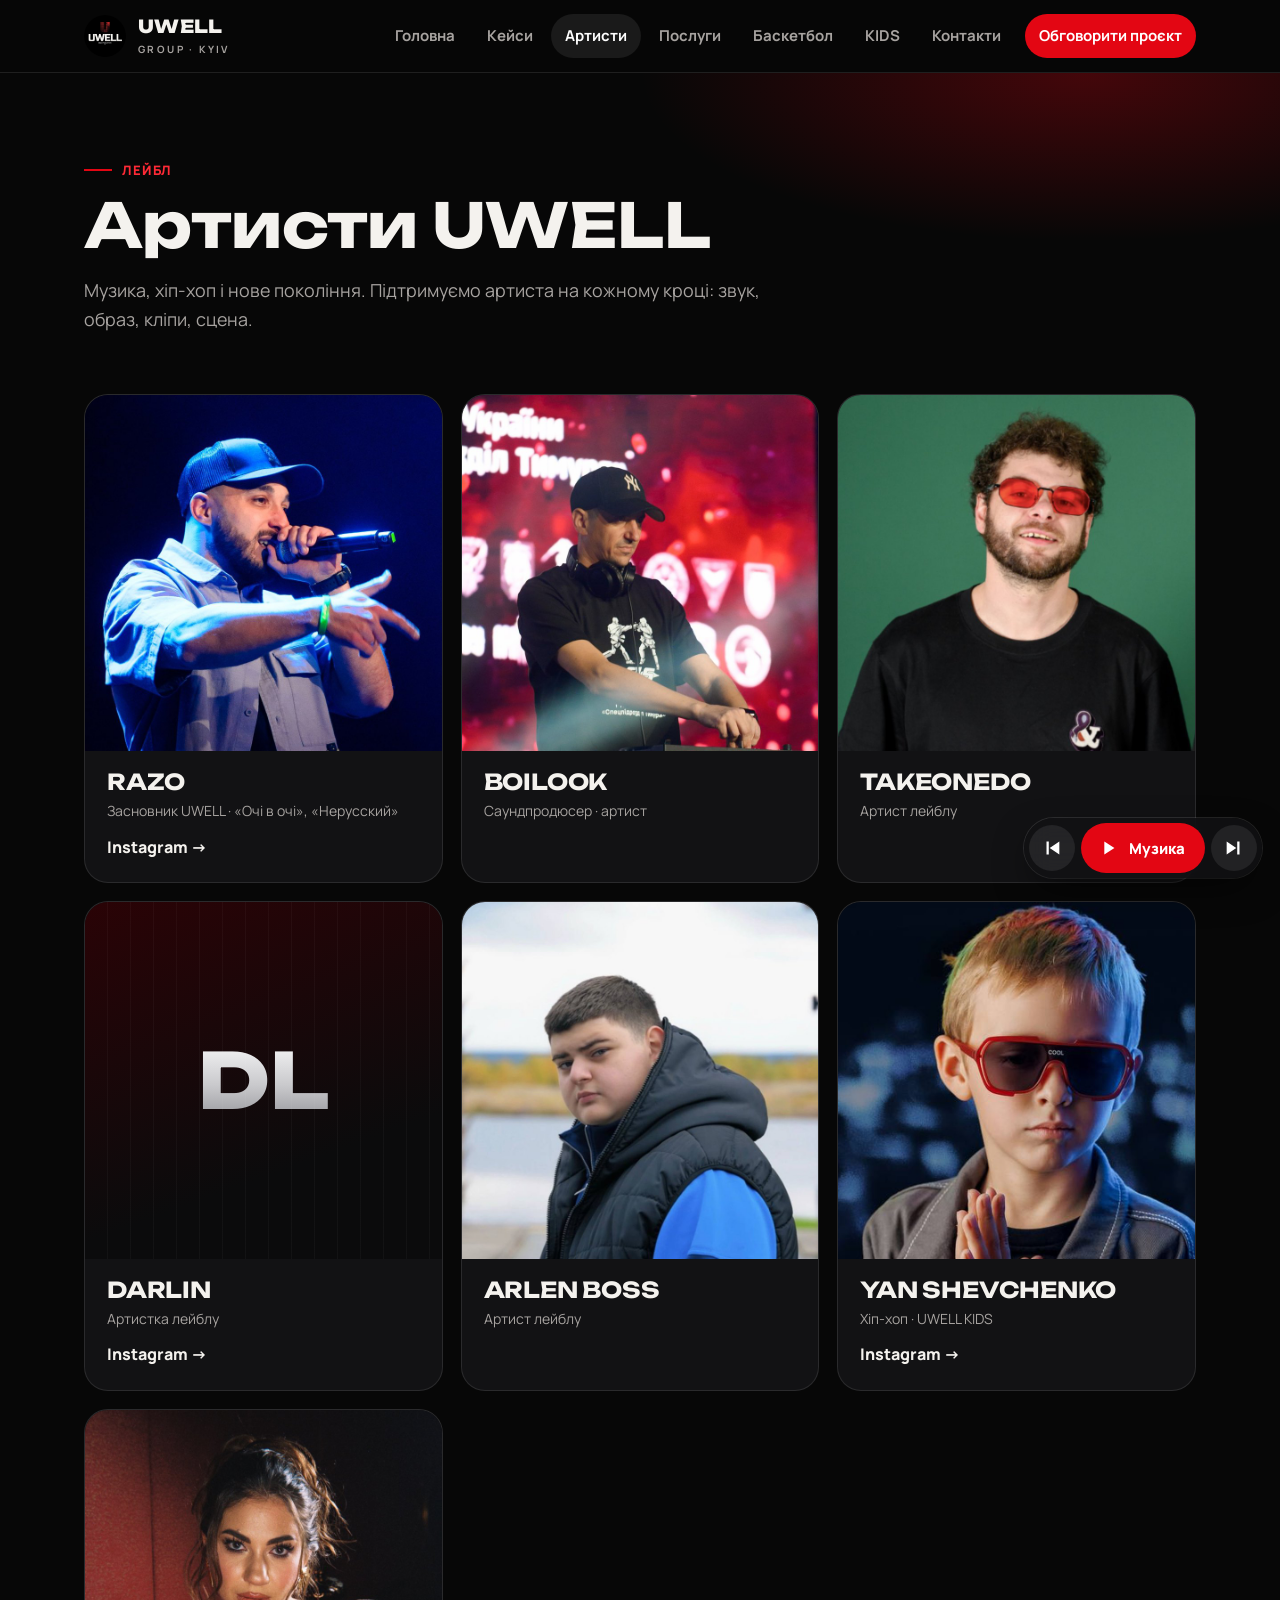
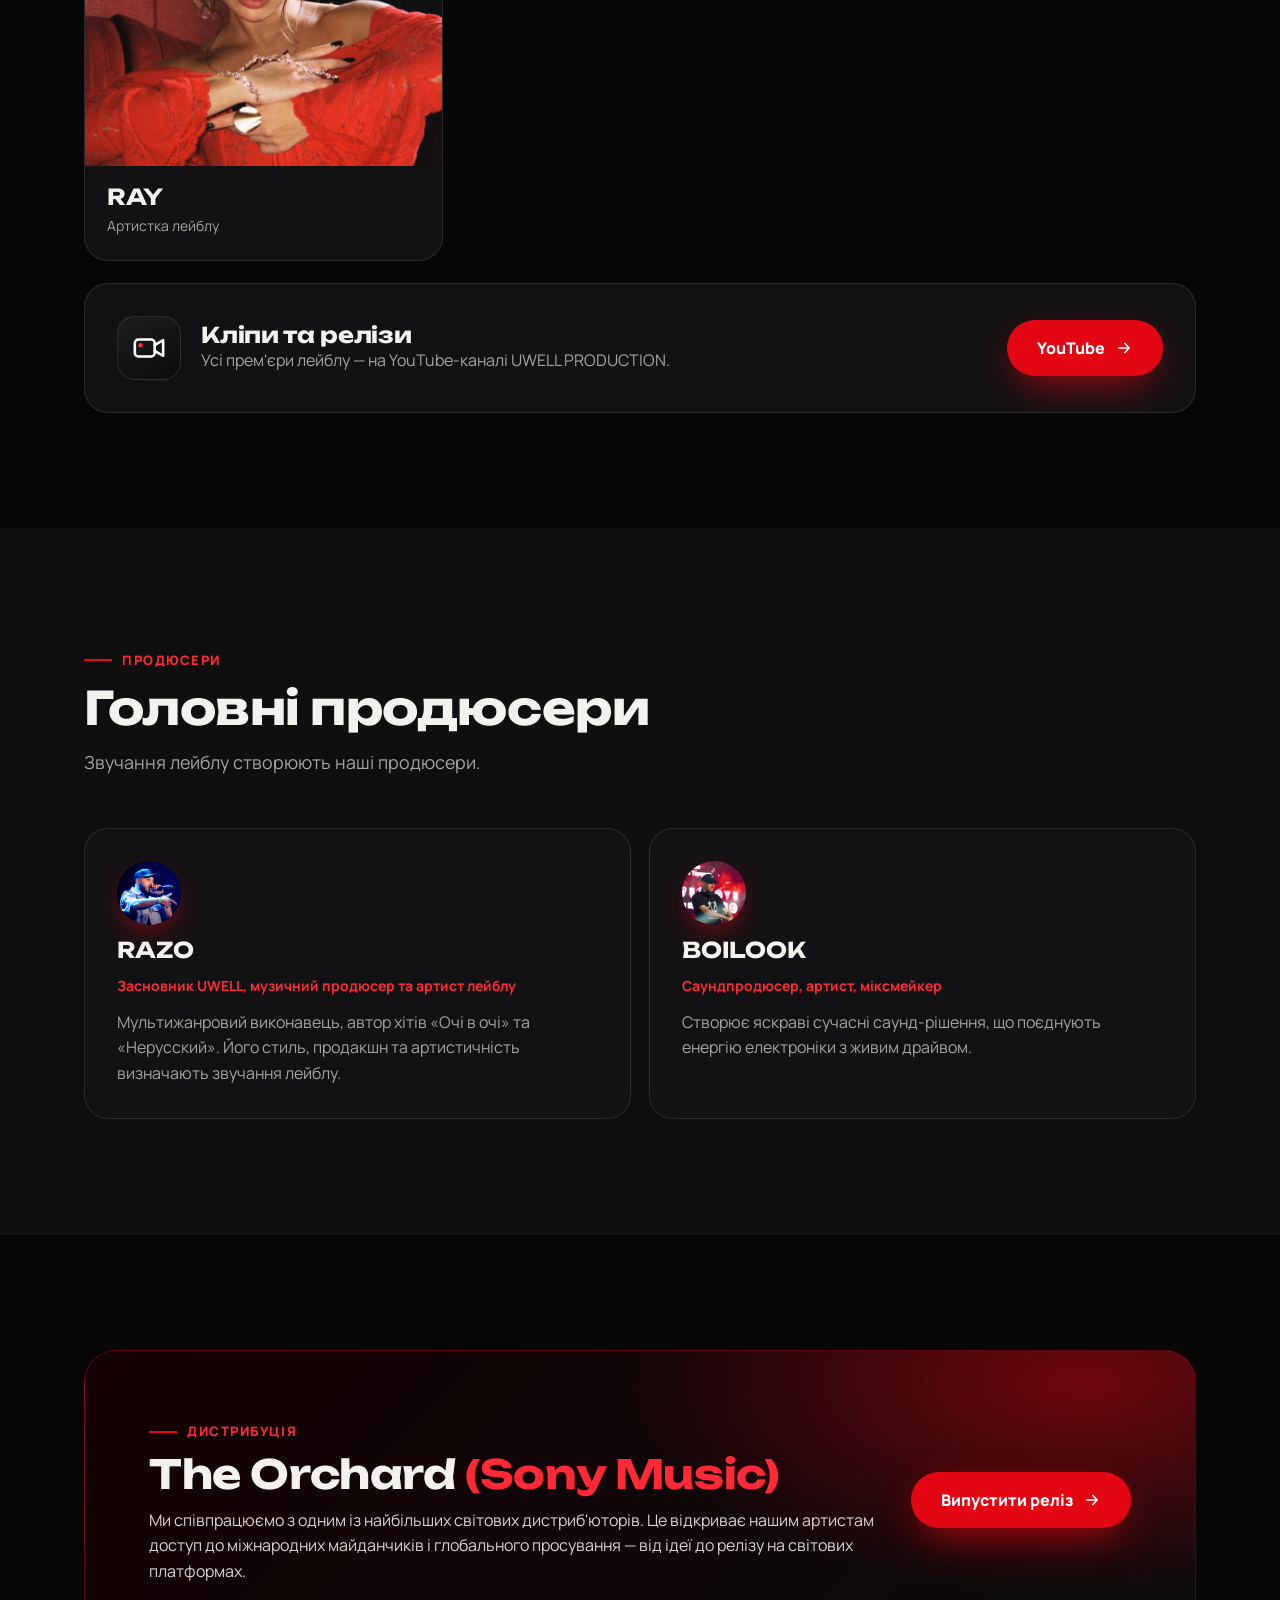
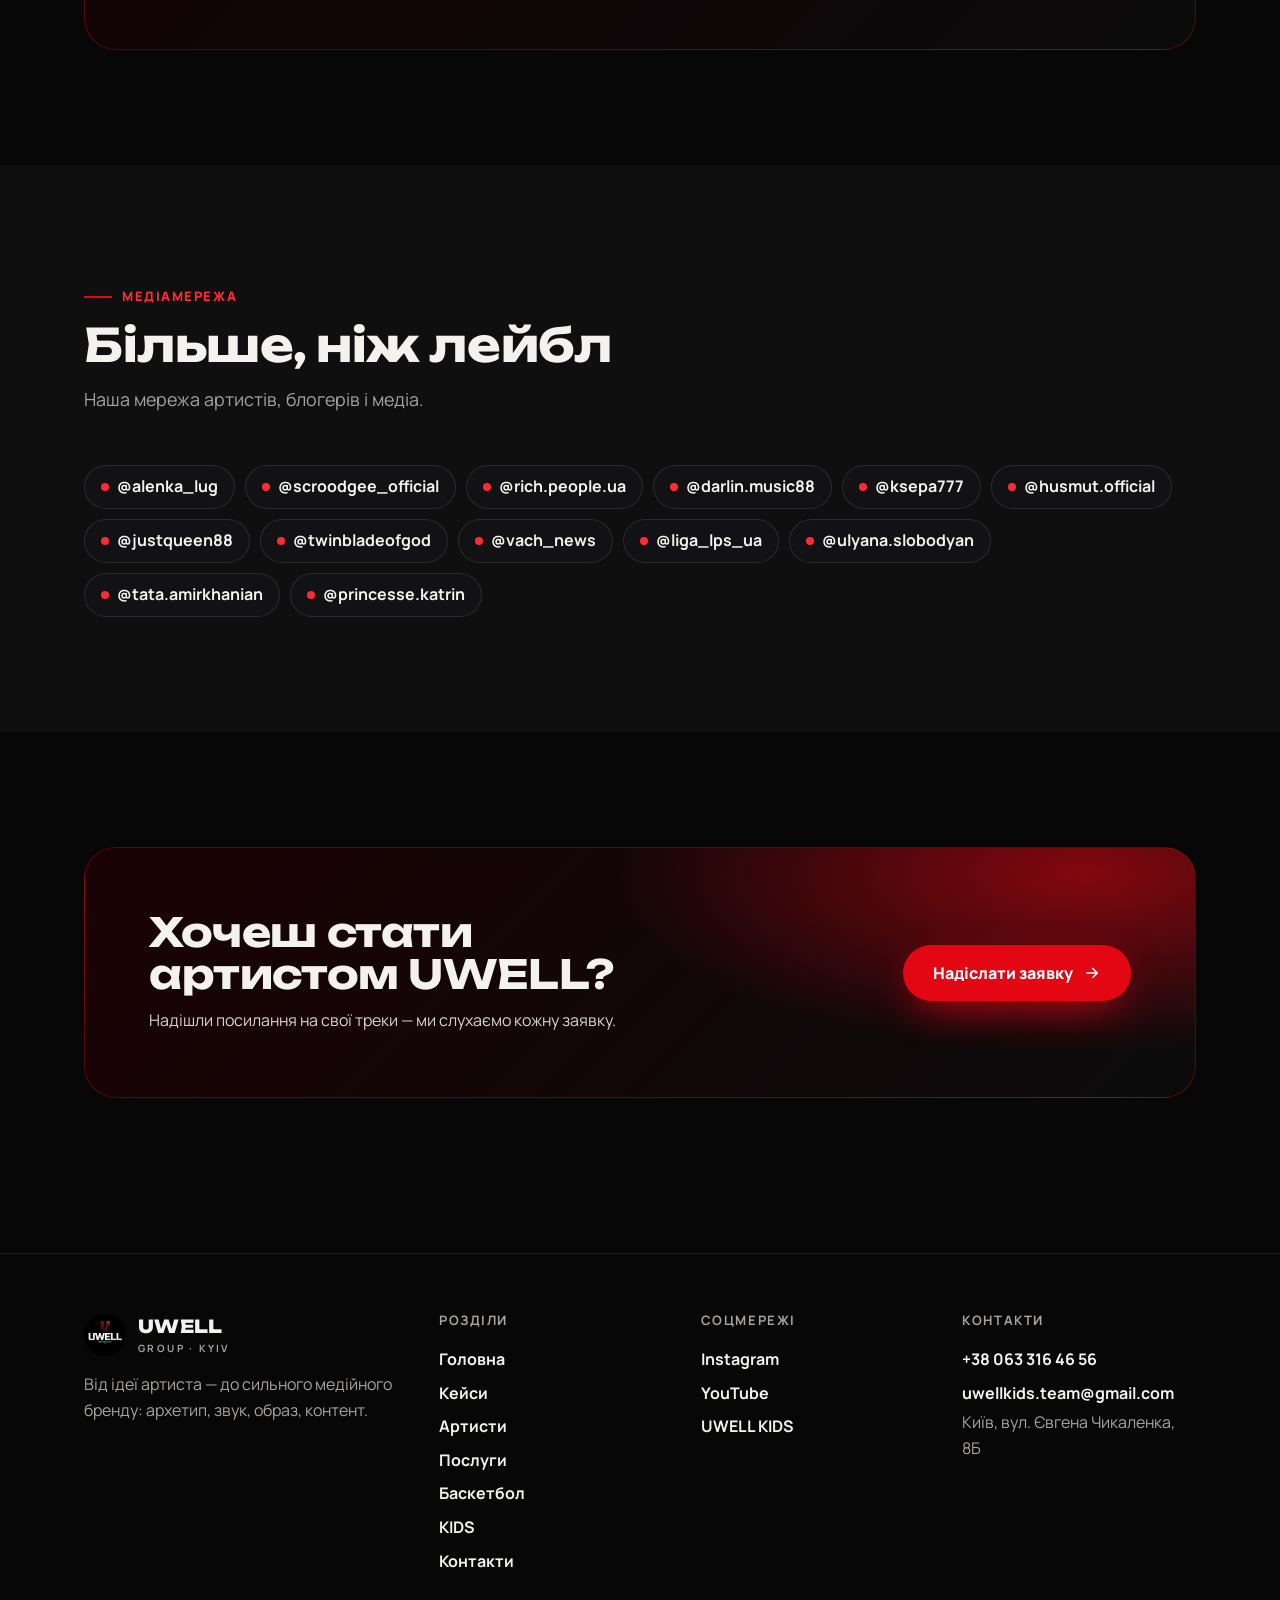
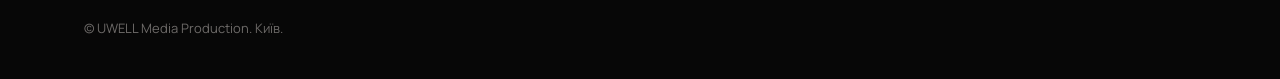
==== commit 757fdf97: "Add previous/next buttons and show the current track name Co-Authored-By: Claude Opus 5.5 <noreply@a" ====
--- a/artists.html
+++ b/artists.html
@@ -57,6 +57,6 @@
 }
 </script>
 
-<script src="music/player.js?v=2"></script>
+<script src="music/player.js?v=3"></script>
 </body>
 </html>
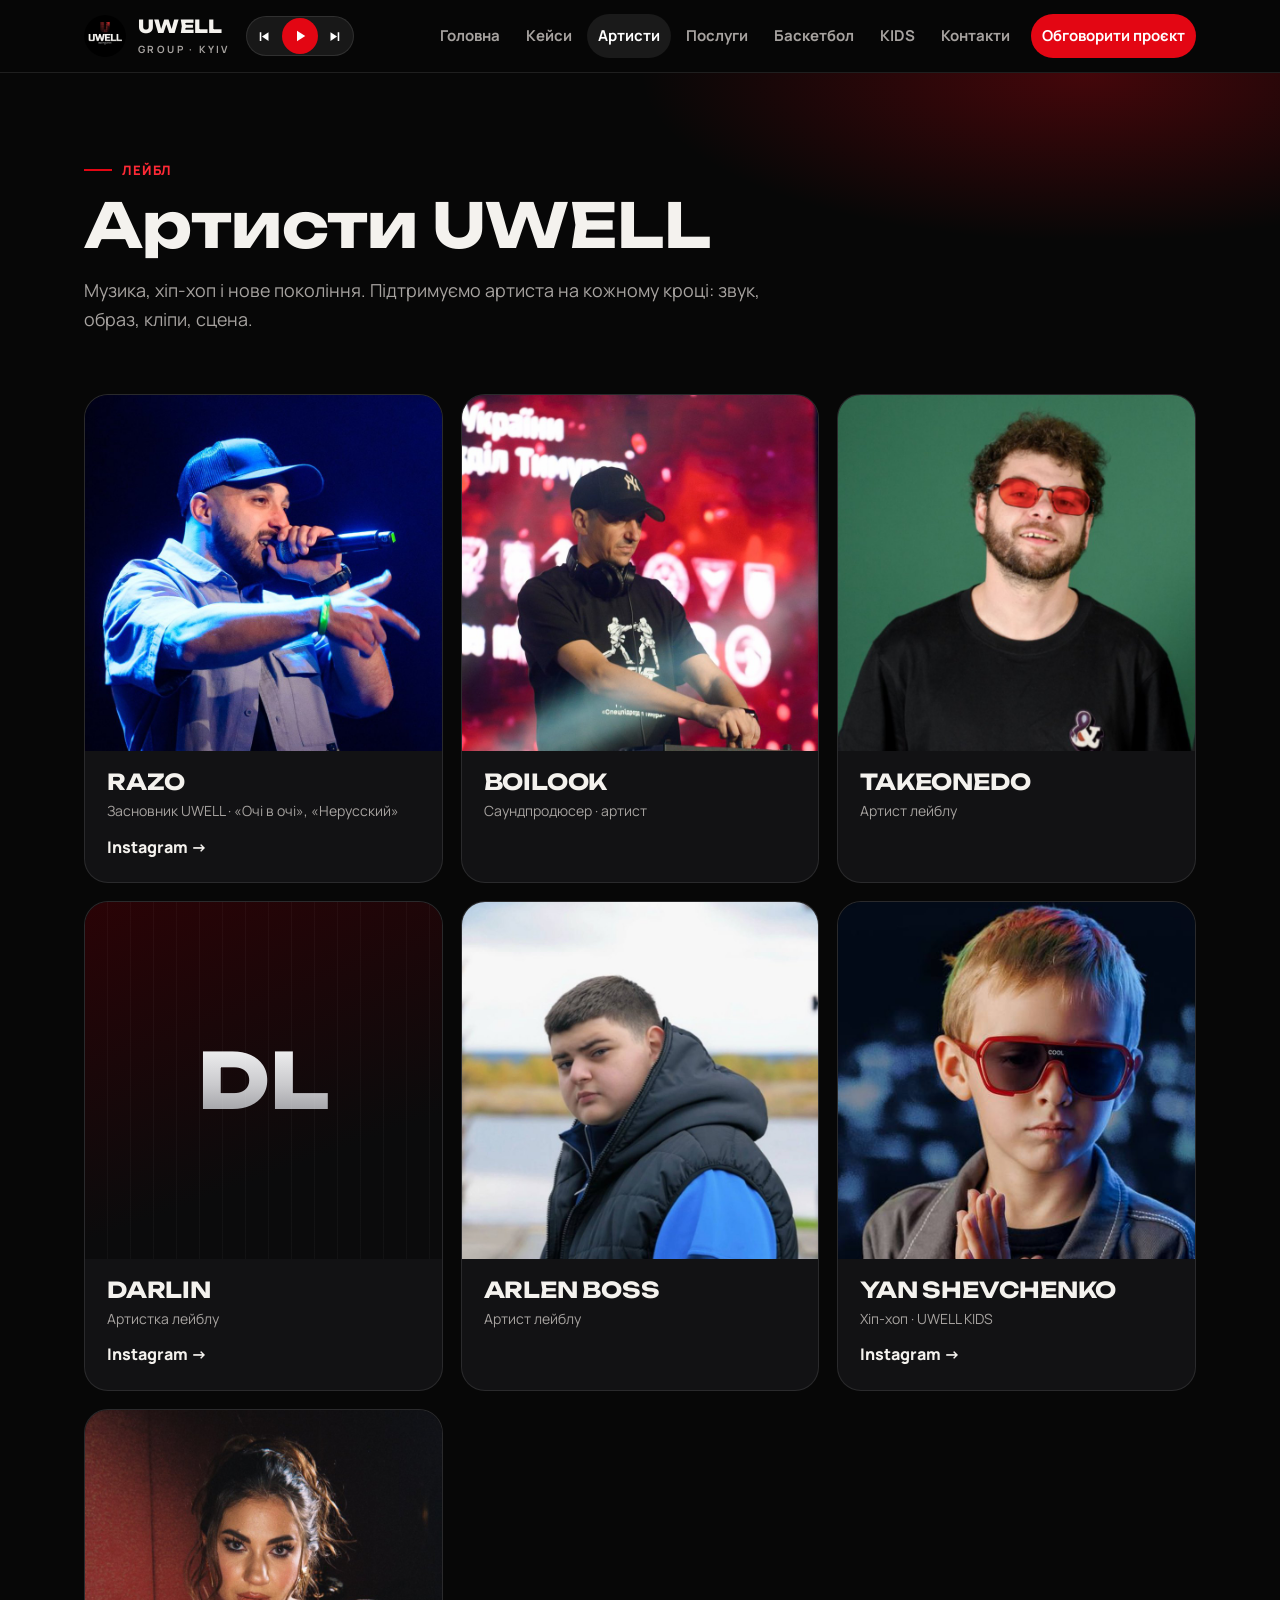
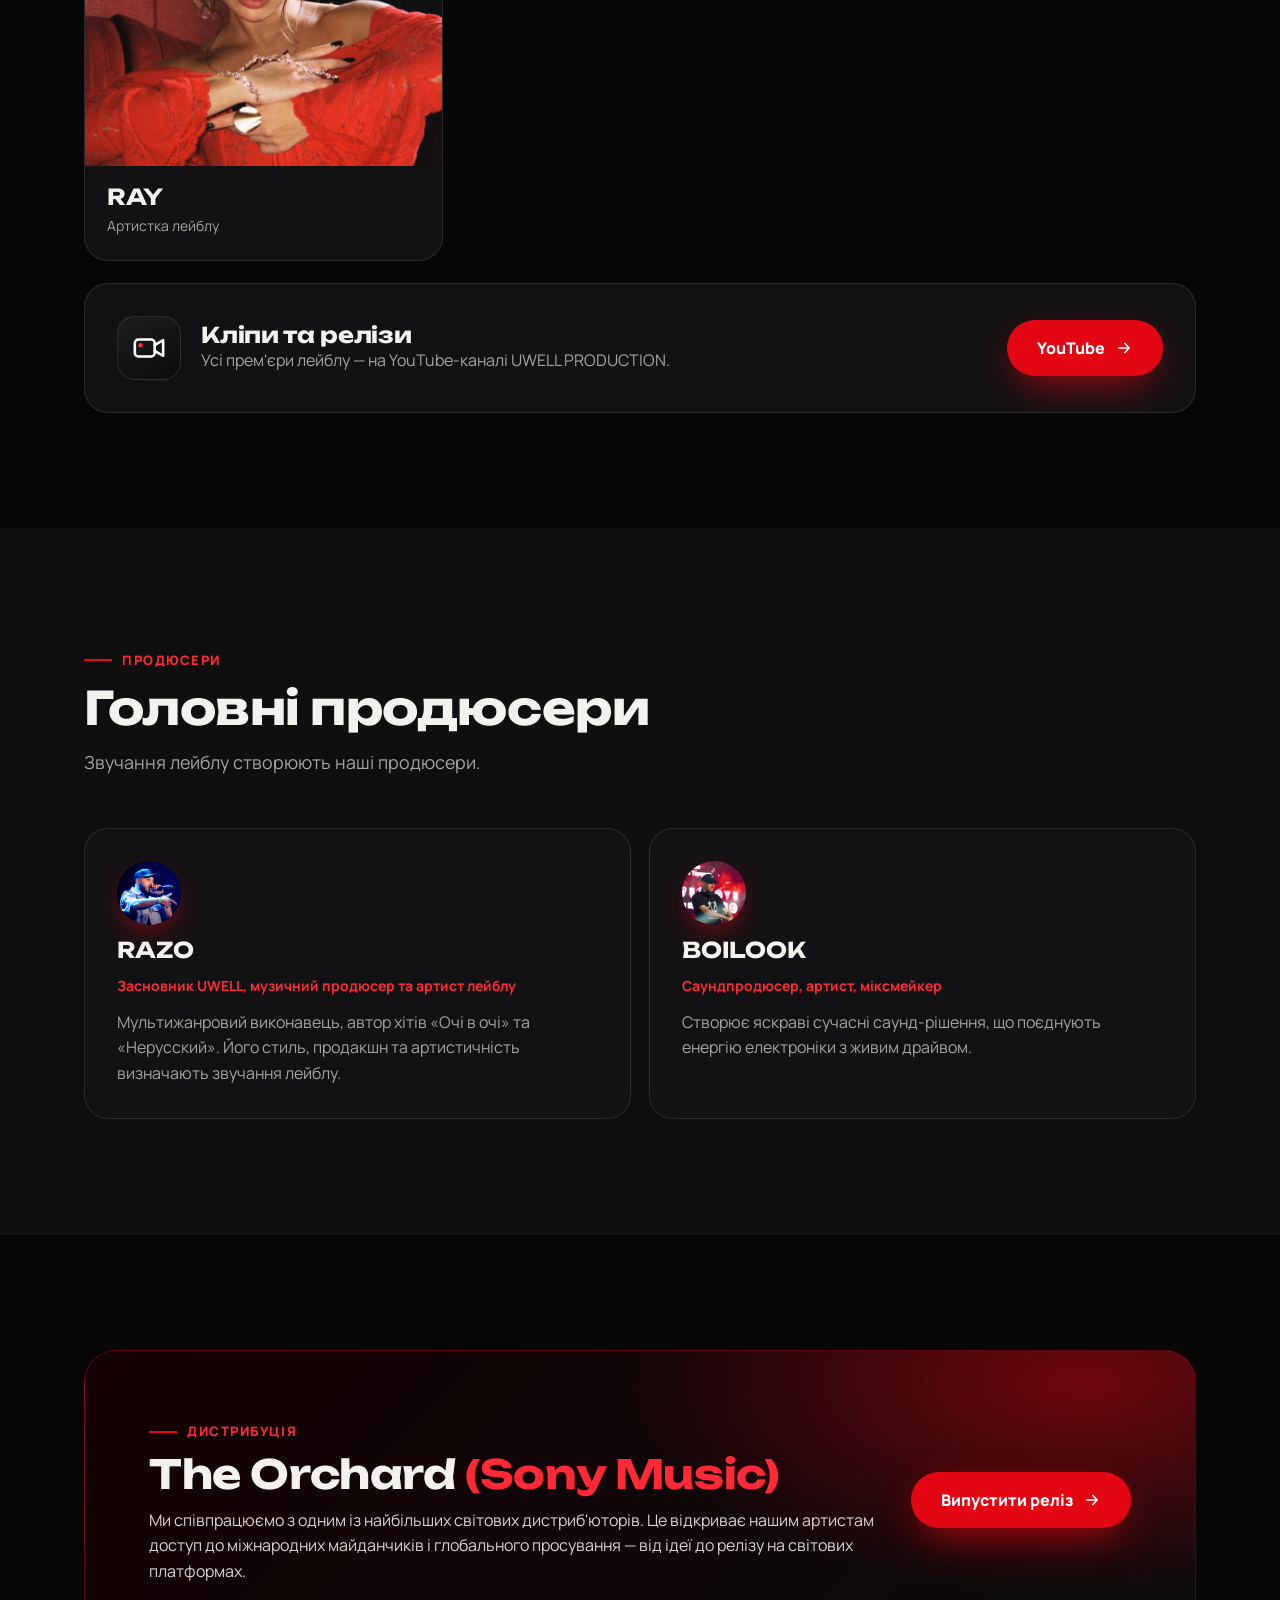
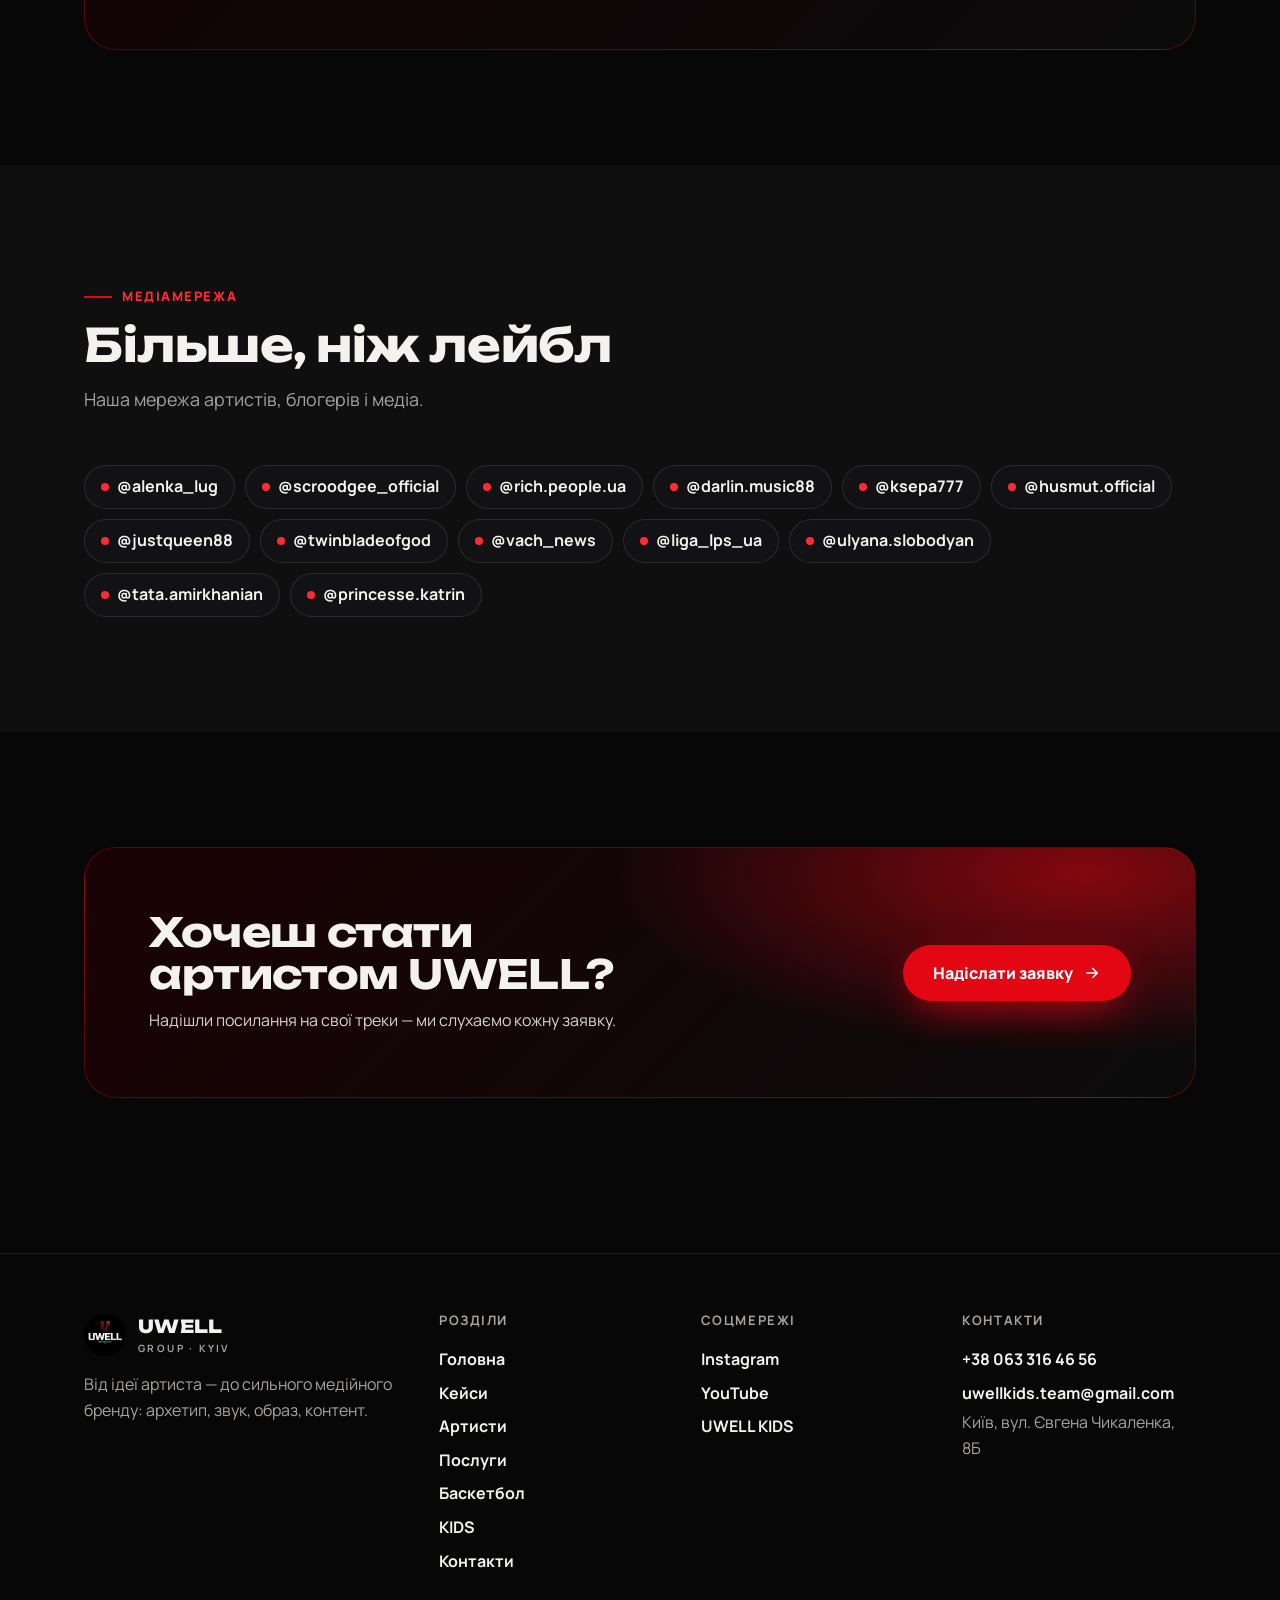
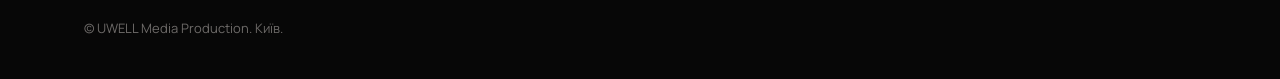
==== commit 39091672: "Move music controls into the site header Prev / play / next sit next to the logo in the top menu on " ====
--- a/artists.html
+++ b/artists.html
@@ -57,6 +57,6 @@
 }
 </script>
 
-<script src="music/player.js?v=3"></script>
+<script src="music/player.js?v=4"></script>
 </body>
 </html>
